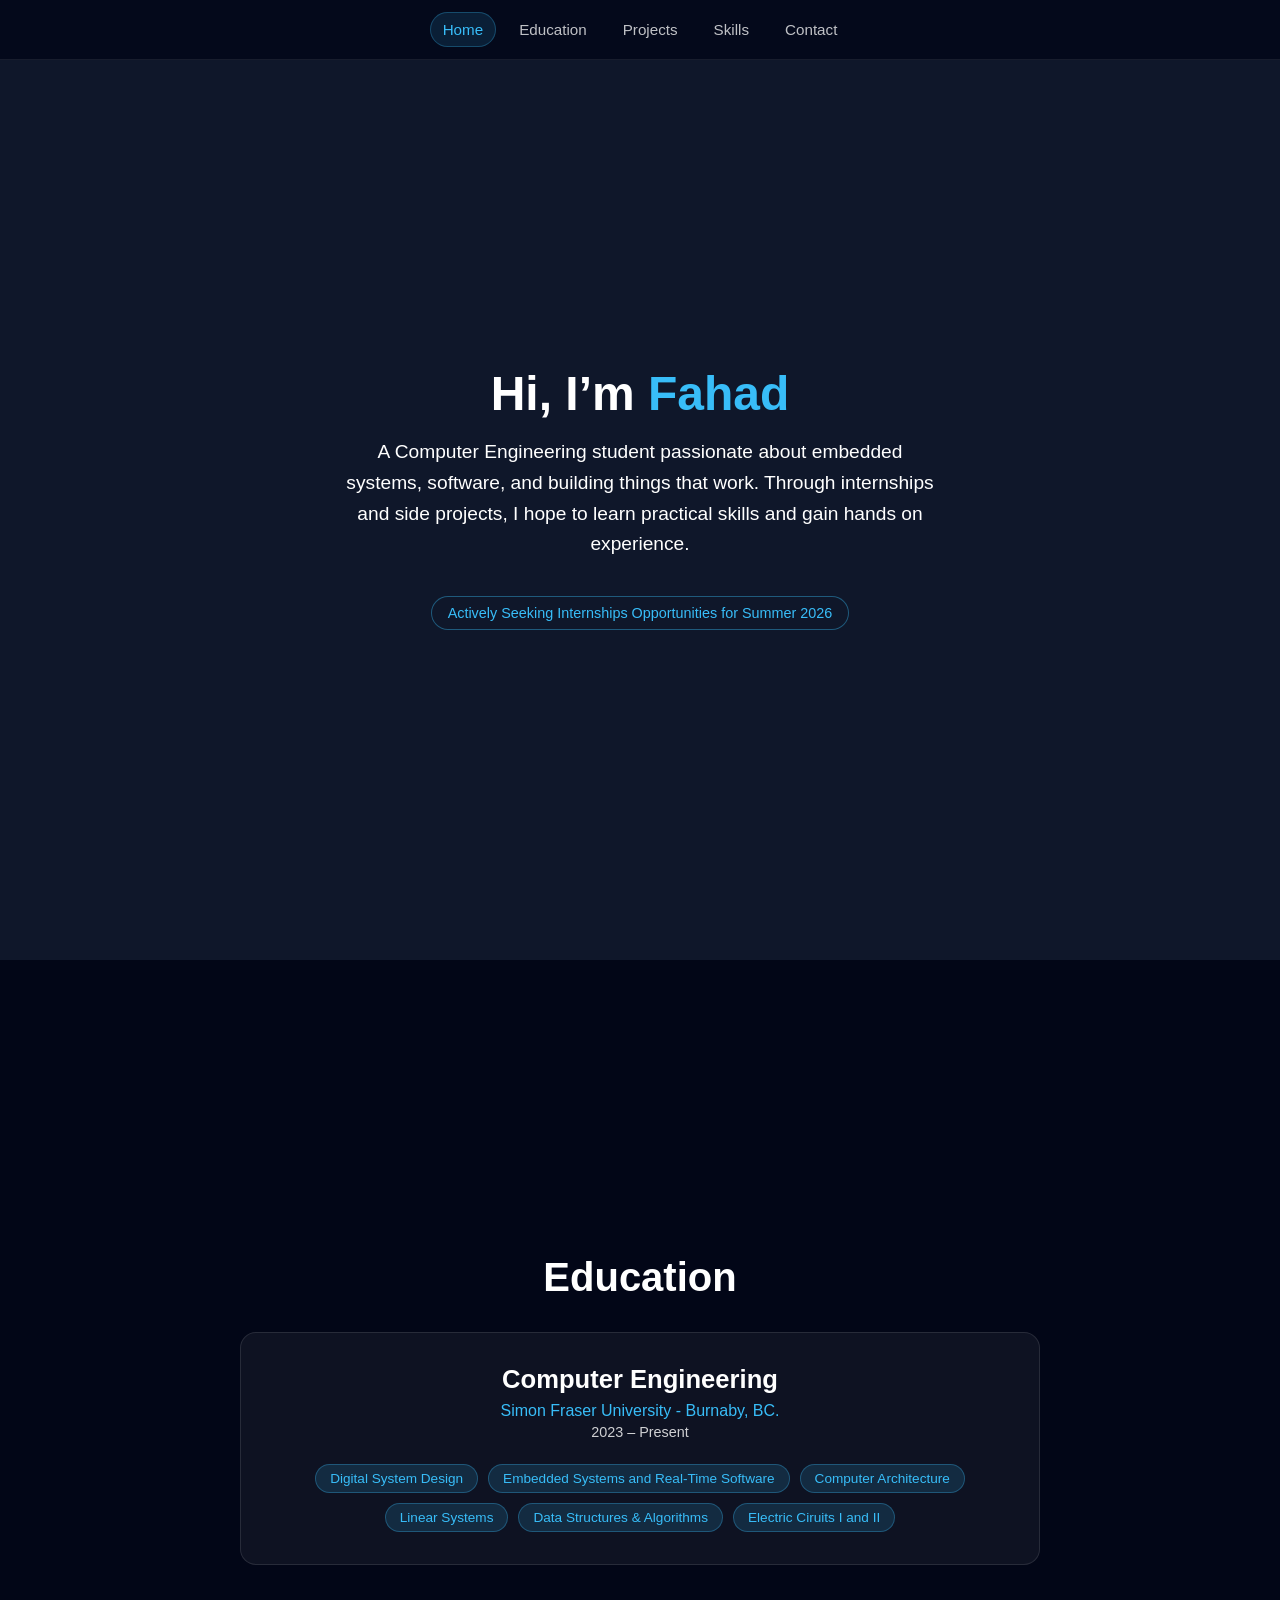
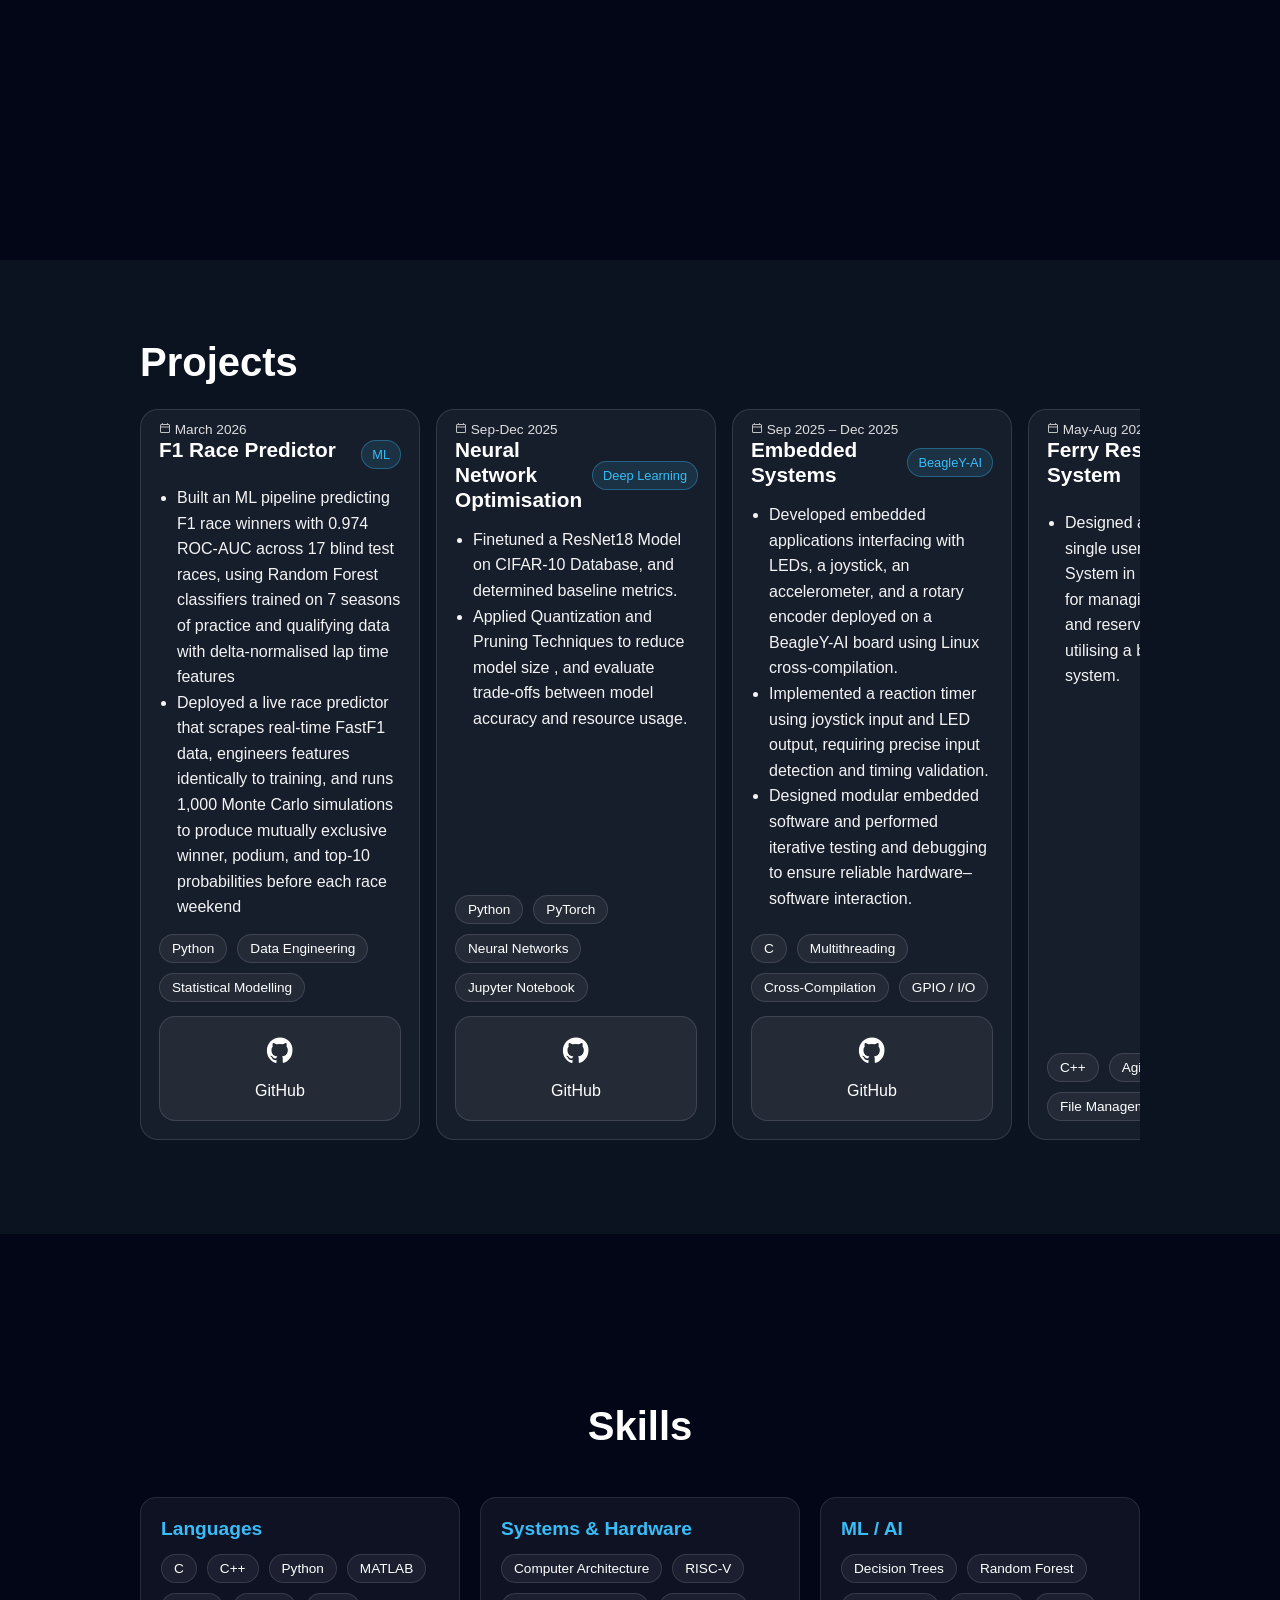
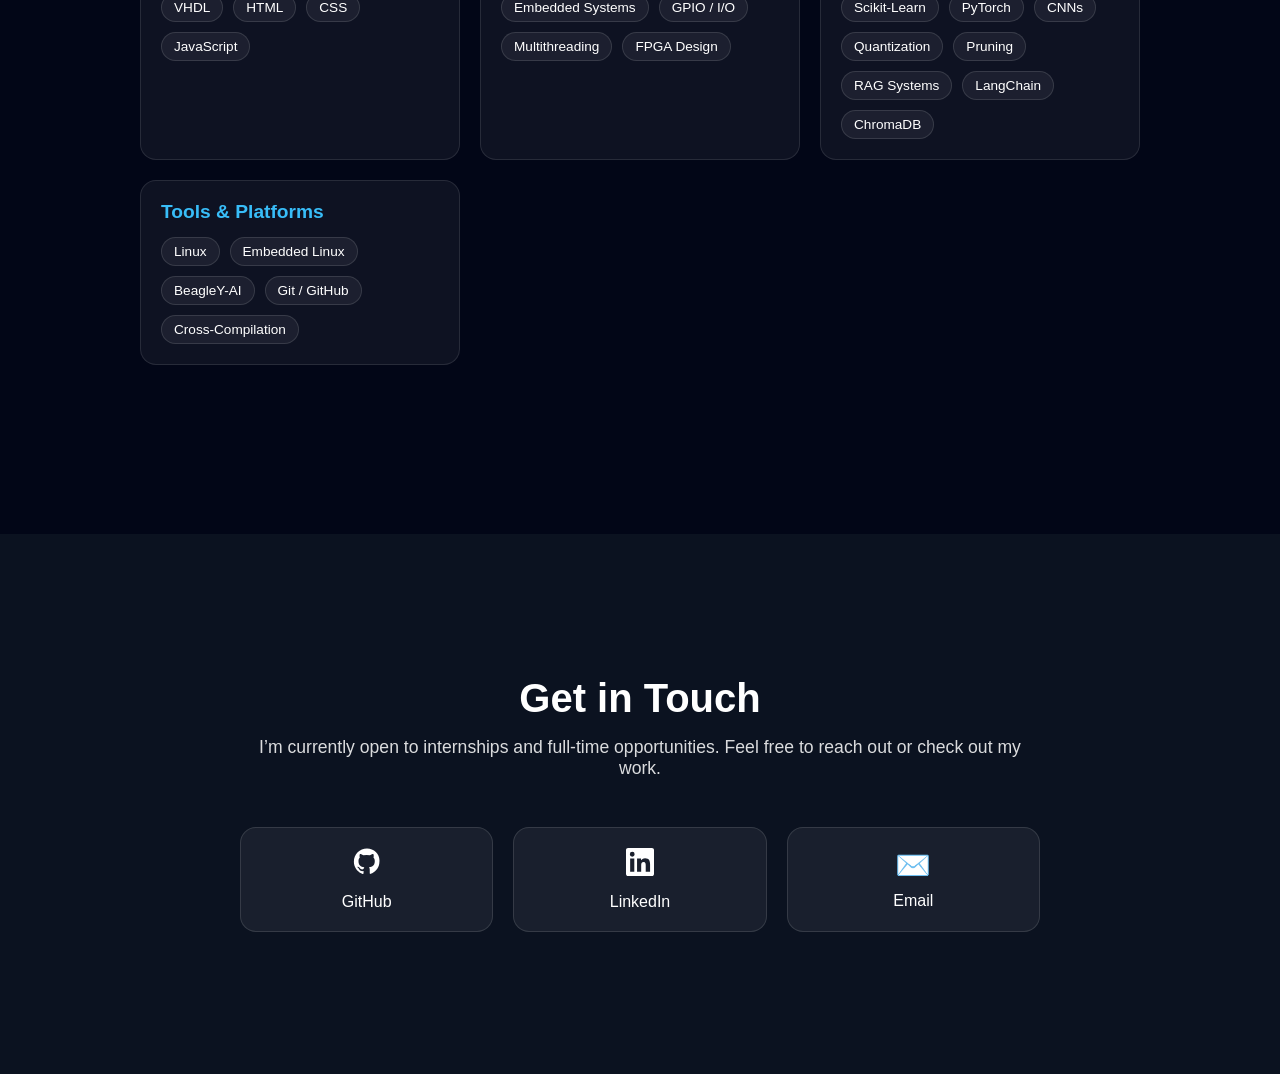
==== index.html @ 47defc6b "Update GitHub link in index.html" ====
<!DOCTYPE html>
<html lang="en">
<head>
  <meta charset="UTF-8" />
  <meta name="viewport" content="width=device-width, initial-scale=1.0" />
  <title>Fahad Mohamed | Portfolio</title>

  <link rel="stylesheet" href="style.css" />
</head>
<body>
   <nav class="navbar">
  <div class="nav-inner">
    <div class="nav-links" id="navLinks">
      <a class="nav-link" href="#intro">Home</a>
      <a class="nav-link" href="#education">Education</a>
      <a class="nav-link" href="#projects">Projects</a>
      <a class="nav-link" href="#skills">Skills</a>
      <a class="nav-link" href="#contact">Contact</a>
    </div>
  </div>
</nav>

  <!-- Intro Section -->
  <section id="intro">
    <div class="intro-content">
      <h1>Hi, I’m <span> Fahad</span></h1>
      <p>
        A Computer Engineering student passionate about
        embedded systems, software, and building things that work.
        Through internships and side projects, I hope to learn practical 
        skills and gain hands on experience.
      </p>
      <br> <br>
              <div class = "status-banner">
            Actively Seeking Internships Opportunities for Summer 2026 
        </div>
    </div>
  </section>

  <section id="education">
  <div class="education-content">

    <h2>Education</h2>
    <div class="edu-card">
      <h3>Computer Engineering</h3>
      <p class="school">
        Simon Fraser University - Burnaby, BC.
      </p>
      <p class="dates">
        2023 – Present
      </p>

      <div class="courses">
        <span>Digital System Design</span>
        <span>Embedded Systems and Real-Time Software</span>
        <span>Computer Architecture</span>
        <span>Linear Systems</span>
        <span>Data Structures & Algorithms</span>
        <span>Electric Ciruits I and II</span>
      </div>
    </div>

  </div>
</section>

<section id="projects">
  <div class="projects-content">
    <div class="projects-header">
      <h2>Projects</h2>
    </div>

    <div class="projects-strip" id="projectsStrip">

      <!-- Project Card 2 -->
      <article class="project-card timeline-card">
        <div class="timeline-header">
          <span class="timeline-date">
            <svg class="cal-icon" viewBox="0 0 24 24" aria-hidden="true">
              <path fill="currentColor" d="M7 2a1 1 0 0 1 1 1v1h8V3a1 1 0 1 1 2 0v1h1a3 3 0 0 1 3 3v12a3 3 0 0 1-3 3H5a3 3 0 0 1-3-3V7a3 3 0 0 1 3-3h1V3a1 1 0 0 1 1-1Zm13 9H4v8a1 1 0 0 0 1 1h14a1 1 0 0 0 1-1v-8ZM5 6a1 1 0 0 0-1 1v2h16V7a1 1 0 0 0-1-1H5Z"/>
            </svg>
            March 2026
          </span>
          <span class="timeline-dot" aria-hidden="true"></span>
        </div>
            <div class="project-top">
        <div>
            <h3 class="project-title">F1 Race Predictor</h3>
            <div class="project-meta">
            </div>
        </div>

        <span class="project-badge">ML</span>
        </div>

        <ul class="project-bullets">
          <li>
      Built an ML pipeline predicting F1 race winners with 0.974 ROC-AUC across 17 blind test races, 
     using Random Forest classifiers trained on 7 seasons of practice and qualifying data with delta-normalised lap time features
          </li>
          <li>
     Deployed a live race predictor that scrapes real-time FastF1 data, engineers features identically to training,
    and runs 1,000 Monte Carlo simulations to produce mutually exclusive winner, podium, and top-10 probabilities before each race weekend
          </li>
        </ul>

        <div class="project-tech">
          <span class="tech-pill">Python</span>
          <span class="tech-pill">Data Engineering</span>
          <span class="tech-pill">Statistical Modelling </span>
          </div>
        <a href="https://github.com/Fahad-76/F1-Race-Predictor" target="_blank" class="contact-card">
    <span class="contact-icon">
      <svg class="github-icon" viewBox="0 0 24 24" aria-hidden="true">
        <path fill="currentColor" d="M12 .5C5.73.5.75 5.48.75 11.75c0 4.87 3.16 9 7.55 10.46.55.1.75-.24.75-.53v-1.9c-3.07.67-3.72-1.48-3.72-1.48-.5-1.26-1.22-1.6-1.22-1.6-.99-.68.08-.67.08-.67 1.1.08 1.68 1.13 1.68 1.13.97 1.67 2.55 1.19 3.17.9.1-.7.38-1.2.69-1.48-2.45-.28-5.03-1.23-5.03-5.48 0-1.21.43-2.2 1.13-2.97-.11-.28-.49-1.42.11-2.96 0 0 .92-.29 3.01 1.13a10.45 10.45 0 0 1 5.48 0c2.09-1.42 3.01-1.13 3.01-1.13.6 1.54.22 2.68.11 2.96.7.77 1.13 1.76 1.13 2.97 0 4.26-2.59 5.2-5.05 5.48.39.34.73 1.01.73 2.04v3.02c0 .29.2.64.76.53 4.38-1.46 7.54-5.59 7.54-10.46C23.25 5.48 18.27.5 12 .5z"/>
      </svg>
    </span>
    <span>GitHub</span>
  </a>
      </article>

      <!-- Project Card 2 -->
      <article class="project-card timeline-card">
        <div class="timeline-header">
          <span class="timeline-date">
            <svg class="cal-icon" viewBox="0 0 24 24" aria-hidden="true">
              <path fill="currentColor" d="M7 2a1 1 0 0 1 1 1v1h8V3a1 1 0 1 1 2 0v1h1a3 3 0 0 1 3 3v12a3 3 0 0 1-3 3H5a3 3 0 0 1-3-3V7a3 3 0 0 1 3-3h1V3a1 1 0 0 1 1-1Zm13 9H4v8a1 1 0 0 0 1 1h14a1 1 0 0 0 1-1v-8ZM5 6a1 1 0 0 0-1 1v2h16V7a1 1 0 0 0-1-1H5Z"/>
            </svg>
           Sep-Dec 2025
          </span>
          <span class="timeline-dot" aria-hidden="true"></span>
        </div>

        <div class="project-top">
          <h3 class="project-title">Neural Network Optimisation</h3>
          <span class="project-badge">Deep Learning</span>
        </div>

        <ul class="project-bullets">
          <li>
            Finetuned a ResNet18 Model on CIFAR-10 Database, and determined baseline
            metrics.
          </li>
          <li>
            Applied Quantization and Pruning Techniques to reduce model size
            , and evaluate trade-offs between model accuracy and resource usage.
          </li>
        </ul>

        <div class="project-tech">
          <span class="tech-pill">Python</span>
          <span class="tech-pill">PyTorch</span>
          <span class="tech-pill">Neural Networks</span>
          <span class="tech-pill">Jupyter Notebook</span>
        </div>
          <a href="https://github.com/Fahad-76/Optimisation-of-Neural-Networks-Quantization-and-Pruning-" target="_blank" class="contact-card">
    <span class="contact-icon">
      <svg class="github-icon" viewBox="0 0 24 24" aria-hidden="true">
        <path fill="currentColor" d="M12 .5C5.73.5.75 5.48.75 11.75c0 4.87 3.16 9 7.55 10.46.55.1.75-.24.75-.53v-1.9c-3.07.67-3.72-1.48-3.72-1.48-.5-1.26-1.22-1.6-1.22-1.6-.99-.68.08-.67.08-.67 1.1.08 1.68 1.13 1.68 1.13.97 1.67 2.55 1.19 3.17.9.1-.7.38-1.2.69-1.48-2.45-.28-5.03-1.23-5.03-5.48 0-1.21.43-2.2 1.13-2.97-.11-.28-.49-1.42.11-2.96 0 0 .92-.29 3.01 1.13a10.45 10.45 0 0 1 5.48 0c2.09-1.42 3.01-1.13 3.01-1.13.6 1.54.22 2.68.11 2.96.7.77 1.13 1.76 1.13 2.97 0 4.26-2.59 5.2-5.05 5.48.39.34.73 1.01.73 2.04v3.02c0 .29.2.64.76.53 4.38-1.46 7.54-5.59 7.54-10.46C23.25 5.48 18.27.5 12 .5z"/>
      </svg>
    </span>
    <span>GitHub</span>
  </a>
      </article>

      <!-- Project Card: ENSC 351 Embedded Systems -->
<article class="project-card timeline-card">
  <div class="timeline-header">
    <span class="timeline-date">
      <svg class="cal-icon" viewBox="0 0 24 24" aria-hidden="true">
        <path fill="currentColor" d="M7 2a1 1 0 0 1 1 1v1h8V3a1 1 0 1 1 2 0v1h1a3 3 0 0 1 3 3v12a3 3 0 0 1-3 3H5a3 3 0 0 1-3-3V7a3 3 0 0 1 3-3h1V3a1 1 0 0 1 1-1Zm13 9H4v8a1 1 0 0 0 1 1h14a1 1 0 0 0 1-1v-8ZM5 6a1 1 0 0 0-1 1v2h16V7a1 1 0 0 0-1-1H5Z"/>
      </svg>
      Sep 2025 – Dec 2025
    </span>
    <span class="timeline-dot" aria-hidden="true"></span>
  </div>

  <div class="project-top">
    <h3 class="project-title">Embedded Systems</h3>
    <span class="project-badge">BeagleY-AI</span>
  </div>

  <ul class="project-bullets">
    <li>
      Developed embedded applications interfacing with LEDs, a joystick, an accelerometer,
      and a rotary encoder deployed on a BeagleY-AI board using Linux cross-compilation.
    </li>
    <li>
      Implemented a reaction timer using joystick input and LED output, requiring precise
      input detection and timing validation.
    </li>
    <li>
      Designed modular embedded software and performed iterative testing and debugging to
      ensure reliable hardware–software interaction.
    </li>
  </ul>

  <div class="project-tech">
    <span class="tech-pill">C</span>
    <span class="tech-pill">Multithreading</span>
    <span class="tech-pill">Cross-Compilation</span>
    <span class="tech-pill">GPIO / I/O</span>
  </div>
    <a href="https://github.com/Fahad-76/Ensc351-Reaction_game" target="_blank" class="contact-card">
    <span class="contact-icon">
      <svg class="github-icon" viewBox="0 0 24 24" aria-hidden="true">
        <path fill="currentColor" d="M12 .5C5.73.5.75 5.48.75 11.75c0 4.87 3.16 9 7.55 10.46.55.1.75-.24.75-.53v-1.9c-3.07.67-3.72-1.48-3.72-1.48-.5-1.26-1.22-1.6-1.22-1.6-.99-.68.08-.67.08-.67 1.1.08 1.68 1.13 1.68 1.13.97 1.67 2.55 1.19 3.17.9.1-.7.38-1.2.69-1.48-2.45-.28-5.03-1.23-5.03-5.48 0-1.21.43-2.2 1.13-2.97-.11-.28-.49-1.42.11-2.96 0 0 .92-.29 3.01 1.13a10.45 10.45 0 0 1 5.48 0c2.09-1.42 3.01-1.13 3.01-1.13.6 1.54.22 2.68.11 2.96.7.77 1.13 1.76 1.13 2.97 0 4.26-2.59 5.2-5.05 5.48.39.34.73 1.01.73 2.04v3.02c0 .29.2.64.76.53 4.38-1.46 7.54-5.59 7.54-10.46C23.25 5.48 18.27.5 12 .5z"/>
      </svg>
    </span>
    <span>GitHub</span>
  </a>
</article>

 <!-- Project Card 1 -->
      <article class="project-card timeline-card">
        <div class="timeline-header">
          <span class="timeline-date">
            <svg class="cal-icon" viewBox="0 0 24 24" aria-hidden="true">
              <path fill="currentColor" d="M7 2a1 1 0 0 1 1 1v1h8V3a1 1 0 1 1 2 0v1h1a3 3 0 0 1 3 3v12a3 3 0 0 1-3 3H5a3 3 0 0 1-3-3V7a3 3 0 0 1 3-3h1V3a1 1 0 0 1 1-1Zm13 9H4v8a1 1 0 0 0 1 1h14a1 1 0 0 0 1-1v-8ZM5 6a1 1 0 0 0-1 1v2h16V7a1 1 0 0 0-1-1H5Z"/>
            </svg>
           May-Aug 2025
          </span>
          <span class="timeline-dot" aria-hidden="true"></span>
        </div>
            <div class="project-top">
        <div>
            <h3 class="project-title">Ferry Reservation System</h3>
            <div class="project-meta">
            </div>
        </div>

        <span class="project-badge">ML</span>
        </div>

        <ul class="project-bullets">
          <li>
            Designed and implemented a single user Ferry Reservation System in C++
            which allowed for managing of ferry, sailings and reservation records by
            utilising a binary file storage system.
          </li>
        </ul>

        <div class="project-tech">
          <span class="tech-pill">C++</span>
          <span class="tech-pill">Agile Process</span>
          <span class="tech-pill">File Management</span>
        </div>
      </article>

      <!-- Project Card 3 -->
      <article class="project-card timeline-card">
        <div class="timeline-header">
          <span class="timeline-date">
            <svg class="cal-icon" viewBox="0 0 24 24" aria-hidden="true">
              <path fill="currentColor" d="M7 2a1 1 0 0 1 1 1v1h8V3a1 1 0 1 1 2 0v1h1a3 3 0 0 1 3 3v12a3 3 0 0 1-3 3H5a3 3 0 0 1-3-3V7a3 3 0 0 1 3-3h1V3a1 1 0 0 1 1-1Zm13 9H4v8a1 1 0 0 0 1 1h14a1 1 0 0 0 1-1v-8ZM5 6a1 1 0 0 0-1 1v2h16V7a1 1 0 0 0-1-1H5Z"/>
            </svg>
            May-Aug 2025
          </span>
          <span class="timeline-dot" aria-hidden="true"></span>
        </div>

        <div class="project-top">
          <h3 class="project-title">RISC-V Emulator</h3>
          <span class="project-badge">Computer Architecture</span>
        </div>

        <ul class="project-bullets">
          <li>
            Implemented 5 stage cycle-accurate RISC-V CPU simulator
            with a pipelined data path and cache organisation
          </li>
          <li>Designed for step-by-step debugging and correctness testing.</li>
        </ul>

        <div class="project-tech">
          <span class="tech-pill">C</span>
          <span class="tech-pill">RISC-V</span>
          <span class="tech-pill">Pipelined Datapaths</span>
        </div>
          <a href="https://github.com/Fahad-76/254-Project" target="_blank" class="contact-card">
    <span class="contact-icon">
      <svg class="github-icon" viewBox="0 0 24 24" aria-hidden="true">
        <path fill="currentColor" d="M12 .5C5.73.5.75 5.48.75 11.75c0 4.87 3.16 9 7.55 10.46.55.1.75-.24.75-.53v-1.9c-3.07.67-3.72-1.48-3.72-1.48-.5-1.26-1.22-1.6-1.22-1.6-.99-.68.08-.67.08-.67 1.1.08 1.68 1.13 1.68 1.13.97 1.67 2.55 1.19 3.17.9.1-.7.38-1.2.69-1.48-2.45-.28-5.03-1.23-5.03-5.48 0-1.21.43-2.2 1.13-2.97-.11-.28-.49-1.42.11-2.96 0 0 .92-.29 3.01 1.13a10.45 10.45 0 0 1 5.48 0c2.09-1.42 3.01-1.13 3.01-1.13.6 1.54.22 2.68.11 2.96.7.77 1.13 1.76 1.13 2.97 0 4.26-2.59 5.2-5.05 5.48.39.34.73 1.01.73 2.04v3.02c0 .29.2.64.76.53 4.38-1.46 7.54-5.59 7.54-10.46C23.25 5.48 18.27.5 12 .5z"/>
      </svg>
    </span>
    <span>GitHub</span>
  </a>
      </article>
      <!-- Project Card 4 -->
      <article class="project-card timeline-card">
        <div class="timeline-header">
          <span class="timeline-date">
            <svg class="cal-icon" viewBox="0 0 24 24" aria-hidden="true">
              <path fill="currentColor" d="M7 2a1 1 0 0 1 1 1v1h8V3a1 1 0 1 1 2 0v1h1a3 3 0 0 1 3 3v12a3 3 0 0 1-3 3H5a3 3 0 0 1-3-3V7a3 3 0 0 1 3-3h1V3a1 1 0 0 1 1-1Zm13 9H4v8a1 1 0 0 0 1 1h14a1 1 0 0 0 1-1v-8ZM5 6a1 1 0 0 0-1 1v2h16V7a1 1 0 0 0-1-1H5Z"/>
            </svg>
            May 2024 - Sep 2025
          </span>
          <span class="timeline-dot" aria-hidden="true"></span>
        </div>

        <div class="project-top">
          <h3 class="project-title">Electronics Circuit Design</h3>
          <span class="project-badge">Electronics</span>
        </div>

        <ul class="project-bullets">
          <li>
            Designed and analysed device circuits that explored their performance and applications such as OpAmps, MOSFETS and BJTs,
            evaluating performance of the circuits through simulation and
            in real time via an oscilloscope.
          </li>
          <li>Generated detailed reports analysing experimental results from the circuits described above.</li>
        </ul>

        <div class="project-tech">
          <span class="tech-pill">Circuit Design</span>
          <span class="tech-pill">Oscilloscope</span>
          <span class="tech-pill">Function Generator</span>
          <span class="tech-pill">Data Analysis</span>
        </div>
      </article>

      <!-- Project Card 5 -->
      <article class="project-card timeline-card">
        <div class="timeline-header">
          <span class="timeline-date">
            <svg class="cal-icon" viewBox="0 0 24 24" aria-hidden="true">
              <path fill="currentColor" d="M7 2a1 1 0 0 1 1 1v1h8V3a1 1 0 1 1 2 0v1h1a3 3 0 0 1 3 3v12a3 3 0 0 1-3 3H5a3 3 0 0 1-3-3V7a3 3 0 0 1 3-3h1V3a1 1 0 0 1 1-1Zm13 9H4v8a1 1 0 0 0 1 1h14a1 1 0 0 0 1-1v-8ZM5 6a1 1 0 0 0-1 1v2h16V7a1 1 0 0 0-1-1H5Z"/>
            </svg>
            Sep 2025
          </span>
          <span class="timeline-dot" aria-hidden="true"></span>
        </div>

        <div class="project-top">
          <h3 class="project-title">Selenium Web Scraper</h3>
          <span class="project-badge">Web Parsing</span>
        </div>

        <ul class="project-bullets">
          <li>
            Built an automated selenium web scraper using Python that extracts match statistics
            and official match recaps from the official Premier League Website by handling the dynamic JavaScript content
          </li>
          <li>
            Implemented a custom parser with predefined stats to handle inconsistent formatting across stats
            and utilised Pandas Dataframe to arrange the data for ease of analysis and export after parsing
          </li>
        </ul>

        <div class="project-tech">
          <span class="tech-pill">Python</span>
          <span class="tech-pill">Pandas Dataframe</span>
          <span class="tech-pill">JavaScript</span>
        </div>
          <a href="https://github.com/Fahad-76/Selenium-Scraper" target="_blank" class="contact-card">
    <span class="contact-icon">
      <svg class="github-icon" viewBox="0 0 24 24" aria-hidden="true">
        <path fill="currentColor" d="M12 .5C5.73.5.75 5.48.75 11.75c0 4.87 3.16 9 7.55 10.46.55.1.75-.24.75-.53v-1.9c-3.07.67-3.72-1.48-3.72-1.48-.5-1.26-1.22-1.6-1.22-1.6-.99-.68.08-.67.08-.67 1.1.08 1.68 1.13 1.68 1.13.97 1.67 2.55 1.19 3.17.9.1-.7.38-1.2.69-1.48-2.45-.28-5.03-1.23-5.03-5.48 0-1.21.43-2.2 1.13-2.97-.11-.28-.49-1.42.11-2.96 0 0 .92-.29 3.01 1.13a10.45 10.45 0 0 1 5.48 0c2.09-1.42 3.01-1.13 3.01-1.13.6 1.54.22 2.68.11 2.96.7.77 1.13 1.76 1.13 2.97 0 4.26-2.59 5.2-5.05 5.48.39.34.73 1.01.73 2.04v3.02c0 .29.2.64.76.53 4.38-1.46 7.54-5.59 7.54-10.46C23.25 5.48 18.27.5 12 .5z"/>
      </svg>
    </span>
    <span>GitHub</span>
  </a>
      </article>

            <!-- Project Card 6 -->
      <article class="project-card timeline-card">
        <div class="timeline-header">
          <span class="timeline-date">
            <svg class="cal-icon" viewBox="0 0 24 24" aria-hidden="true">
              <path fill="currentColor" d="M7 2a1 1 0 0 1 1 1v1h8V3a1 1 0 1 1 2 0v1h1a3 3 0 0 1 3 3v12a3 3 0 0 1-3 3H5a3 3 0 0 1-3-3V7a3 3 0 0 1 3-3h1V3a1 1 0 0 1 1-1Zm13 9H4v8a1 1 0 0 0 1 1h14a1 1 0 0 0 1-1v-8ZM5 6a1 1 0 0 0-1 1v2h16V7a1 1 0 0 0-1-1H5Z"/>
            </svg>
            Sep 2025
          </span>
          <span class="timeline-dot" aria-hidden="true"></span>
        </div>

        <div class="project-top">
          <h3 class="project-title">RAG Chatbot</h3>
          <span class="project-badge">AI Systems</span>
        </div>

        <ul class="project-bullets">
          <li>Implemented a Retrieval-Augmented Generation chatbot in python
                by utilising Langchain, OpenAI and Chroma libraries 
          </li>
          <li>
            Loaded a PDF into Langchain and split the document into chunks before generating embeddings via ChromaDB 
            and built a RAG pipeline to handle queries and implemented the chatbot on a web interface using Gradio

          </li>
        </ul>

        <div class="project-tech">
          <span class="tech-pill">Python</span>
          <span class="tech-pill">LangChain</span>
          <span class="tech-pill">ChromaDB</span>
          <span class="tech-pill">OpenAI API</span>
          <span class="tech-pill">Gradio </span>
        </div>
          <a href="https://github.com/Fahad-76/RAG-chatbot-with-Langchain" target="_blank" class="contact-card">
    <span class="contact-icon">
      <svg class="github-icon" viewBox="0 0 24 24" aria-hidden="true">
        <path fill="currentColor" d="M12 .5C5.73.5.75 5.48.75 11.75c0 4.87 3.16 9 7.55 10.46.55.1.75-.24.75-.53v-1.9c-3.07.67-3.72-1.48-3.72-1.48-.5-1.26-1.22-1.6-1.22-1.6-.99-.68.08-.67.08-.67 1.1.08 1.68 1.13 1.68 1.13.97 1.67 2.55 1.19 3.17.9.1-.7.38-1.2.69-1.48-2.45-.28-5.03-1.23-5.03-5.48 0-1.21.43-2.2 1.13-2.97-.11-.28-.49-1.42.11-2.96 0 0 .92-.29 3.01 1.13a10.45 10.45 0 0 1 5.48 0c2.09-1.42 3.01-1.13 3.01-1.13.6 1.54.22 2.68.11 2.96.7.77 1.13 1.76 1.13 2.97 0 4.26-2.59 5.2-5.05 5.48.39.34.73 1.01.73 2.04v3.02c0 .29.2.64.76.53 4.38-1.46 7.54-5.59 7.54-10.46C23.25 5.48 18.27.5 12 .5z"/>
      </svg>
    </span>
    <span>GitHub</span>
  </a>
      </article>

      <!-- Project Card 7 -->
      <article class="project-card timeline-card">
        <div class="timeline-header">
          <span class="timeline-date">
            <svg class="cal-icon" viewBox="0 0 24 24" aria-hidden="true">
              <path fill="currentColor" d="M7 2a1 1 0 0 1 1 1v1h8V3a1 1 0 1 1 2 0v1h1a3 3 0 0 1 3 3v12a3 3 0 0 1-3 3H5a3 3 0 0 1-3-3V7a3 3 0 0 1 3-3h1V3a1 1 0 0 1 1-1Zm13 9H4v8a1 1 0 0 0 1 1h14a1 1 0 0 0 1-1v-8ZM5 6a1 1 0 0 0-1 1v2h16V7a1 1 0 0 0-1-1H5Z"/>
            </svg>
            May-Aug 2024
          </span>
          <span class="timeline-dot" aria-hidden="true"></span>
        </div>

        <div class="project-top">
          <h3 class="project-title">FPGA Reaction Test Timer</h3>
          <span class="project-badge">Digital Logic</span>
        </div>

        <ul class="project-bullets">
          <li>
            Two-player reaction game with difficulty levels and multi-round scoring.
            Implemented on an Altera FPGA Device.
          </li>
          <li>
            Added button debouncing to ensure inputs were reliable, and displayed results via HEX display.
          </li>
        </ul>

        <div class="project-tech">
          <span class="tech-pill">VHDL</span>
          <span class="tech-pill">ModelSim</span>
          <span class="tech-pill">Quartus</span>
          <span class="tech-pill">FPGA</span>
        </div>
          <a href="https://github.com/Fahad-76/ReactionTimer" target="_blank" class="contact-card">
    <span class="contact-icon">
      <svg class="github-icon" viewBox="0 0 24 24" aria-hidden="true">
        <path fill="currentColor" d="M12 .5C5.73.5.75 5.48.75 11.75c0 4.87 3.16 9 7.55 10.46.55.1.75-.24.75-.53v-1.9c-3.07.67-3.72-1.48-3.72-1.48-.5-1.26-1.22-1.6-1.22-1.6-.99-.68.08-.67.08-.67 1.1.08 1.68 1.13 1.68 1.13.97 1.67 2.55 1.19 3.17.9.1-.7.38-1.2.69-1.48-2.45-.28-5.03-1.23-5.03-5.48 0-1.21.43-2.2 1.13-2.97-.11-.28-.49-1.42.11-2.96 0 0 .92-.29 3.01 1.13a10.45 10.45 0 0 1 5.48 0c2.09-1.42 3.01-1.13 3.01-1.13.6 1.54.22 2.68.11 2.96.7.77 1.13 1.76 1.13 2.97 0 4.26-2.59 5.2-5.05 5.48.39.34.73 1.01.73 2.04v3.02c0 .29.2.64.76.53 4.38-1.46 7.54-5.59 7.54-10.46C23.25 5.48 18.27.5 12 .5z"/>
      </svg>
    </span>
    <span>GitHub</span>
  </a>
      </article>

    </div>
  </div>
</section>

<section id="skills">
  <div class="skills-content">

    <h2>Skills</h2>

    <div class="skills-grid">

      <!-- Languages -->
      <div class="skill-card">
        <h3>Languages</h3>
        <div class="skill-pills">
          <span class="skill-pill">C</span>
          <span class="skill-pill">C++</span>
          <span class="skill-pill">Python</span>
          <span class="skill-pill">MATLAB</span>
          <span class="skill-pill">VHDL</span>
          <span class="skill-pill">HTML</span>
          <span class="skill-pill">CSS</span>
          <span class="skill-pill">JavaScript</span>
        </div>
      </div>

      <!-- Systems / Hardware -->
      <div class="skill-card">
        <h3>Systems & Hardware</h3>
        <div class="skill-pills">
          <span class="skill-pill">Computer Architecture</span>
          <span class="skill-pill">RISC-V</span>
          <span class="skill-pill">Embedded Systems</span>
          <span class="skill-pill">GPIO / I/O</span>
          <span class="skill-pill">Multithreading</span>
          <span class="skill-pill">FPGA Design</span>
        </div>
      </div>

      <!-- ML / AI -->
      <div class="skill-card">
        <h3>ML / AI</h3>
        <div class="skill-pills">
          <span class="skill-pill">Decision Trees</span>
          <span class="skill-pill">Random Forest</span>
          <span class="skill-pill">Scikit-Learn</span>
          <span class="skill-pill">PyTorch</span>
          <span class="skill-pill">CNNs</span>
          <span class="skill-pill">Quantization</span>
          <span class="skill-pill">Pruning</span>
          <span class="skill-pill">RAG Systems</span>
          <span class="skill-pill">LangChain</span>
          <span class="skill-pill">ChromaDB</span>
        </div>
      </div>

      <!-- Tools -->
      <div class="skill-card">
        <h3>Tools & Platforms</h3>
        <div class="skill-pills">
          <span class="skill-pill">Linux</span>
          <span class="skill-pill">Embedded Linux</span>
          <span class="skill-pill">BeagleY-AI</span>
          <span class="skill-pill">Git / GitHub</span>
          <span class="skill-pill">Cross-Compilation</span>
        </div>
      </div>

    </div>
  </div>
</section>

<section id="contact">
  <div class="contact-content">
    <h2>Get in Touch</h2>

    <p class="contact-text">
      I’m currently open to internships and full-time opportunities.
      Feel free to reach out or check out my work.
    </p>

    <div class="contact-links">

      <a href="https://github.com/Fahad-76" target="_blank" class="contact-card">
        <span class="contact-icon">
        <svg class="github-icon" viewBox="0 0 24 24" aria-hidden="true">
            <path fill="currentColor" d="M12 .5C5.73.5.75 5.48.75 11.75c0 4.87 3.16 9 7.55 10.46.55.1.75-.24.75-.53v-1.9c-3.07.67-3.72-1.48-3.72-1.48-.5-1.26-1.22-1.6-1.22-1.6-.99-.68.08-.67.08-.67 1.1.08 1.68 1.13 1.68 1.13.97 1.67 2.55 1.19 3.17.9.1-.7.38-1.2.69-1.48-2.45-.28-5.03-1.23-5.03-5.48 0-1.21.43-2.2 1.13-2.97-.11-.28-.49-1.42.11-2.96 0 0 .92-.29 3.01 1.13a10.45 10.45 0 0 1 5.48 0c2.09-1.42 3.01-1.13 3.01-1.13.6 1.54.22 2.68.11 2.96.7.77 1.13 1.76 1.13 2.97 0 4.26-2.59 5.2-5.05 5.48.39.34.73 1.01.73 2.04v3.02c0 .29.2.64.76.53 4.38-1.46 7.54-5.59 7.54-10.46C23.25 5.48 18.27.5 12 .5z"/>
        </svg>
        </span>

        <span>GitHub</span>
      </a>

      <a href="https://www.linkedin.com/in/fahad-mohamed-ali-/" target="_blank" class="contact-card">
        <span class="contact-icon">
        <svg class="linkedin-icon" viewBox="0 0 24 24" aria-hidden="true">
            <path fill="currentColor" d="M20.45 20.45h-3.55v-5.4c0-1.29-.03-2.95-1.8-2.95-1.8 0-2.08 1.4-2.08 2.85v5.5H9.47V9h3.41v1.56h.05c.48-.9 1.65-1.85 3.4-1.85 3.64 0 4.31 2.4 4.31 5.52v6.22ZM5.34 7.43a2.06 2.06 0 1 1 0-4.12 2.06 2.06 0 0 1 0 4.12ZM7.12 20.45H3.56V9h3.56v11.45ZM22.23 0H1.77C.79 0 0 .78 0 1.75v20.5C0 23.22.79 24 1.77 24h20.46c.98 0 1.77-.78 1.77-1.75V1.75C24 .78 23.21 0 22.23 0Z"/>
        </svg>
        </span>
        <span>LinkedIn</span>
      </a>

      <a href="mailto:mursalfahad7@gmail.com" class="contact-card">
        <span class="contact-icon">✉️</span>
        <span>Email</span>
      </a>

    </div>
  </div>
</section>
<script src="script.js"></script>


</body>
</html>
---- style.css ----
* {
  margin: 0;
  padding: 0;
  box-sizing: border-box;
}

/*page basics*/
body {
  font-family: Arial, Helvetica, sans-serif;
  color: #ffffff;
  background-color: #0f172a; 
}

/* intro settings*/
#intro {
  height: 100vh; 
  display: flex;
  justify-content: center; 
  align-items: center;     
  text-align: center;
  padding: 0 20px;
}


.intro-content h1 {
  font-size: 3rem;
  margin-bottom: 1rem;
}

.intro-content h1 span {
  color: #38bdf8; 
}

.intro-content p {
  font-size: 1.2rem;
  max-width: 600px;
  line-height: 1.6;
  margin: 0 auto;
}

/* Status banner */
.status-banner {
  display: inline-block;
  background-color: #0f172a;
  color: #38bdf8;
  padding: 8px 16px;
  border-radius: 999px;
  font-size: 0.9rem;
  font-weight: 500;
  margin-bottom: 1.5rem;
  border: 1px solid rgba(56, 189, 248, 0.4);
}

/* Education section */
#education {
  min-height: 100vh;
  background-color: #020617; 
  display: flex;
  justify-content: center;
  align-items: center;
  padding: 80px 20px;
}

.education-content {
  max-width: 800px;
  width: 100%;
  text-align: center;
}

.education-content h2 {
  font-size: 2.5rem;
  margin-bottom: 2rem;
}

/* Education card */
.edu-card {
  background-color: rgba(255, 255, 255, 0.05);
  padding: 2rem;
  border-radius: 16px;
  border: 1px solid rgba(255, 255, 255, 0.1);
}

.edu-card h3 {
  font-size: 1.6rem;
  margin-bottom: 0.5rem;
}

.school {
  color: #38bdf8;
  font-weight: 500;
  margin-bottom: 0.25rem;
}

.dates {
  font-size: 0.9rem;
  opacity: 0.8;
  margin-bottom: 1.5rem;
}

/* Course pills */
.courses {
  display: flex;
  flex-wrap: wrap;
  justify-content: center;
  gap: 10px;
}

.courses span {
  background-color: rgba(56, 189, 248, 0.15);
  color: #38bdf8;
  padding: 6px 14px;
  border-radius: 999px;
  font-size: 0.85rem;
  border: 1px solid rgba(56, 189, 248, 0.3);
}

/* Projects section */
#projects {
  min-height: 100vh;
  background-color: #0b1220;
  display: flex;
  justify-content: center;
  align-items: center;
  padding: 80px 20px;
  position: relative;
}

.projects-content {
  max-width: 1000px;
  width: 100%;
}

.projects-header {
  display: flex;
  align-items: center;
  justify-content: space-between;
  gap: 16px;
  margin-bottom: 18px;
}

.projects-header h2 {
  font-size: 2.5rem;
}

/* Horizontal swipe strip */
.projects-strip {
  display: grid;
  grid-auto-flow: column;
  grid-auto-columns: minmax(280px, 420px);
  gap: 16px;

  overflow-x: auto;
  padding: 6px 4px 14px;

  scroll-snap-type: x mandatory;
  scroll-behavior: smooth;

  -webkit-overflow-scrolling: touch;
}

.projects-strip::-webkit-scrollbar {
  height: 10px;
}
.projects-strip::-webkit-scrollbar-thumb {
  background: rgba(255, 255, 255, 0.12);
  border-radius: 999px;
}

/*Github style cards */
.project-card {
  scroll-snap-align: start;

  border-radius: 18px;
  border: 1px solid rgba(255, 255, 255, 0.12);
  background: rgba(255, 255, 255, 0.05);
  padding: 18px;

  display: flex;
  flex-direction: column;
  gap: 14px;
  min-height: 260px;
}

.project-top {
  display: flex;
  align-items: center;
  justify-content: space-between;
  gap: 10px;
}

.project-title {
  font-size: 1.3rem;
  line-height: 1.2;
}

.project-badge {
  font-size: 0.8rem;
  padding: 6px 10px;
  border-radius: 999px;
  border: 1px solid rgba(56, 189, 248, 0.35);
  background: rgba(56, 189, 248, 0.12);
  color: #38bdf8;
  white-space: nowrap;
}

.project-bullets {
  margin-left: 18px;
  line-height: 1.6;
  opacity: 0.95;
}

.project-tech {
  display: flex;
  flex-wrap: wrap;
  gap: 10px;
  margin-top: auto;
}

.tech-pill {
  font-size: 0.85rem;
  padding: 6px 12px;
  border-radius: 999px;
  border: 1px solid rgba(255, 255, 255, 0.12);
  background: rgba(255, 255, 255, 0.06);
}

.projects-hint {
  margin-top: 10px;
  opacity: 0.75;
  font-size: 0.95rem;
}

/* Timeline card styling */
.timeline-card {
  position: relative;
  padding-top: 28px;
}

/* Date */
.timeline-header {
  position: absolute;
  top: 12px;
  left: 18px;
  display: flex;
  align-items: center;
  gap: 10px;
}

.timeline-date {
  font-size: 0.85rem;
  opacity: 0.85;
}

.project-meta{
  margin-top: 8px;
}

.date-pill{
  display: inline-flex;
  align-items: center;
  gap: 6px;
  font-size: 0.82rem;
  padding: 5px 10px;
  border-radius: 999px;
  border: 1px solid rgba(255, 255, 255, 0.14);
  background: rgba(255, 255, 255, 0.06);
  opacity: 0.95;
}

.cal-icon{
  width: 12px;
  height: 12px;
  opacity: 0.85;
}


/* Skills section */
#skills {
  min-height: 100vh;
  background-color: #020617;
  display: flex;
  justify-content: center;
  align-items: center;
  padding: 80px 20px;
}

.skills-content {
  max-width: 1000px;
  width: 100%;
}

.skills-content h2 {
  font-size: 2.5rem;
  text-align: center;
  margin-bottom: 3rem;
}

/* Grid layout */
.skills-grid {
  display: grid;
  grid-template-columns: repeat(auto-fit, minmax(240px, 1fr));
  gap: 20px;
}

/* Skill card */
.skill-card {
  background: rgba(255, 255, 255, 0.05);
  border: 1px solid rgba(255, 255, 255, 0.1);
  border-radius: 16px;
  padding: 20px;
}

.skill-card h3 {
  margin-bottom: 14px;
  font-size: 1.2rem;
  color: #38bdf8;
}

/* Pills */
.skill-pills {
  display: flex;
  flex-wrap: wrap;
  gap: 10px;
}

.skill-pill {
  font-size: 0.85rem;
  padding: 6px 12px;
  border-radius: 999px;
  border: 1px solid rgba(255, 255, 255, 0.12);
  background: rgba(255, 255, 255, 0.06);
}



/* Contact section */
#contact {
  min-height: 60vh;
  background-color: #0b1220;
  display: flex;
  justify-content: center;
  align-items: center;
  padding: 80px 20px;
}

.contact-content {
  max-width: 800px;
  text-align: center;
}

.contact-content h2 {
  font-size: 2.5rem;
  margin-bottom: 1rem;
}

.contact-text {
  font-size: 1.1rem;
  opacity: 0.85;
  margin-bottom: 3rem;
}

/* Links grid */
.contact-links {
  display: grid;
  grid-template-columns: repeat(auto-fit, minmax(160px, 1fr));
  gap: 20px;
}

/* Contact cards */
.contact-card {
  display: flex;
  flex-direction: column;
  align-items: center;
  gap: 10px;

  padding: 20px;
  border-radius: 16px;

  background: rgba(255, 255, 255, 0.06);
  border: 1px solid rgba(255, 255, 255, 0.12);

  color: #ffffff;
  text-decoration: none;
  font-size: 1rem;

  transition: transform 0.2s ease, background 0.2s ease;
}

.contact-card:hover {
  transform: translateY(-4px);
  background: rgba(255, 255, 255, 0.10);
}

.contact-icon {
  font-size: 1.8rem;
}
.github-icon {
  width: 28px;
  height: 28px;
}

.linkedin-icon {
  width: 28px;
  height: 28px;
}

/* Sticky navbar */
.navbar {
  position: sticky;
  top: 0;
  z-index: 50;
  background: rgba(2, 6, 23, 0.75);
  backdrop-filter: blur(10px);
  border-bottom: 1px solid rgba(255, 255, 255, 0.08);
}

.nav-inner {
  max-width: 1100px;
  margin: 0 auto;
  padding: 12px 20px;

  display: flex;
  justify-content: center; 
}

.nav-brand {
  color: #fff;
  text-decoration: none;
  font-weight: 700;
  letter-spacing: 0.2px;
}

.nav-links {
  display: flex;
  gap: 10px;
  justify-content: center;
}

.nav-link {
  color: rgba(255, 255, 255, 0.75);
  text-decoration: none;
  font-size: 0.95rem;
  padding: 8px 12px;
  border-radius: 999px;
  border: 1px solid transparent;
  transition: background 0.2s ease, color 0.2s ease, border-color 0.2s ease;
}

.nav-link:hover {
  color: #fff;
  background: rgba(255, 255, 255, 0.06);
}

.nav-link.active {
  color: #38bdf8;
  background: rgba(56, 189, 248, 0.12);
  border-color: rgba(56, 189, 248, 0.28);
}

html {
  scroll-behavior: smooth;
  scroll-padding-top: 80px; 
}

/* mobile screens */
@media (max-width: 600px) {
  .intro-content h1 {
    font-size: 2.2rem;
  }

  .intro-content p {
    font-size: 1.05rem;
  }

  .nav-inner {
    padding: 10px 12px;
  }

  .nav-links {
    justify-content: center;
    gap: 8px;
  }

  .nav-link {
    padding: 7px 10px;
    font-size: 0.9rem;
  }


  .education-content h2,
  .projects-header h2,
  .skills-content h2,
  .contact-content h2 {
    font-size: 2rem;
  }

  .edu-card {
    padding: 1.3rem;
  }

  .projects-strip {
    grid-auto-columns: 88%;
    gap: 12px;
    padding-left: 4px;
    padding-right: 4px;
  }

  .project-card {
    padding: 16px;
    min-height: 0; 
  }

  .timeline-date {
    font-size: 0.78rem;
    padding: 5px 10px;
  }

  .cal-icon,
  .github-icon,
  .linkedin-icon {
    width: 22px;
    height: 22px;
  }

  .skills-grid {
    grid-template-columns: 1fr;
  }

  .contact-links {
    grid-template-columns: 1fr;
  }

  .contact-card {
    padding: 18px;
  }
}

/*date header overlay fix*/
@media (max-width: 600px) {
  .timeline-card {
    padding-top: 16px; 
  }

  .timeline-header {
    position: static;         
    display: flex;
    align-items: center;
    gap: 10px;
    margin-bottom: 10px;       
  }

  .timeline-date {
    font-size: 0.78rem;
    padding: 5px 10px;
    max-width: 100%;
    white-space: nowrap;     
    overflow: hidden;
    text-overflow: ellipsis;   
  }

  .project-title {
    font-size: 1.15rem;
  }
}
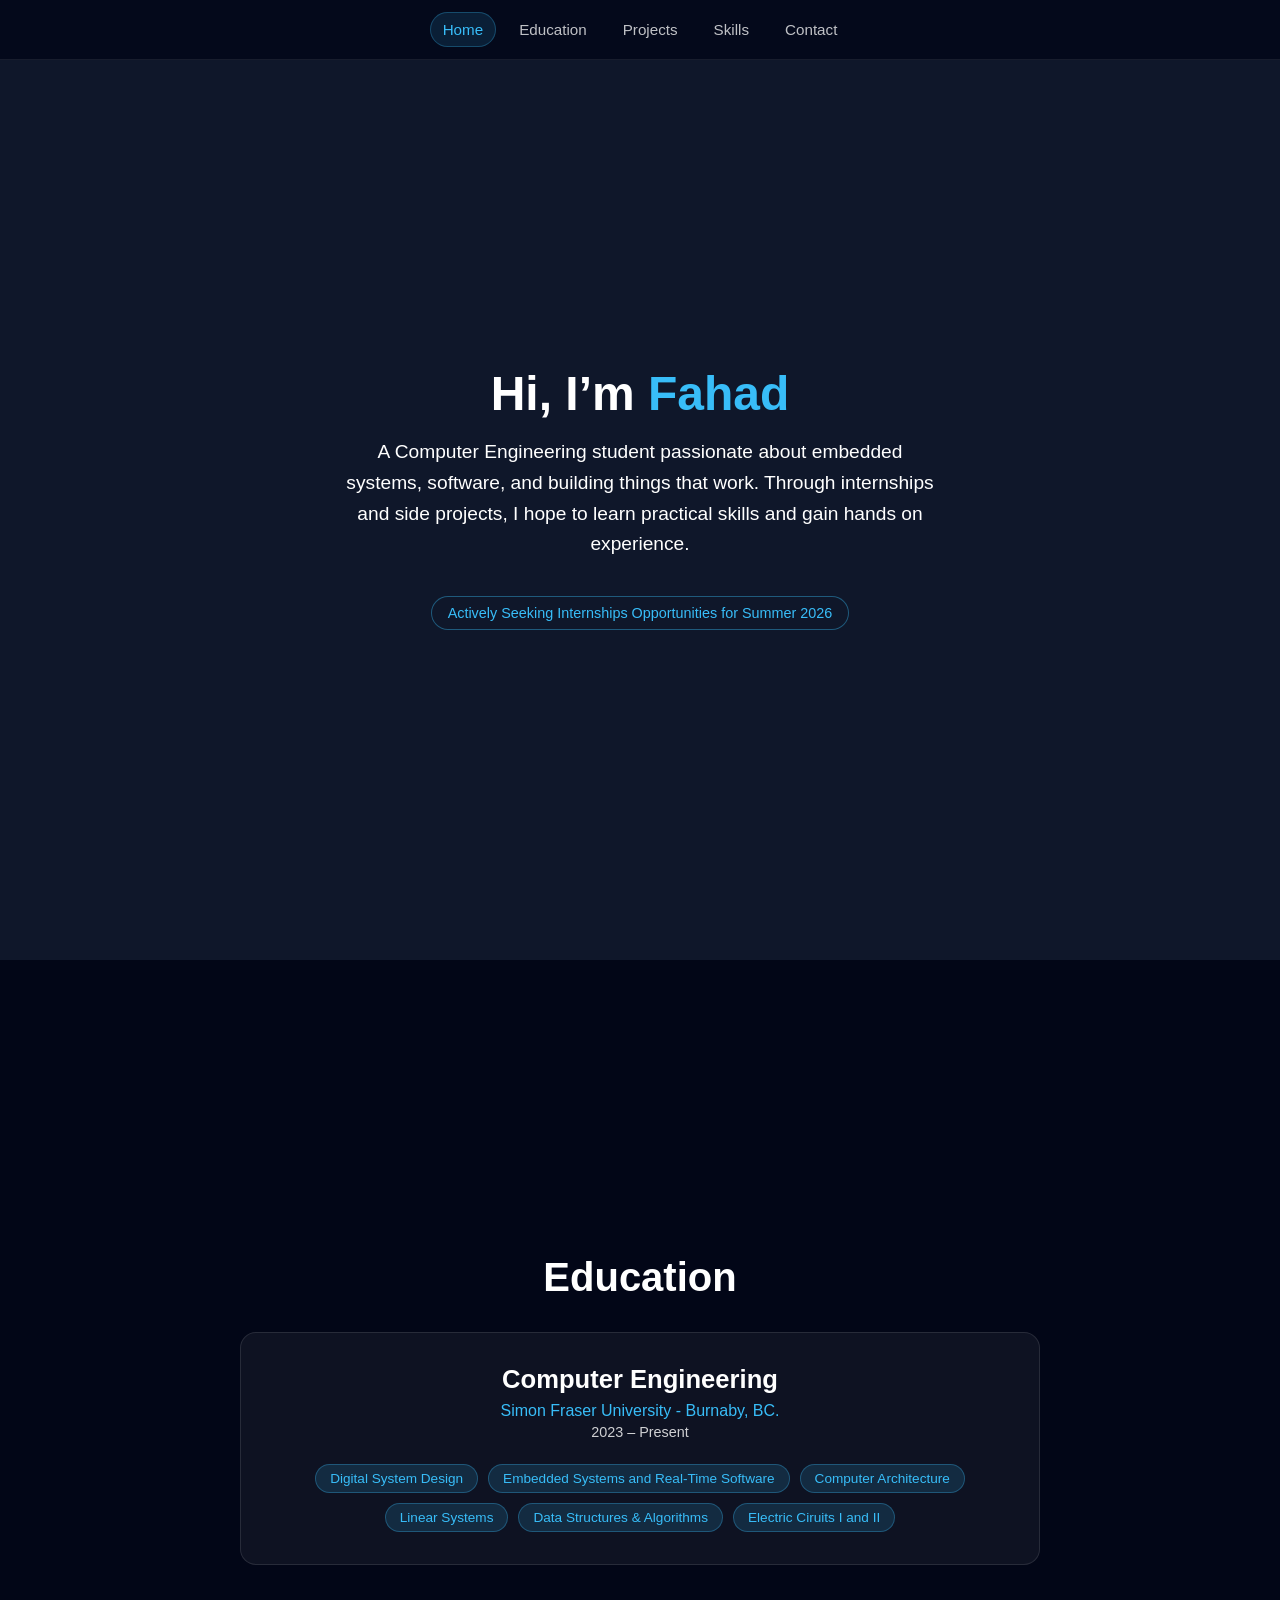
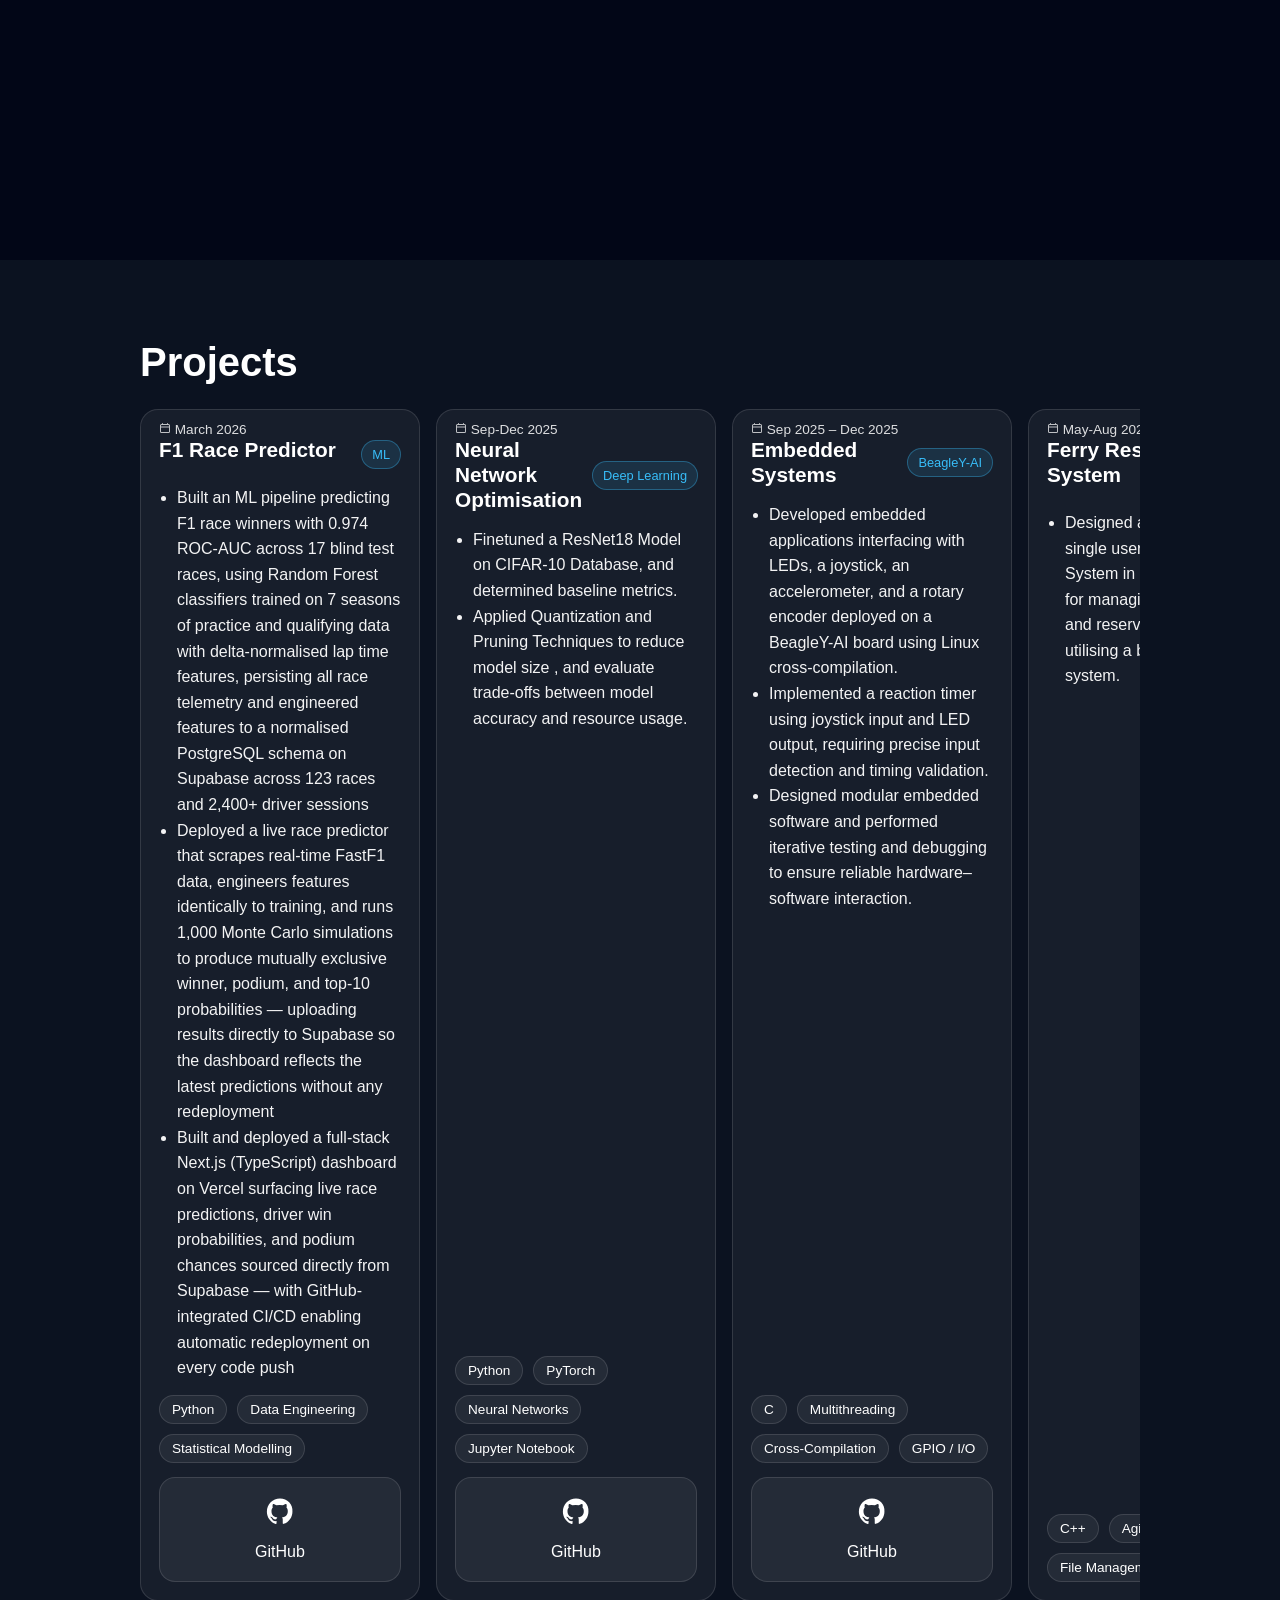
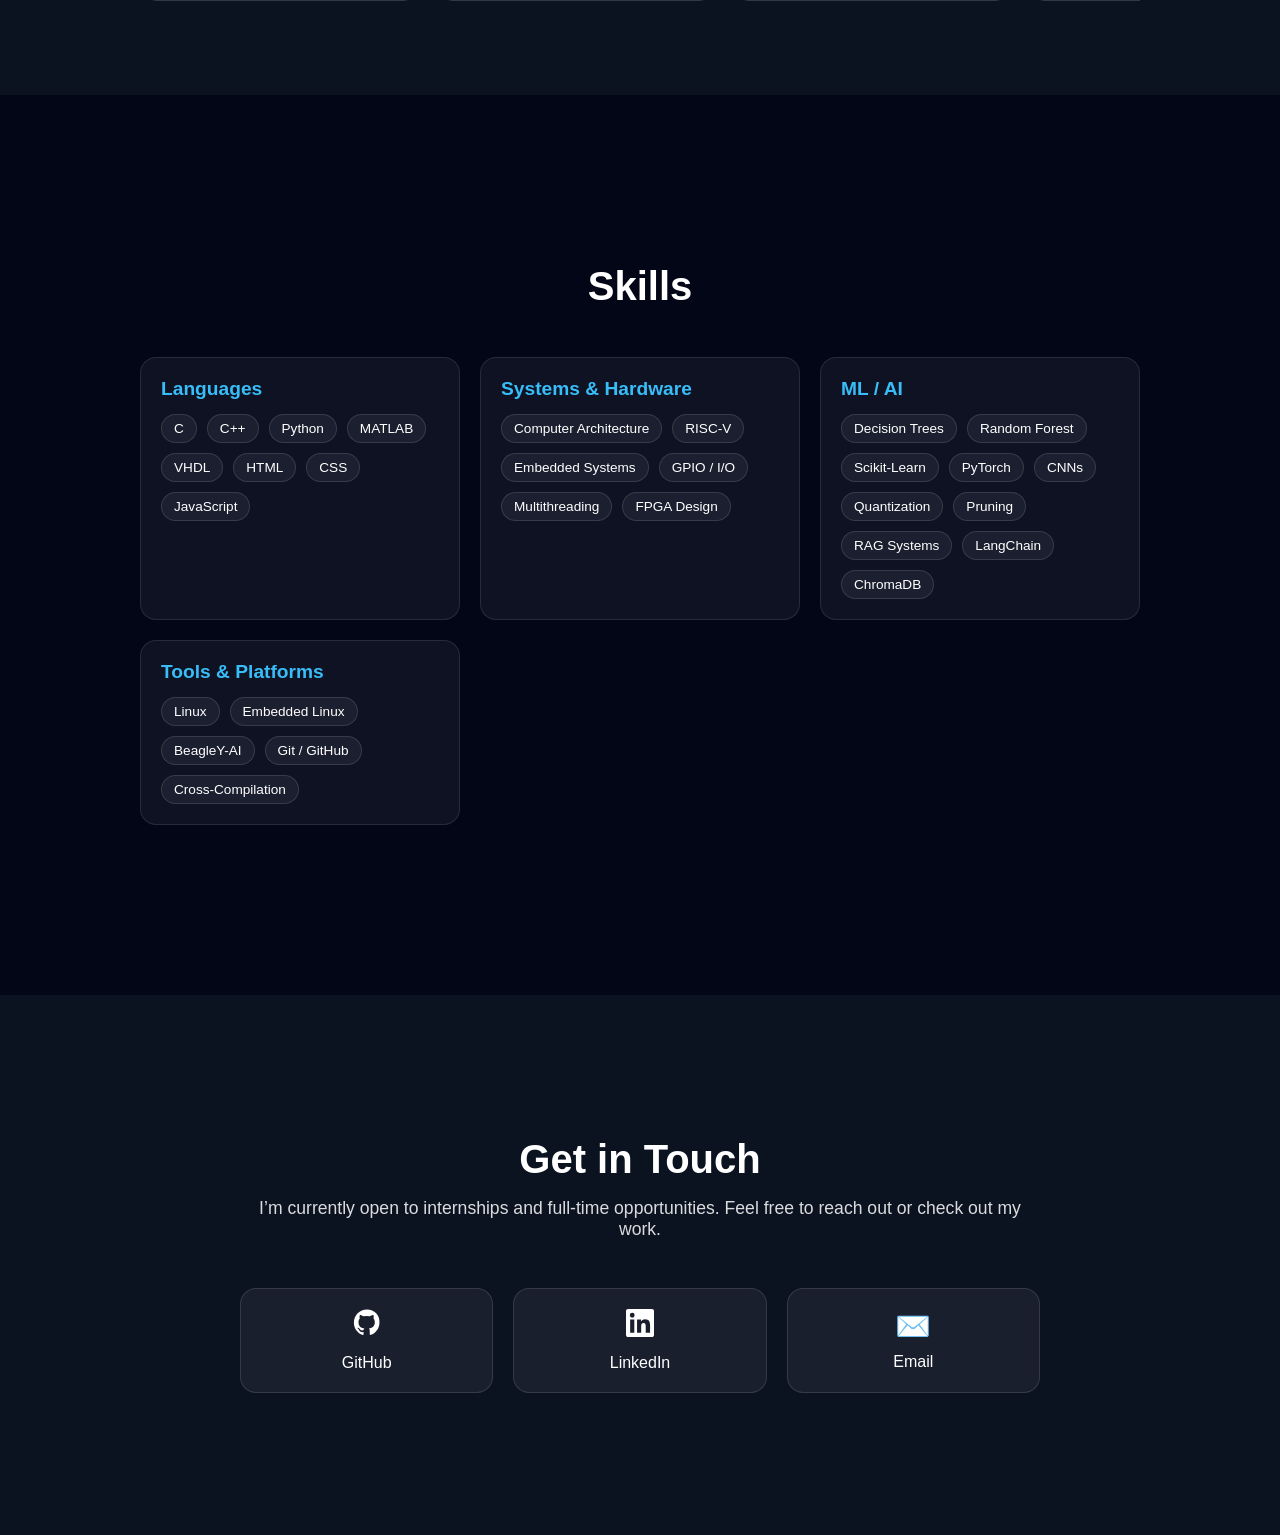
==== commit 7a5196ea: "Enhance project details in index.html for F1 Predictor Updated project descriptions to include addit" ====
--- a/index.html
+++ b/index.html
@@ -92,17 +92,25 @@
         <span class="project-badge">ML</span>
         </div>
 
-        <ul class="project-bullets">
-          <li>
-      Built an ML pipeline predicting F1 race winners with 0.974 ROC-AUC across 17 blind test races, 
-     using Random Forest classifiers trained on 7 seasons of practice and qualifying data with delta-normalised lap time features
-          </li>
-          <li>
-     Deployed a live race predictor that scrapes real-time FastF1 data, engineers features identically to training,
-    and runs 1,000 Monte Carlo simulations to produce mutually exclusive winner, podium, and top-10 probabilities before each race weekend
-          </li>
-        </ul>
-
+      <ul class="project-bullets">
+  <li>
+    Built an ML pipeline predicting F1 race winners with 0.974 ROC-AUC across 17 blind test races,
+    using Random Forest classifiers trained on 7 seasons of practice and qualifying data with
+    delta-normalised lap time features, persisting all race telemetry and engineered features
+    to a normalised PostgreSQL schema on Supabase across 123 races and 2,400+ driver sessions
+  </li>
+  <li>
+    Deployed a live race predictor that scrapes real-time FastF1 data, engineers features
+    identically to training, and runs 1,000 Monte Carlo simulations to produce mutually exclusive
+    winner, podium, and top-10 probabilities — uploading results directly to Supabase so the
+    dashboard reflects the latest predictions without any redeployment
+  </li>
+  <li>
+    Built and deployed a full-stack Next.js (TypeScript) dashboard on Vercel surfacing live
+    race predictions, driver win probabilities, and podium chances sourced directly from
+    Supabase — with GitHub-integrated CI/CD enabling automatic redeployment on every code push
+  </li>
+</ul>
         <div class="project-tech">
           <span class="tech-pill">Python</span>
           <span class="tech-pill">Data Engineering</span>
@@ -228,7 +236,7 @@
             </div>
         </div>
 
-        <span class="project-badge">ML</span>
+        <span class="project-badge">C++</span>
         </div>
 
         <ul class="project-bullets">
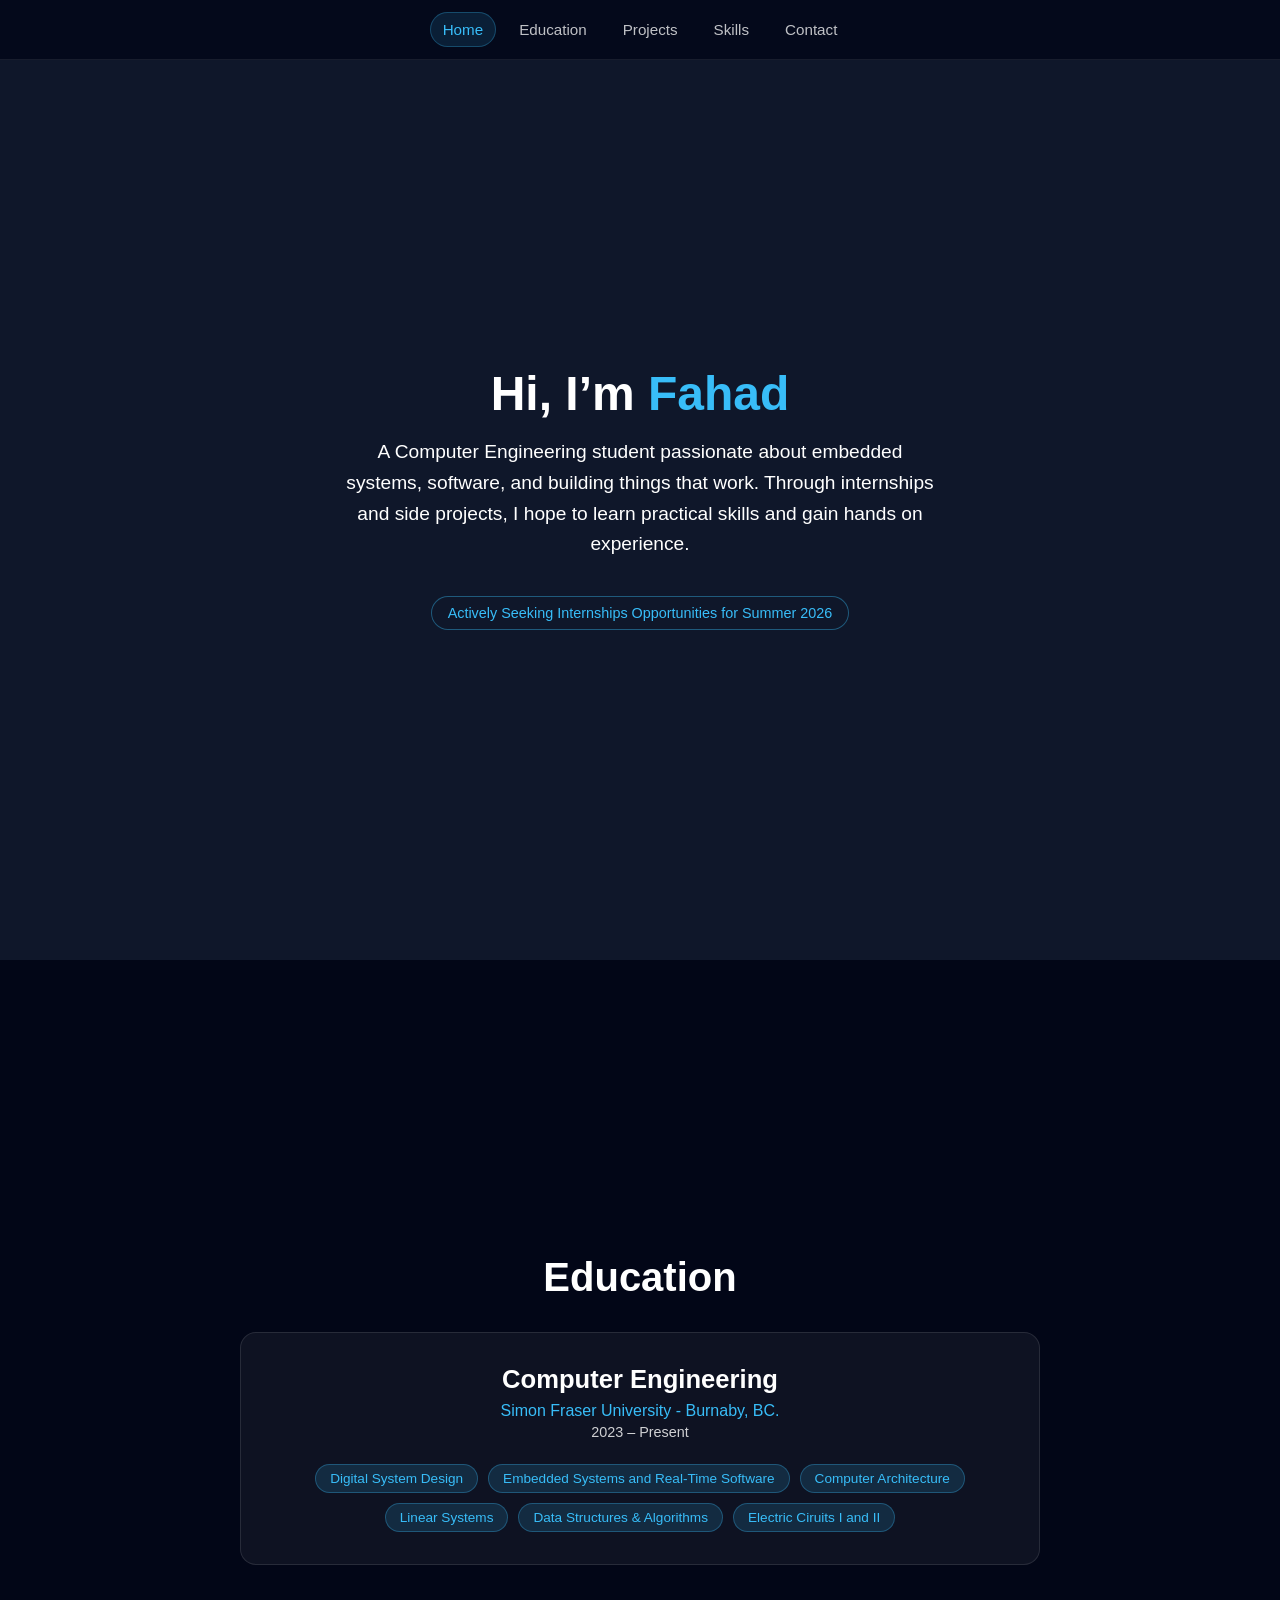
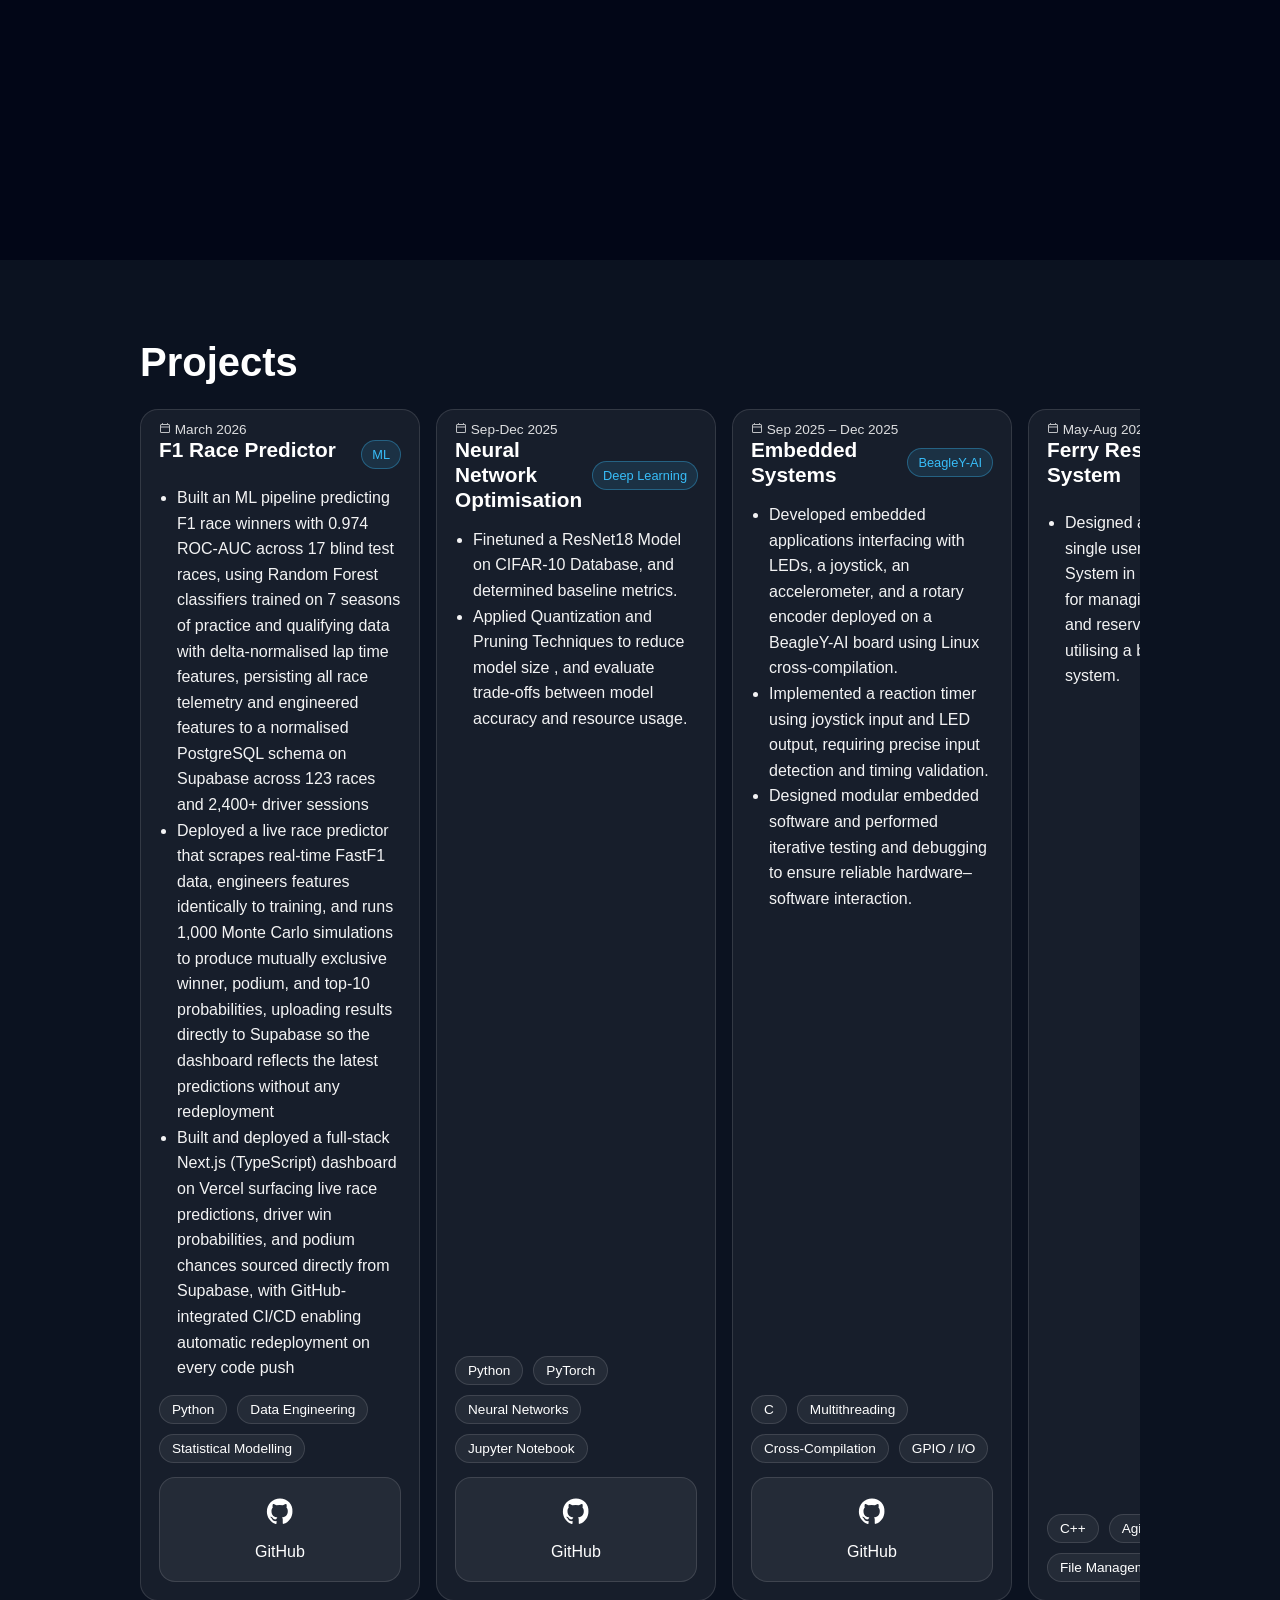
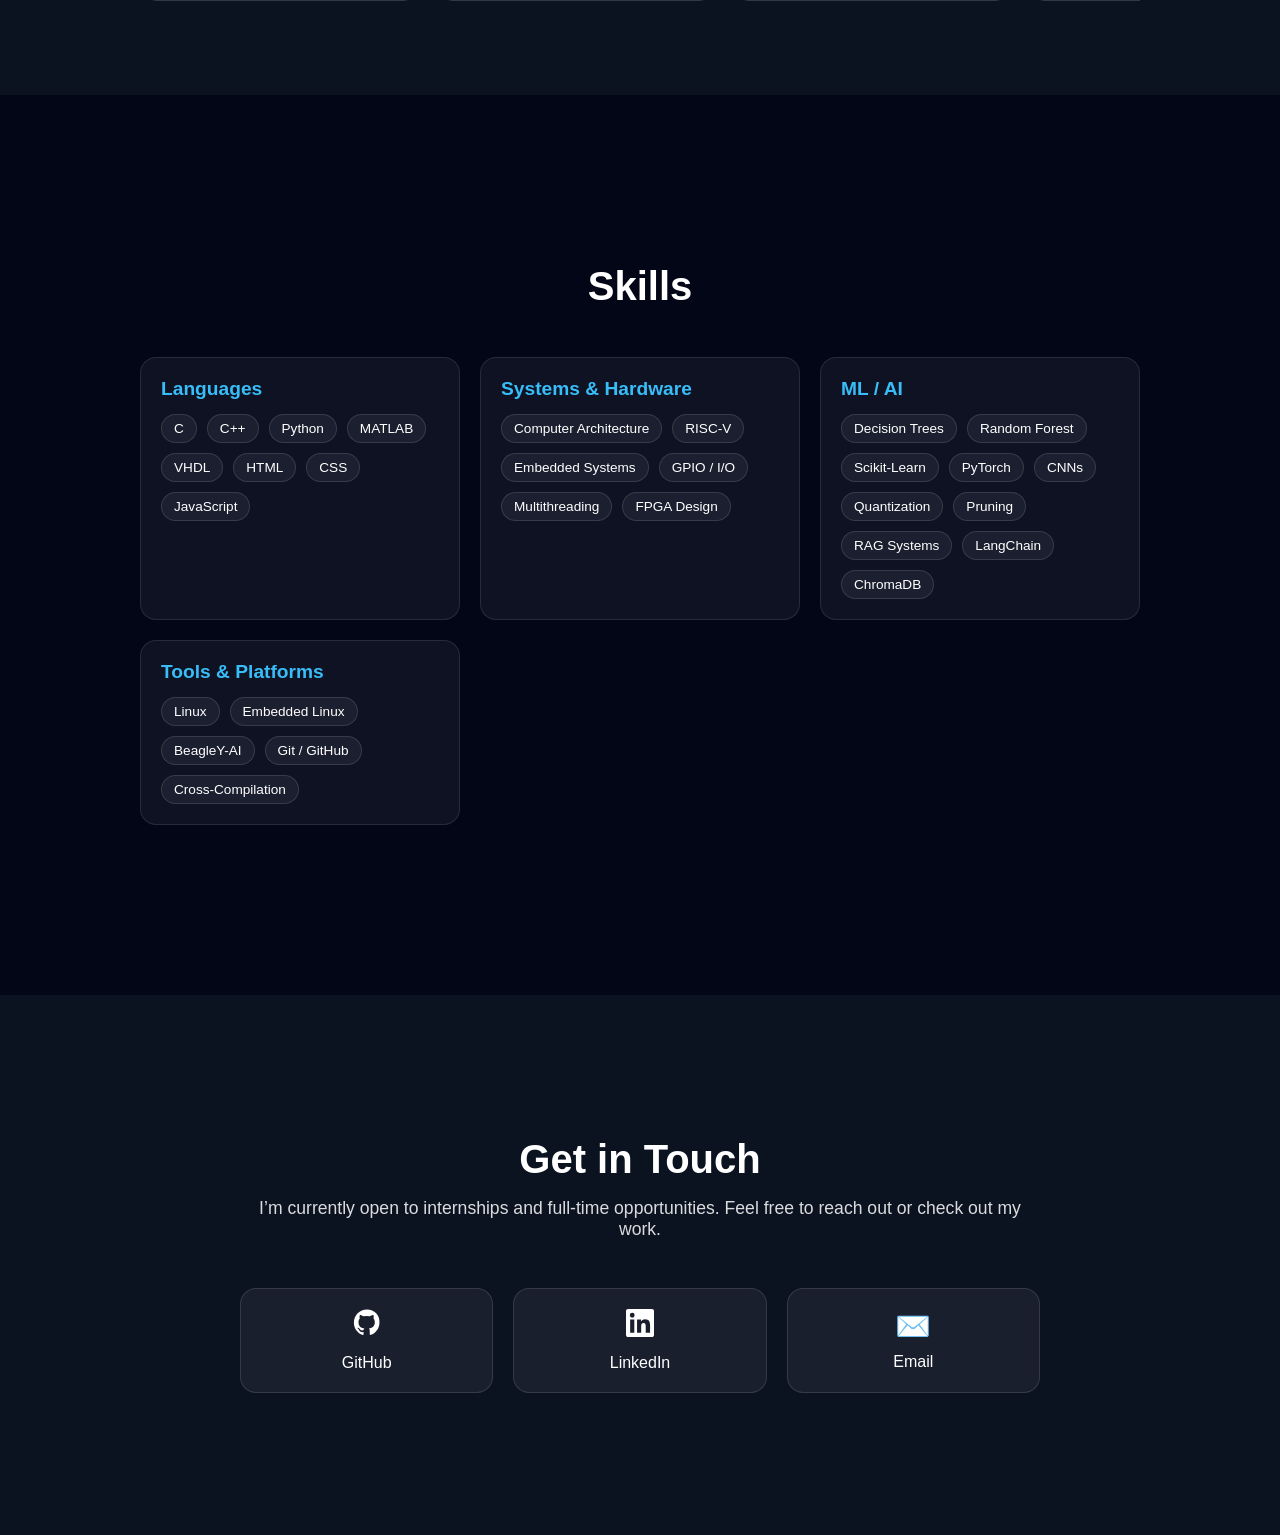
==== commit c2ef90e0: "Fix formatting and punctuation in project description" ====
--- a/index.html
+++ b/index.html
@@ -102,13 +102,13 @@
   <li>
     Deployed a live race predictor that scrapes real-time FastF1 data, engineers features
     identically to training, and runs 1,000 Monte Carlo simulations to produce mutually exclusive
-    winner, podium, and top-10 probabilities — uploading results directly to Supabase so the
+    winner, podium, and top-10 probabilities, uploading results directly to Supabase so the
     dashboard reflects the latest predictions without any redeployment
   </li>
   <li>
     Built and deployed a full-stack Next.js (TypeScript) dashboard on Vercel surfacing live
     race predictions, driver win probabilities, and podium chances sourced directly from
-    Supabase — with GitHub-integrated CI/CD enabling automatic redeployment on every code push
+    Supabase, with GitHub-integrated CI/CD enabling automatic redeployment on every code push
   </li>
 </ul>
         <div class="project-tech">
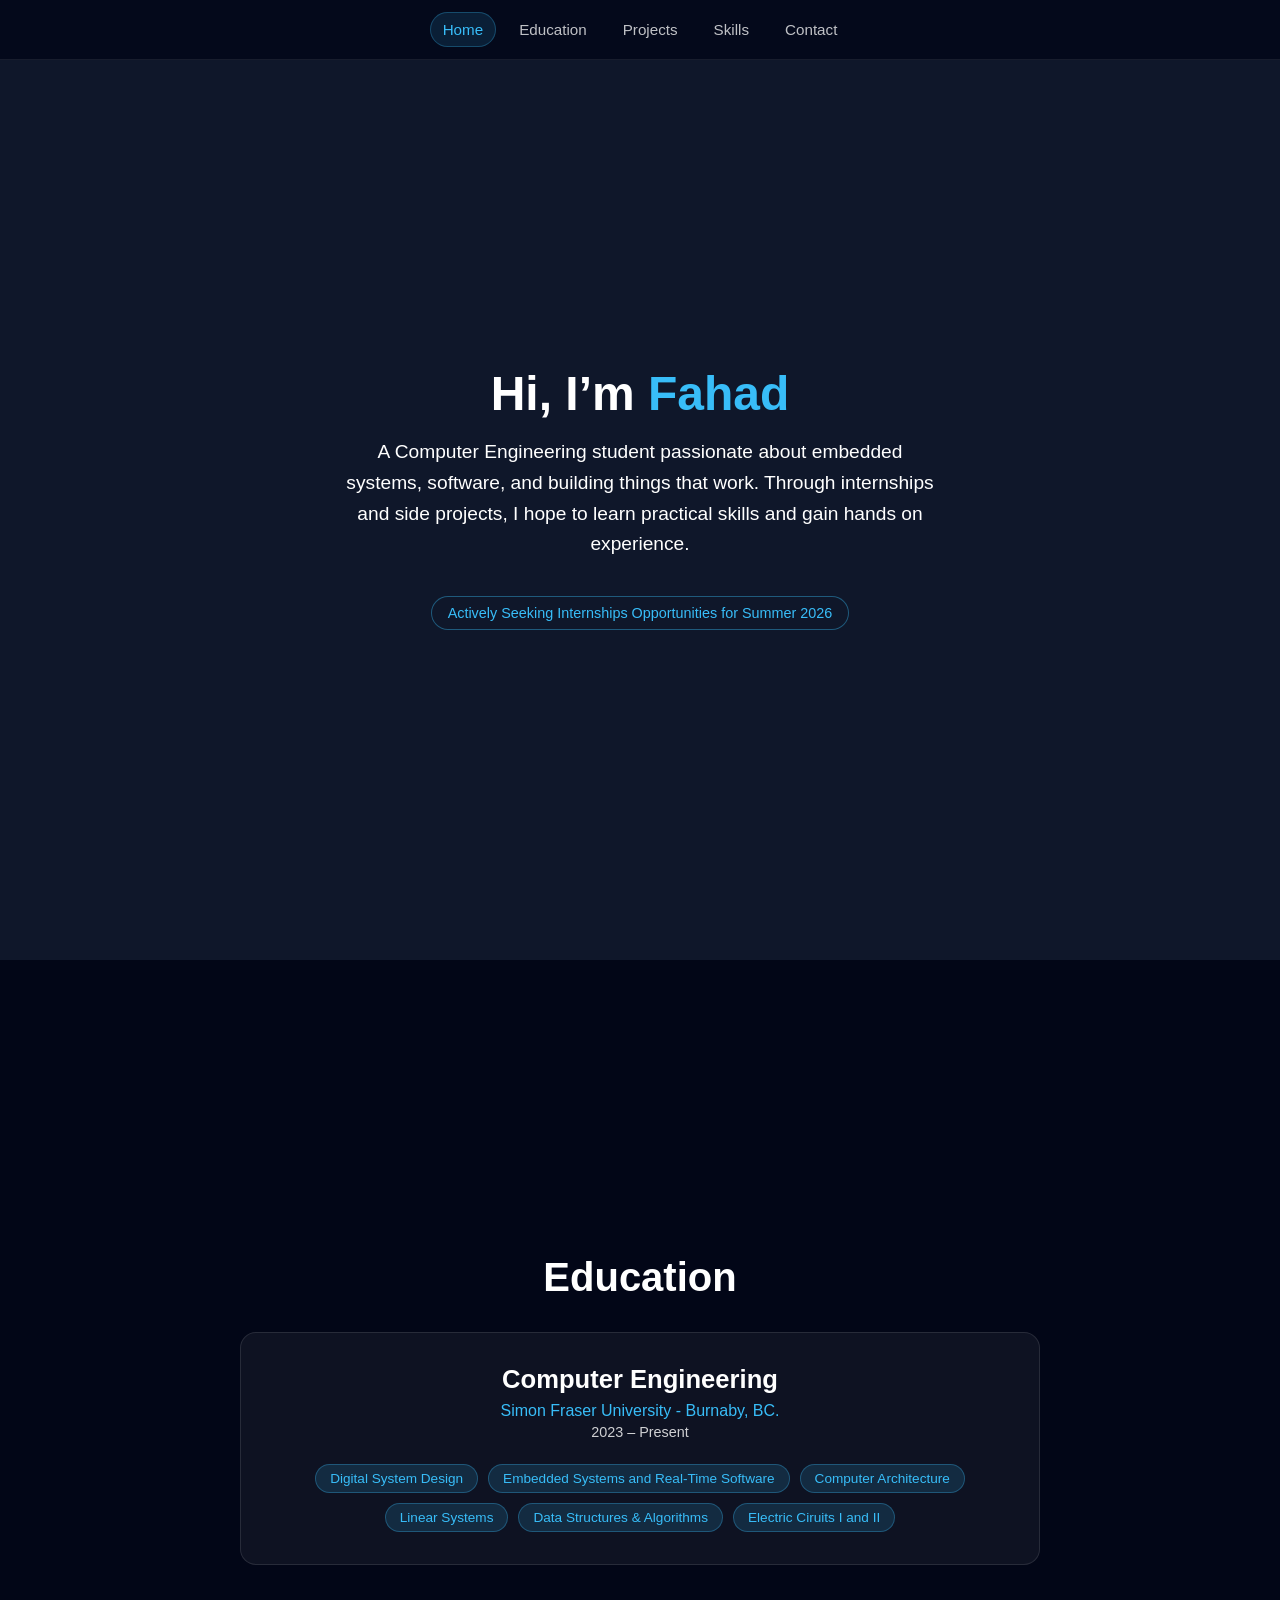
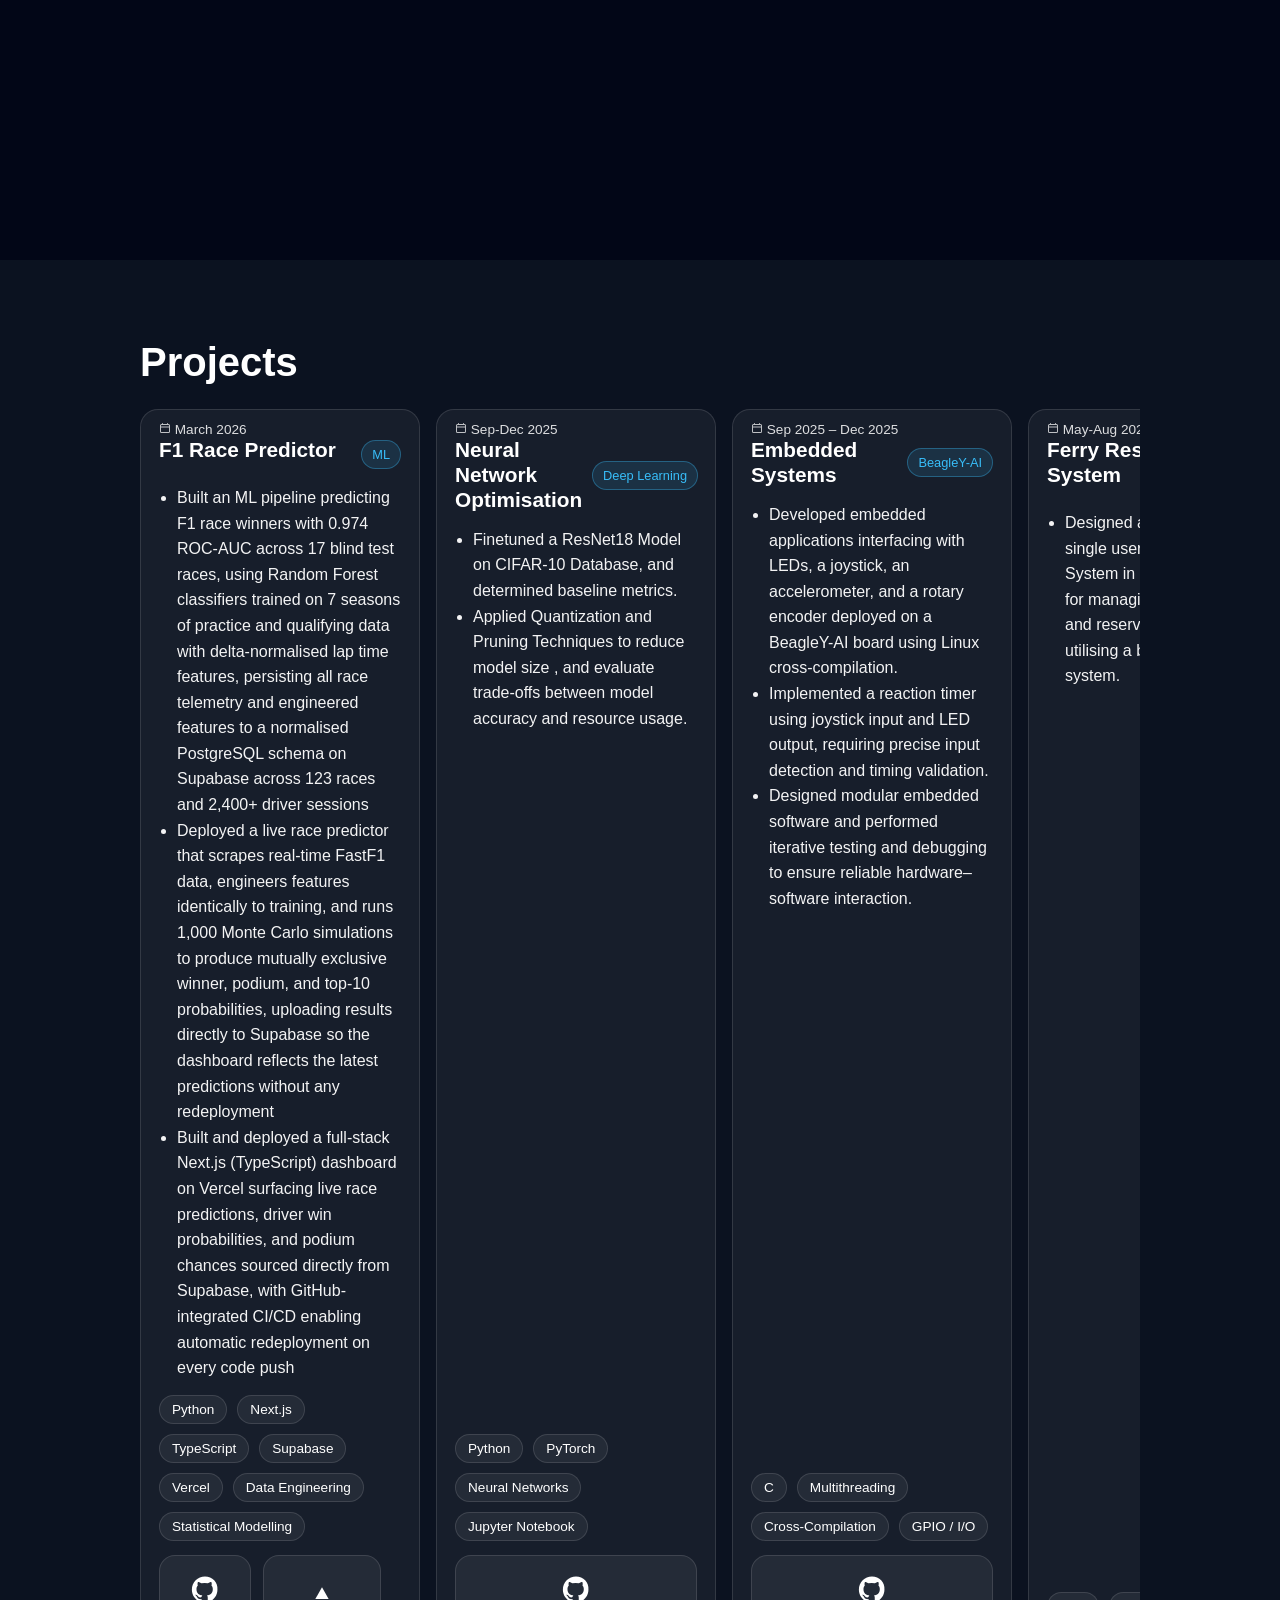
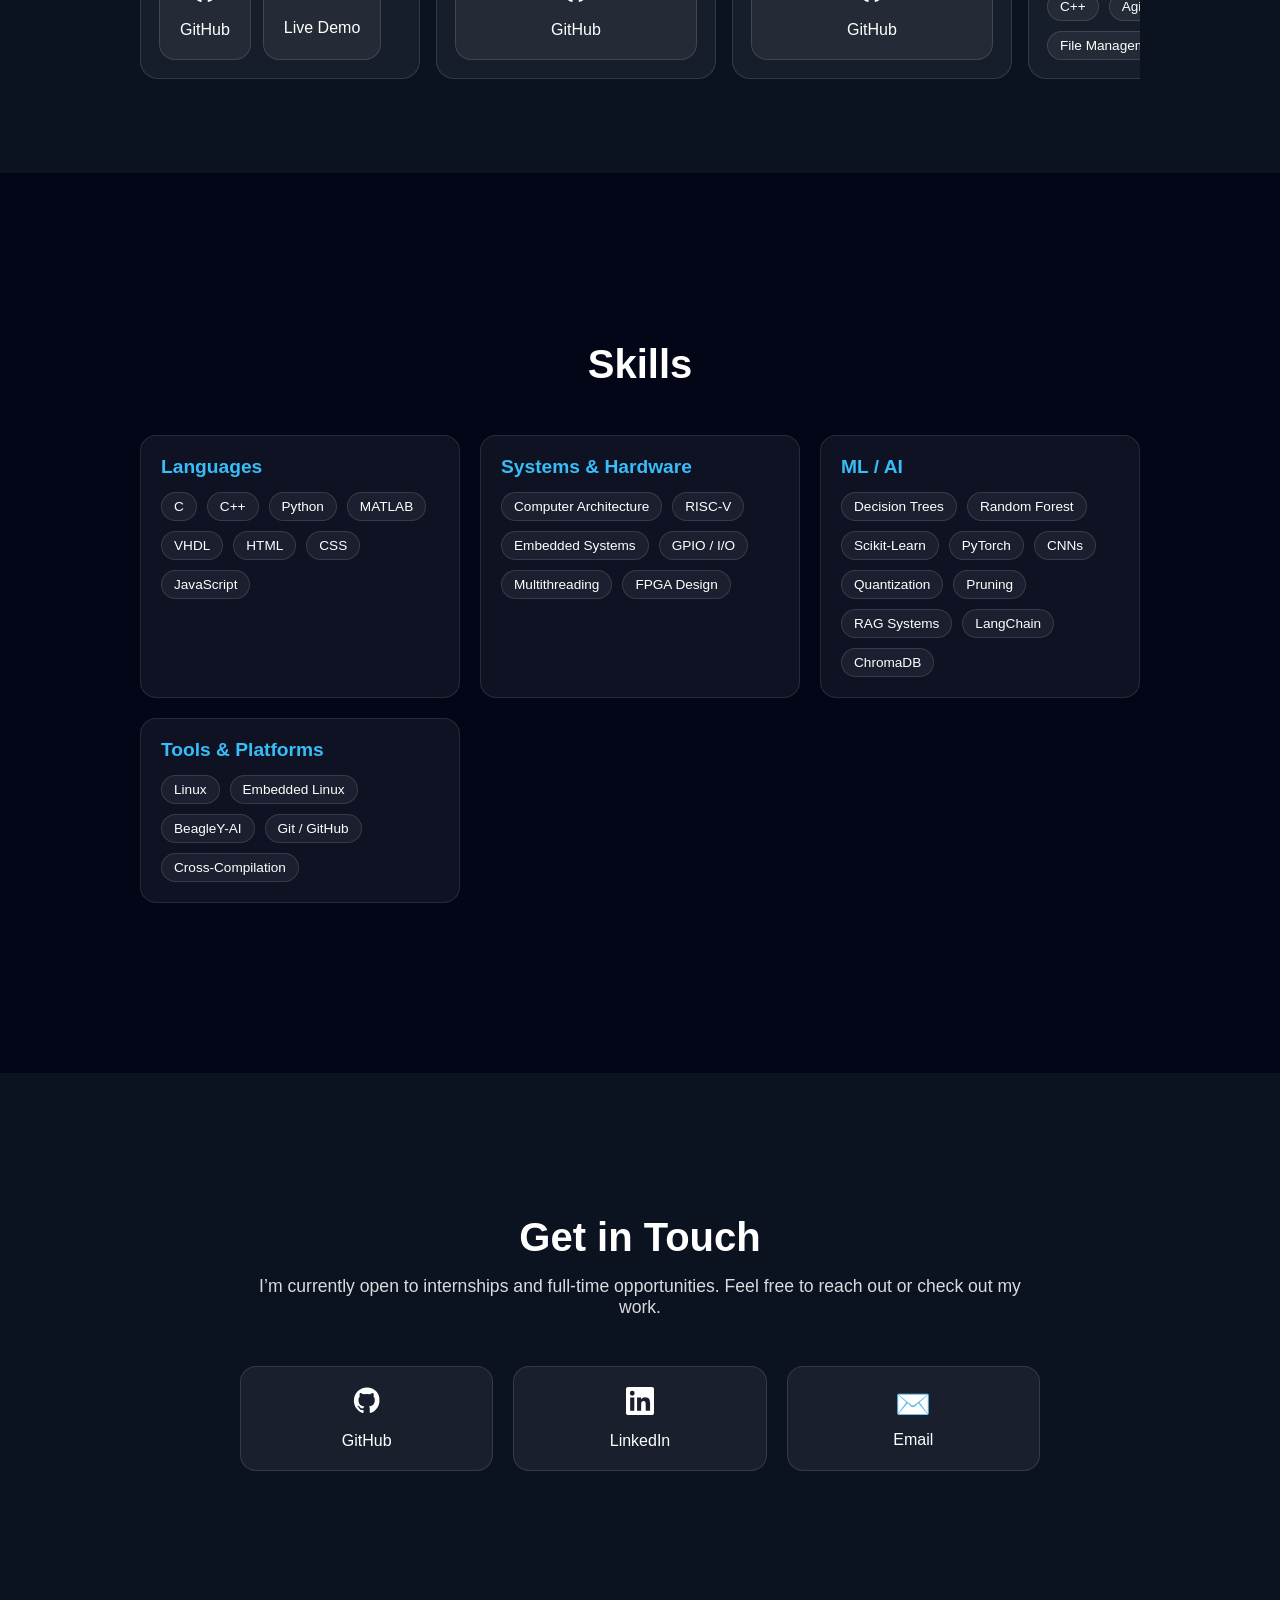
==== commit 9f3f4809: "Refactor project card for F1 Race Predictor Updated project card content and structure, including pr" ====
--- a/index.html
+++ b/index.html
@@ -72,7 +72,7 @@
     <div class="projects-strip" id="projectsStrip">
 
       <!-- Project Card 2 -->
-      <article class="project-card timeline-card">
+     <article class="project-card timeline-card">
         <div class="timeline-header">
           <span class="timeline-date">
             <svg class="cal-icon" viewBox="0 0 24 24" aria-hidden="true">
@@ -82,48 +82,59 @@
           </span>
           <span class="timeline-dot" aria-hidden="true"></span>
         </div>
-            <div class="project-top">
-        <div>
+        <div class="project-top">
+          <div>
             <h3 class="project-title">F1 Race Predictor</h3>
-            <div class="project-meta">
-            </div>
-        </div>
-
-        <span class="project-badge">ML</span>
-        </div>
-
-      <ul class="project-bullets">
-  <li>
-    Built an ML pipeline predicting F1 race winners with 0.974 ROC-AUC across 17 blind test races,
-    using Random Forest classifiers trained on 7 seasons of practice and qualifying data with
-    delta-normalised lap time features, persisting all race telemetry and engineered features
-    to a normalised PostgreSQL schema on Supabase across 123 races and 2,400+ driver sessions
-  </li>
-  <li>
-    Deployed a live race predictor that scrapes real-time FastF1 data, engineers features
-    identically to training, and runs 1,000 Monte Carlo simulations to produce mutually exclusive
-    winner, podium, and top-10 probabilities, uploading results directly to Supabase so the
-    dashboard reflects the latest predictions without any redeployment
-  </li>
-  <li>
-    Built and deployed a full-stack Next.js (TypeScript) dashboard on Vercel surfacing live
-    race predictions, driver win probabilities, and podium chances sourced directly from
-    Supabase, with GitHub-integrated CI/CD enabling automatic redeployment on every code push
-  </li>
-</ul>
+            <div class="project-meta"></div>
+          </div>
+          <span class="project-badge">ML</span>
+        </div>
+        <ul class="project-bullets">
+          <li>
+            Built an ML pipeline predicting F1 race winners with 0.974 ROC-AUC across 17 blind test races,
+            using Random Forest classifiers trained on 7 seasons of practice and qualifying data with
+            delta-normalised lap time features, persisting all race telemetry and engineered features
+            to a normalised PostgreSQL schema on Supabase across 123 races and 2,400+ driver sessions
+          </li>
+          <li>
+            Deployed a live race predictor that scrapes real-time FastF1 data, engineers features
+            identically to training, and runs 1,000 Monte Carlo simulations to produce mutually exclusive
+            winner, podium, and top-10 probabilities, uploading results directly to Supabase so the
+            dashboard reflects the latest predictions without any redeployment
+          </li>
+          <li>
+            Built and deployed a full-stack Next.js (TypeScript) dashboard on Vercel surfacing live
+            race predictions, driver win probabilities, and podium chances sourced directly from
+            Supabase, with GitHub-integrated CI/CD enabling automatic redeployment on every code push
+          </li>
+        </ul>
         <div class="project-tech">
           <span class="tech-pill">Python</span>
+          <span class="tech-pill">Next.js</span>
+          <span class="tech-pill">TypeScript</span>
+          <span class="tech-pill">Supabase</span>
+          <span class="tech-pill">Vercel</span>
           <span class="tech-pill">Data Engineering</span>
-          <span class="tech-pill">Statistical Modelling </span>
-          </div>
-        <a href="https://github.com/Fahad-76/F1-Race-Predictor" target="_blank" class="contact-card">
-    <span class="contact-icon">
-      <svg class="github-icon" viewBox="0 0 24 24" aria-hidden="true">
-        <path fill="currentColor" d="M12 .5C5.73.5.75 5.48.75 11.75c0 4.87 3.16 9 7.55 10.46.55.1.75-.24.75-.53v-1.9c-3.07.67-3.72-1.48-3.72-1.48-.5-1.26-1.22-1.6-1.22-1.6-.99-.68.08-.67.08-.67 1.1.08 1.68 1.13 1.68 1.13.97 1.67 2.55 1.19 3.17.9.1-.7.38-1.2.69-1.48-2.45-.28-5.03-1.23-5.03-5.48 0-1.21.43-2.2 1.13-2.97-.11-.28-.49-1.42.11-2.96 0 0 .92-.29 3.01 1.13a10.45 10.45 0 0 1 5.48 0c2.09-1.42 3.01-1.13 3.01-1.13.6 1.54.22 2.68.11 2.96.7.77 1.13 1.76 1.13 2.97 0 4.26-2.59 5.2-5.05 5.48.39.34.73 1.01.73 2.04v3.02c0 .29.2.64.76.53 4.38-1.46 7.54-5.59 7.54-10.46C23.25 5.48 18.27.5 12 .5z"/>
-      </svg>
-    </span>
-    <span>GitHub</span>
-  </a>
+          <span class="tech-pill">Statistical Modelling</span>
+        </div>
+        <div style="display: flex; gap: 0.75rem; flex-wrap: wrap;">
+          <a href="YOUR_GITHUB_URL" target="_blank" class="contact-card">
+            <span class="contact-icon">
+              <svg class="github-icon" viewBox="0 0 24 24" aria-hidden="true">
+                <path fill="currentColor" d="M12 .5C5.73.5.75 5.48.75 11.75c0 4.87 3.16 9 7.55 10.46.55.1.75-.24.75-.53v-1.9c-3.07.67-3.72-1.48-3.72-1.48-.5-1.26-1.22-1.6-1.22-1.6-.99-.68.08-.67.08-.67 1.1.08 1.68 1.13 1.68 1.13.97 1.67 2.55 1.19 3.17.9.1-.7.38-1.2.69-1.48-2.45-.28-5.03-1.23-5.03-5.48 0-1.21.43-2.2 1.13-2.97-.11-.28-.49-1.42.11-2.96 0 0 .92-.29 3.01 1.13a10.45 10.45 0 0 1 5.48 0c2.09-1.42 3.01-1.13 3.01-1.13.6 1.54.22 2.68.11 2.96.7.77 1.13 1.76 1.13 2.97 0 4.26-2.59 5.2-5.05 5.48.39.34.73 1.01.73 2.04v3.02c0 .29.2.64.76.53 4.38-1.46 7.54-5.59 7.54-10.46C23.25 5.48 18.27.5 12 .5z"/>
+              </svg>
+            </span>
+            <span>GitHub</span>
+          </a>
+          <a href="https://f1-prediction-dashboard-flax.vercel.app/" target="_blank" class="contact-card">
+            <span class="contact-icon">
+              <svg viewBox="0 0 24 24" width="16" height="16" aria-hidden="true">
+                <path fill="currentColor" d="M12 2L2 19.5h20L12 2z"/>
+              </svg>
+            </span>
+            <span>Live Demo</span>
+          </a>
+        </div>
       </article>
 
       <!-- Project Card 2 -->
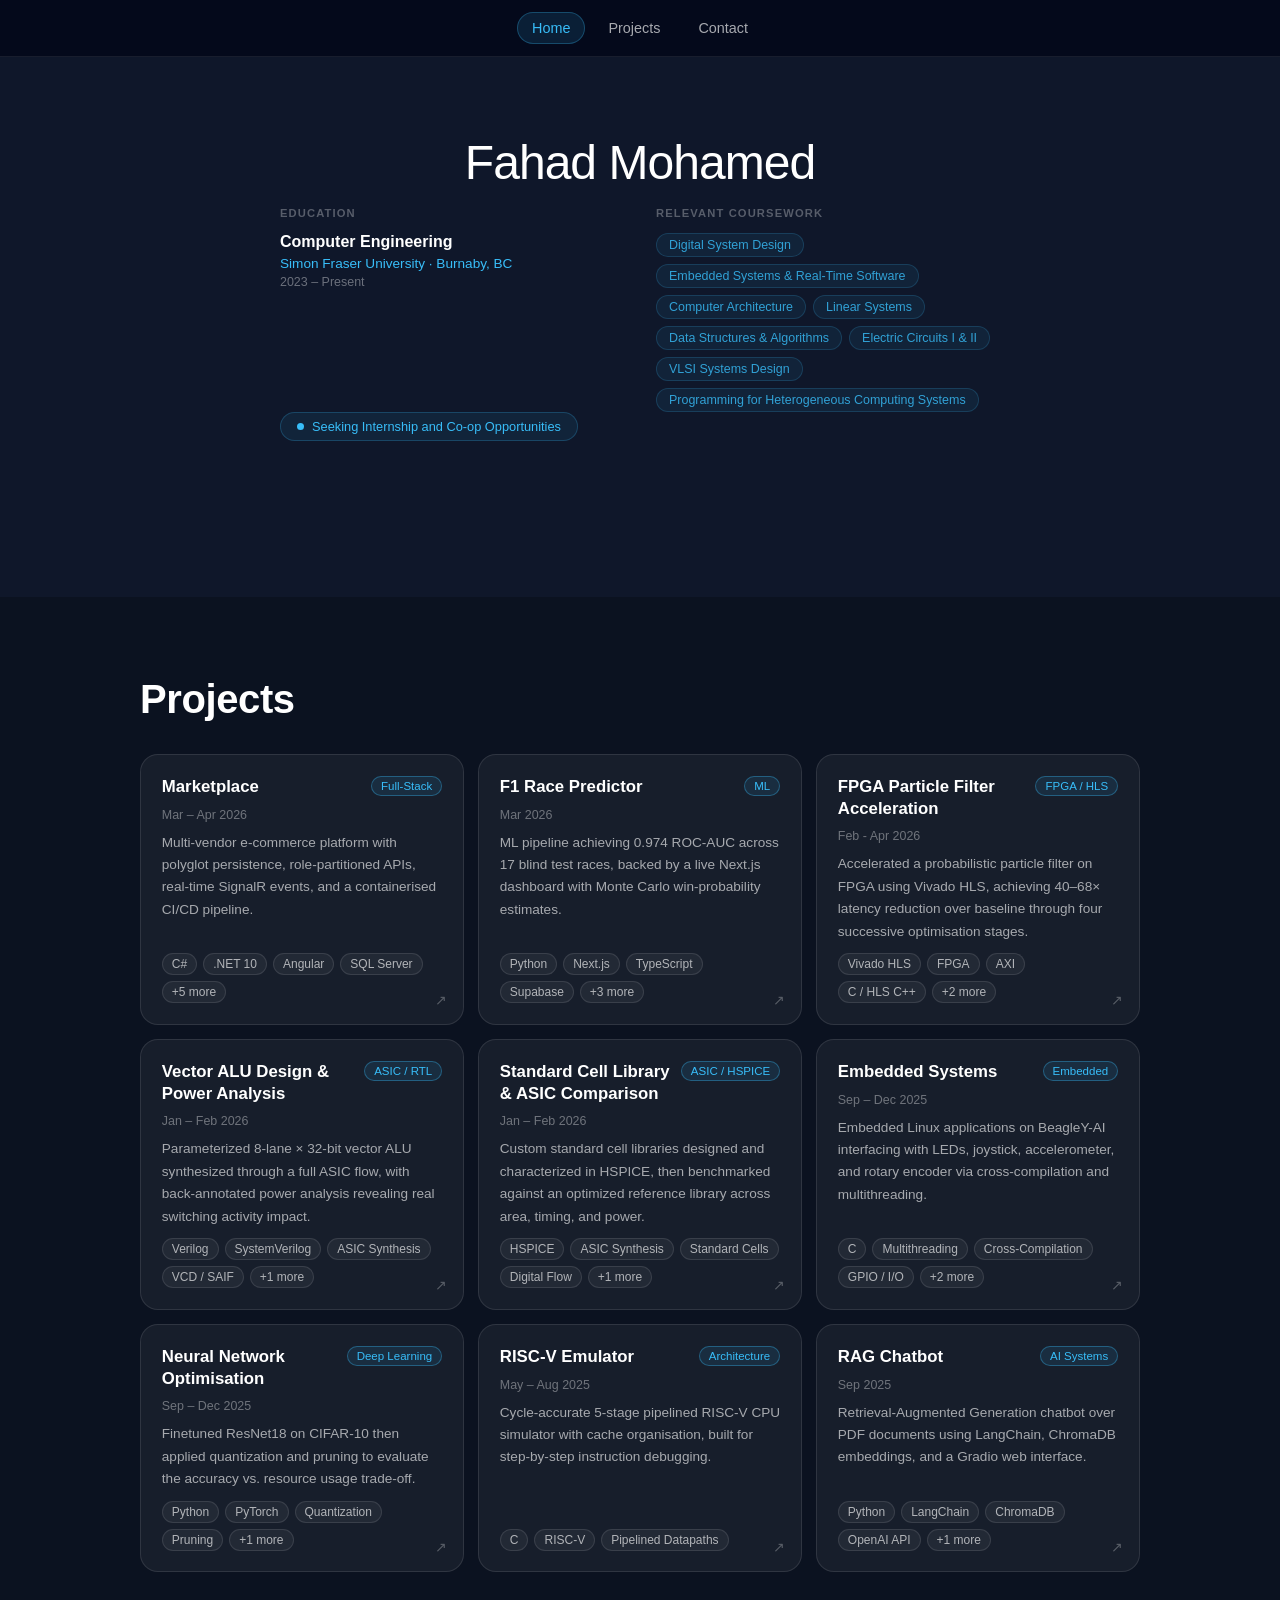
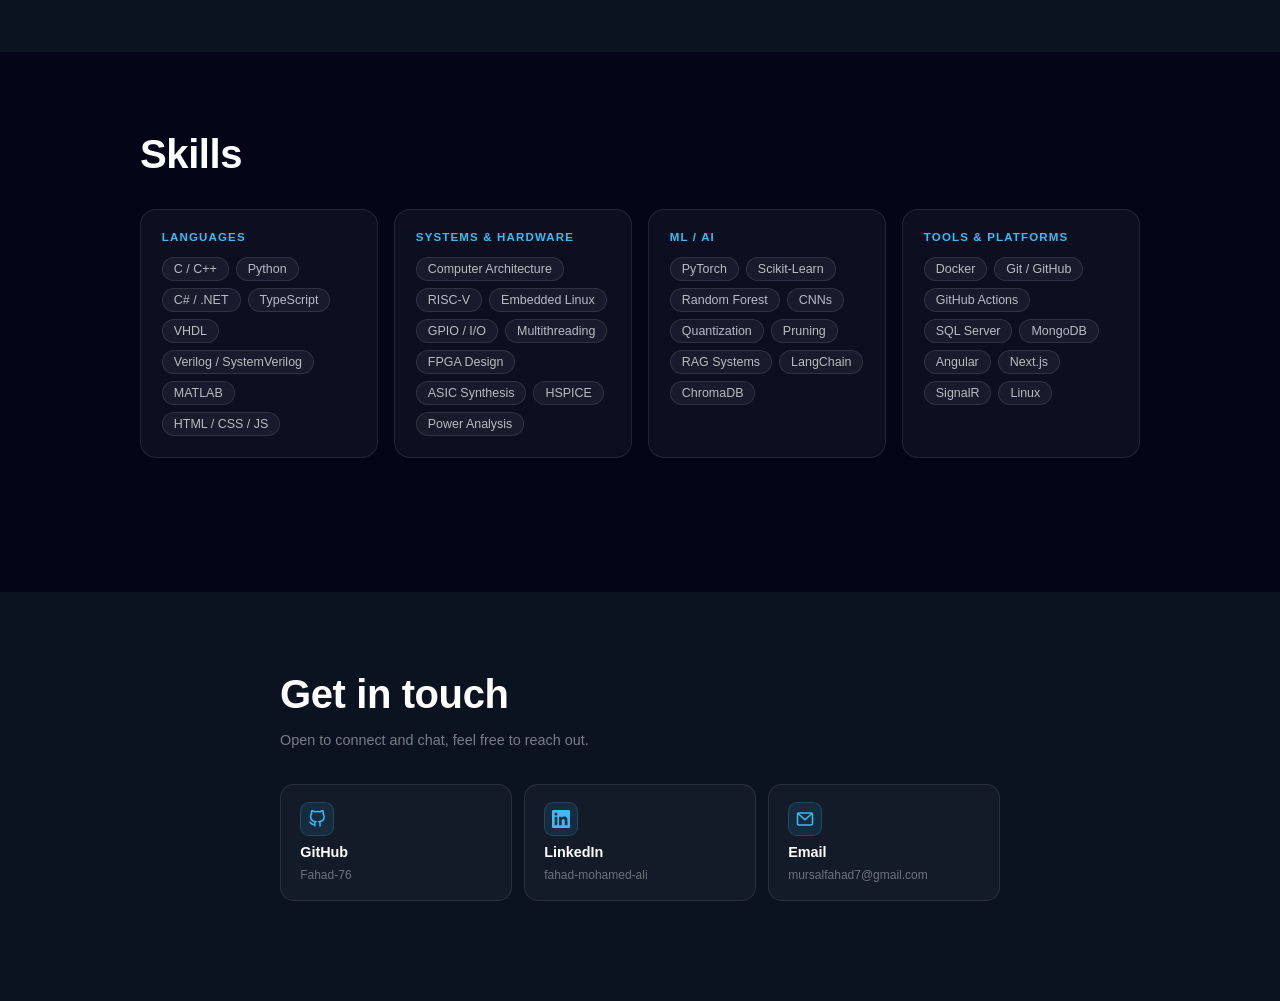
==== commit 3a385423: "Added projects from first few months of 2026 and changed the layout a bit" ====
--- a/index.html
+++ b/index.html
@@ -4,583 +4,183 @@
   <meta charset="UTF-8" />
   <meta name="viewport" content="width=device-width, initial-scale=1.0" />
   <title>Fahad Mohamed | Portfolio</title>
-
   <link rel="stylesheet" href="style.css" />
 </head>
 <body>
-   <nav class="navbar">
-  <div class="nav-inner">
-    <div class="nav-links" id="navLinks">
-      <a class="nav-link" href="#intro">Home</a>
-      <a class="nav-link" href="#education">Education</a>
-      <a class="nav-link" href="#projects">Projects</a>
-      <a class="nav-link" href="#skills">Skills</a>
-      <a class="nav-link" href="#contact">Contact</a>
+
+  <nav class="navbar">
+    <div class="nav-inner">
+      <div class="nav-links" id="navLinks">
+        <a class="nav-link" href="#intro">Home</a>
+        <a class="nav-link" href="#projects">Projects</a>
+      <!--  <a class="nav-link" href="#skills">Tech Stack</a>-->
+        <a class="nav-link" href="#contact">Contact</a>
+      </div>
     </div>
-  </div>
-</nav>
+  </nav>
 
-  <!-- Intro Section -->
+  <!-- Intro + Education -->
   <section id="intro">
     <div class="intro-content">
-      <h1>Hi, I’m <span> Fahad</span></h1>
-      <p>
-        A Computer Engineering student passionate about
-        embedded systems, software, and building things that work.
-        Through internships and side projects, I hope to learn practical 
-        skills and gain hands on experience.
-      </p>
-      <br> <br>
-              <div class = "status-banner">
-            Actively Seeking Internships Opportunities for Summer 2026 
+      <h1><span>Fahad Mohamed</span></h1>
+      <div class="edu-skills-row">
+        <div class="edu-block">
+          <p class="block-label">Education</p>
+          <p class="edu-degree">Computer Engineering</p>
+          <p class="edu-school">Simon Fraser University · Burnaby, BC</p>
+          <p class="edu-year">2023 – Present</p>
         </div>
+        <div class="courses-block">
+          <p class="block-label">Relevant coursework</p>
+          <div class="courses-cloud">
+            <span class="course-tag">Digital System Design</span>
+            <span class="course-tag">Embedded Systems &amp; Real-Time Software</span>
+            <span class="course-tag">Computer Architecture</span>
+            <span class="course-tag">Linear Systems</span>
+            <span class="course-tag">Data Structures &amp; Algorithms</span>
+            <span class="course-tag">Electric Circuits I &amp; II</span>
+            <span class="course-tag">VLSI Systems Design</span>
+            <span class="course-tag">Programming for Heterogeneous Computing Systems</span>
+          </div>
+        </div>
+      </div>
+       <div class="status-banner">
+        <span class="status-dot"></span>
+        Seeking Internship and Co-op Opportunities
+      </div>
     </div>
   </section>
 
-  <section id="education">
-  <div class="education-content">
+  <!-- Projects -->
+  <section id="projects">
+    <div class="projects-content">
+      <div class="projects-header">
+        <h2>Projects</h2>
+      </div>
+      <div class="projects-grid" id="projectsGrid"></div>
+    </div>
 
-    <h2>Education</h2>
-    <div class="edu-card">
-      <h3>Computer Engineering</h3>
-      <p class="school">
-        Simon Fraser University - Burnaby, BC.
-      </p>
-      <p class="dates">
-        2023 – Present
-      </p>
-
-      <div class="courses">
-        <span>Digital System Design</span>
-        <span>Embedded Systems and Real-Time Software</span>
-        <span>Computer Architecture</span>
-        <span>Linear Systems</span>
-        <span>Data Structures & Algorithms</span>
-        <span>Electric Ciruits I and II</span>
+    <div class="modal-overlay" id="modalOverlay">
+      <div class="modal-box" id="modalBox">
+        <button class="modal-close" id="modalClose">&#x2715;</button>
+        <div id="modalContent"></div>
       </div>
     </div>
+  </section>
 
-  </div>
-</section>
+  <!-- Skills -->
+  <section id="skills">
+    <div class="skills-content">
+      <h2>Skills</h2>
+      <div class="skills-grid">
 
-<section id="projects">
-  <div class="projects-content">
-    <div class="projects-header">
-      <h2>Projects</h2>
-    </div>
-
-    <div class="projects-strip" id="projectsStrip">
-
-      <!-- Project Card 2 -->
-     <article class="project-card timeline-card">
-        <div class="timeline-header">
-          <span class="timeline-date">
-            <svg class="cal-icon" viewBox="0 0 24 24" aria-hidden="true">
-              <path fill="currentColor" d="M7 2a1 1 0 0 1 1 1v1h8V3a1 1 0 1 1 2 0v1h1a3 3 0 0 1 3 3v12a3 3 0 0 1-3 3H5a3 3 0 0 1-3-3V7a3 3 0 0 1 3-3h1V3a1 1 0 0 1 1-1Zm13 9H4v8a1 1 0 0 0 1 1h14a1 1 0 0 0 1-1v-8ZM5 6a1 1 0 0 0-1 1v2h16V7a1 1 0 0 0-1-1H5Z"/>
-            </svg>
-            March 2026
-          </span>
-          <span class="timeline-dot" aria-hidden="true"></span>
-        </div>
-        <div class="project-top">
-          <div>
-            <h3 class="project-title">F1 Race Predictor</h3>
-            <div class="project-meta"></div>
+        <div class="skill-card">
+          <h3>Languages</h3>
+          <div class="skill-pills">
+            <span class="skill-pill">C / C++</span>
+            <span class="skill-pill">Python</span>
+            <span class="skill-pill">C# / .NET</span>
+            <span class="skill-pill">TypeScript</span>
+            <span class="skill-pill">VHDL</span>
+            <span class="skill-pill">Verilog / SystemVerilog</span>
+            <span class="skill-pill">MATLAB</span>
+            <span class="skill-pill">HTML / CSS / JS</span>
           </div>
-          <span class="project-badge">ML</span>
-        </div>
-        <ul class="project-bullets">
-          <li>
-            Built an ML pipeline predicting F1 race winners with 0.974 ROC-AUC across 17 blind test races,
-            using Random Forest classifiers trained on 7 seasons of practice and qualifying data with
-            delta-normalised lap time features, persisting all race telemetry and engineered features
-            to a normalised PostgreSQL schema on Supabase across 123 races and 2,400+ driver sessions
-          </li>
-          <li>
-            Deployed a live race predictor that scrapes real-time FastF1 data, engineers features
-            identically to training, and runs 1,000 Monte Carlo simulations to produce mutually exclusive
-            winner, podium, and top-10 probabilities, uploading results directly to Supabase so the
-            dashboard reflects the latest predictions without any redeployment
-          </li>
-          <li>
-            Built and deployed a full-stack Next.js (TypeScript) dashboard on Vercel surfacing live
-            race predictions, driver win probabilities, and podium chances sourced directly from
-            Supabase, with GitHub-integrated CI/CD enabling automatic redeployment on every code push
-          </li>
-        </ul>
-        <div class="project-tech">
-          <span class="tech-pill">Python</span>
-          <span class="tech-pill">Next.js</span>
-          <span class="tech-pill">TypeScript</span>
-          <span class="tech-pill">Supabase</span>
-          <span class="tech-pill">Vercel</span>
-          <span class="tech-pill">Data Engineering</span>
-          <span class="tech-pill">Statistical Modelling</span>
-        </div>
-        <div style="display: flex; gap: 0.75rem; flex-wrap: wrap;">
-          <a href="YOUR_GITHUB_URL" target="_blank" class="contact-card">
-            <span class="contact-icon">
-              <svg class="github-icon" viewBox="0 0 24 24" aria-hidden="true">
-                <path fill="currentColor" d="M12 .5C5.73.5.75 5.48.75 11.75c0 4.87 3.16 9 7.55 10.46.55.1.75-.24.75-.53v-1.9c-3.07.67-3.72-1.48-3.72-1.48-.5-1.26-1.22-1.6-1.22-1.6-.99-.68.08-.67.08-.67 1.1.08 1.68 1.13 1.68 1.13.97 1.67 2.55 1.19 3.17.9.1-.7.38-1.2.69-1.48-2.45-.28-5.03-1.23-5.03-5.48 0-1.21.43-2.2 1.13-2.97-.11-.28-.49-1.42.11-2.96 0 0 .92-.29 3.01 1.13a10.45 10.45 0 0 1 5.48 0c2.09-1.42 3.01-1.13 3.01-1.13.6 1.54.22 2.68.11 2.96.7.77 1.13 1.76 1.13 2.97 0 4.26-2.59 5.2-5.05 5.48.39.34.73 1.01.73 2.04v3.02c0 .29.2.64.76.53 4.38-1.46 7.54-5.59 7.54-10.46C23.25 5.48 18.27.5 12 .5z"/>
-              </svg>
-            </span>
-            <span>GitHub</span>
-          </a>
-          <a href="https://f1-prediction-dashboard-flax.vercel.app/" target="_blank" class="contact-card">
-            <span class="contact-icon">
-              <svg viewBox="0 0 24 24" width="16" height="16" aria-hidden="true">
-                <path fill="currentColor" d="M12 2L2 19.5h20L12 2z"/>
-              </svg>
-            </span>
-            <span>Live Demo</span>
-          </a>
-        </div>
-      </article>
-
-      <!-- Project Card 2 -->
-      <article class="project-card timeline-card">
-        <div class="timeline-header">
-          <span class="timeline-date">
-            <svg class="cal-icon" viewBox="0 0 24 24" aria-hidden="true">
-              <path fill="currentColor" d="M7 2a1 1 0 0 1 1 1v1h8V3a1 1 0 1 1 2 0v1h1a3 3 0 0 1 3 3v12a3 3 0 0 1-3 3H5a3 3 0 0 1-3-3V7a3 3 0 0 1 3-3h1V3a1 1 0 0 1 1-1Zm13 9H4v8a1 1 0 0 0 1 1h14a1 1 0 0 0 1-1v-8ZM5 6a1 1 0 0 0-1 1v2h16V7a1 1 0 0 0-1-1H5Z"/>
-            </svg>
-           Sep-Dec 2025
-          </span>
-          <span class="timeline-dot" aria-hidden="true"></span>
         </div>
 
-        <div class="project-top">
-          <h3 class="project-title">Neural Network Optimisation</h3>
-          <span class="project-badge">Deep Learning</span>
+        <div class="skill-card">
+          <h3>Systems &amp; Hardware</h3>
+          <div class="skill-pills">
+            <span class="skill-pill">Computer Architecture</span>
+            <span class="skill-pill">RISC-V</span>
+            <span class="skill-pill">Embedded Linux</span>
+            <span class="skill-pill">GPIO / I/O</span>
+            <span class="skill-pill">Multithreading</span>
+            <span class="skill-pill">FPGA Design</span>
+            <span class="skill-pill">ASIC Synthesis</span>
+            <span class="skill-pill">HSPICE</span>
+            <span class="skill-pill">Power Analysis</span>
+          </div>
         </div>
 
-        <ul class="project-bullets">
-          <li>
-            Finetuned a ResNet18 Model on CIFAR-10 Database, and determined baseline
-            metrics.
-          </li>
-          <li>
-            Applied Quantization and Pruning Techniques to reduce model size
-            , and evaluate trade-offs between model accuracy and resource usage.
-          </li>
-        </ul>
-
-        <div class="project-tech">
-          <span class="tech-pill">Python</span>
-          <span class="tech-pill">PyTorch</span>
-          <span class="tech-pill">Neural Networks</span>
-          <span class="tech-pill">Jupyter Notebook</span>
-        </div>
-          <a href="https://github.com/Fahad-76/Optimisation-of-Neural-Networks-Quantization-and-Pruning-" target="_blank" class="contact-card">
-    <span class="contact-icon">
-      <svg class="github-icon" viewBox="0 0 24 24" aria-hidden="true">
-        <path fill="currentColor" d="M12 .5C5.73.5.75 5.48.75 11.75c0 4.87 3.16 9 7.55 10.46.55.1.75-.24.75-.53v-1.9c-3.07.67-3.72-1.48-3.72-1.48-.5-1.26-1.22-1.6-1.22-1.6-.99-.68.08-.67.08-.67 1.1.08 1.68 1.13 1.68 1.13.97 1.67 2.55 1.19 3.17.9.1-.7.38-1.2.69-1.48-2.45-.28-5.03-1.23-5.03-5.48 0-1.21.43-2.2 1.13-2.97-.11-.28-.49-1.42.11-2.96 0 0 .92-.29 3.01 1.13a10.45 10.45 0 0 1 5.48 0c2.09-1.42 3.01-1.13 3.01-1.13.6 1.54.22 2.68.11 2.96.7.77 1.13 1.76 1.13 2.97 0 4.26-2.59 5.2-5.05 5.48.39.34.73 1.01.73 2.04v3.02c0 .29.2.64.76.53 4.38-1.46 7.54-5.59 7.54-10.46C23.25 5.48 18.27.5 12 .5z"/>
-      </svg>
-    </span>
-    <span>GitHub</span>
-  </a>
-      </article>
-
-      <!-- Project Card: ENSC 351 Embedded Systems -->
-<article class="project-card timeline-card">
-  <div class="timeline-header">
-    <span class="timeline-date">
-      <svg class="cal-icon" viewBox="0 0 24 24" aria-hidden="true">
-        <path fill="currentColor" d="M7 2a1 1 0 0 1 1 1v1h8V3a1 1 0 1 1 2 0v1h1a3 3 0 0 1 3 3v12a3 3 0 0 1-3 3H5a3 3 0 0 1-3-3V7a3 3 0 0 1 3-3h1V3a1 1 0 0 1 1-1Zm13 9H4v8a1 1 0 0 0 1 1h14a1 1 0 0 0 1-1v-8ZM5 6a1 1 0 0 0-1 1v2h16V7a1 1 0 0 0-1-1H5Z"/>
-      </svg>
-      Sep 2025 – Dec 2025
-    </span>
-    <span class="timeline-dot" aria-hidden="true"></span>
-  </div>
-
-  <div class="project-top">
-    <h3 class="project-title">Embedded Systems</h3>
-    <span class="project-badge">BeagleY-AI</span>
-  </div>
-
-  <ul class="project-bullets">
-    <li>
-      Developed embedded applications interfacing with LEDs, a joystick, an accelerometer,
-      and a rotary encoder deployed on a BeagleY-AI board using Linux cross-compilation.
-    </li>
-    <li>
-      Implemented a reaction timer using joystick input and LED output, requiring precise
-      input detection and timing validation.
-    </li>
-    <li>
-      Designed modular embedded software and performed iterative testing and debugging to
-      ensure reliable hardware–software interaction.
-    </li>
-  </ul>
-
-  <div class="project-tech">
-    <span class="tech-pill">C</span>
-    <span class="tech-pill">Multithreading</span>
-    <span class="tech-pill">Cross-Compilation</span>
-    <span class="tech-pill">GPIO / I/O</span>
-  </div>
-    <a href="https://github.com/Fahad-76/Ensc351-Reaction_game" target="_blank" class="contact-card">
-    <span class="contact-icon">
-      <svg class="github-icon" viewBox="0 0 24 24" aria-hidden="true">
-        <path fill="currentColor" d="M12 .5C5.73.5.75 5.48.75 11.75c0 4.87 3.16 9 7.55 10.46.55.1.75-.24.75-.53v-1.9c-3.07.67-3.72-1.48-3.72-1.48-.5-1.26-1.22-1.6-1.22-1.6-.99-.68.08-.67.08-.67 1.1.08 1.68 1.13 1.68 1.13.97 1.67 2.55 1.19 3.17.9.1-.7.38-1.2.69-1.48-2.45-.28-5.03-1.23-5.03-5.48 0-1.21.43-2.2 1.13-2.97-.11-.28-.49-1.42.11-2.96 0 0 .92-.29 3.01 1.13a10.45 10.45 0 0 1 5.48 0c2.09-1.42 3.01-1.13 3.01-1.13.6 1.54.22 2.68.11 2.96.7.77 1.13 1.76 1.13 2.97 0 4.26-2.59 5.2-5.05 5.48.39.34.73 1.01.73 2.04v3.02c0 .29.2.64.76.53 4.38-1.46 7.54-5.59 7.54-10.46C23.25 5.48 18.27.5 12 .5z"/>
-      </svg>
-    </span>
-    <span>GitHub</span>
-  </a>
-</article>
-
- <!-- Project Card 1 -->
-      <article class="project-card timeline-card">
-        <div class="timeline-header">
-          <span class="timeline-date">
-            <svg class="cal-icon" viewBox="0 0 24 24" aria-hidden="true">
-              <path fill="currentColor" d="M7 2a1 1 0 0 1 1 1v1h8V3a1 1 0 1 1 2 0v1h1a3 3 0 0 1 3 3v12a3 3 0 0 1-3 3H5a3 3 0 0 1-3-3V7a3 3 0 0 1 3-3h1V3a1 1 0 0 1 1-1Zm13 9H4v8a1 1 0 0 0 1 1h14a1 1 0 0 0 1-1v-8ZM5 6a1 1 0 0 0-1 1v2h16V7a1 1 0 0 0-1-1H5Z"/>
-            </svg>
-           May-Aug 2025
-          </span>
-          <span class="timeline-dot" aria-hidden="true"></span>
-        </div>
-            <div class="project-top">
-        <div>
-            <h3 class="project-title">Ferry Reservation System</h3>
-            <div class="project-meta">
-            </div>
+        <div class="skill-card">
+          <h3>ML / AI</h3>
+          <div class="skill-pills">
+            <span class="skill-pill">PyTorch</span>
+            <span class="skill-pill">Scikit-Learn</span>
+            <span class="skill-pill">Random Forest</span>
+            <span class="skill-pill">CNNs</span>
+            <span class="skill-pill">Quantization</span>
+            <span class="skill-pill">Pruning</span>
+            <span class="skill-pill">RAG Systems</span>
+            <span class="skill-pill">LangChain</span>
+            <span class="skill-pill">ChromaDB</span>
+          </div>
         </div>
 
-        <span class="project-badge">C++</span>
+        <div class="skill-card">
+          <h3>Tools &amp; Platforms</h3>
+          <div class="skill-pills">
+            <span class="skill-pill">Docker</span>
+            <span class="skill-pill">Git / GitHub</span>
+            <span class="skill-pill">GitHub Actions</span>
+            <span class="skill-pill">SQL Server</span>
+            <span class="skill-pill">MongoDB</span>
+            <span class="skill-pill">Angular</span>
+            <span class="skill-pill">Next.js</span>
+            <span class="skill-pill">SignalR</span>
+            <span class="skill-pill">Linux</span>
+          </div>
         </div>
 
-        <ul class="project-bullets">
-          <li>
-            Designed and implemented a single user Ferry Reservation System in C++
-            which allowed for managing of ferry, sailings and reservation records by
-            utilising a binary file storage system.
-          </li>
-        </ul>
+      </div>
+    </div>
+  </section>
 
-        <div class="project-tech">
-          <span class="tech-pill">C++</span>
-          <span class="tech-pill">Agile Process</span>
-          <span class="tech-pill">File Management</span>
-        </div>
-      </article>
+  <!-- Contact -->
+  <section id="contact">
+    <div class="contact-content">
+      <h2>Get in touch</h2>
+      <p class="contact-tagline">
+        Open to connect and chat, feel free to reach out.
+      </p>
+      <div class="contact-grid">
 
-      <!-- Project Card 3 -->
-      <article class="project-card timeline-card">
-        <div class="timeline-header">
-          <span class="timeline-date">
-            <svg class="cal-icon" viewBox="0 0 24 24" aria-hidden="true">
-              <path fill="currentColor" d="M7 2a1 1 0 0 1 1 1v1h8V3a1 1 0 1 1 2 0v1h1a3 3 0 0 1 3 3v12a3 3 0 0 1-3 3H5a3 3 0 0 1-3-3V7a3 3 0 0 1 3-3h1V3a1 1 0 0 1 1-1Zm13 9H4v8a1 1 0 0 0 1 1h14a1 1 0 0 0 1-1v-8ZM5 6a1 1 0 0 0-1 1v2h16V7a1 1 0 0 0-1-1H5Z"/>
+        <a href="https://github.com/Fahad-76" target="_blank" rel="noopener noreferrer" class="contact-card">
+          <div class="contact-icon-box">
+            <svg width="18" height="18" viewBox="0 0 24 24" fill="none" stroke="#38bdf8" stroke-width="2" aria-hidden="true">
+              <path d="M9 19c-5 1.5-5-2.5-7-3m14 6v-3.87a3.37 3.37 0 0 0-.94-2.61c3.14-.35 6.44-1.54 6.44-7A5.44 5.44 0 0 0 20 4.77 5.07 5.07 0 0 0 19.91 1S18.73.65 16 2.48a13.38 13.38 0 0 0-7 0C6.27.65 5.09 1 5.09 1A5.07 5.07 0 0 0 5 4.77a5.44 5.44 0 0 0-1.5 3.78c0 5.42 3.3 6.61 6.44 7A3.37 3.37 0 0 0 9 18.13V22"/>
             </svg>
-            May-Aug 2025
-          </span>
-          <span class="timeline-dot" aria-hidden="true"></span>
-        </div>
+          </div>
+          <span class="contact-card-name">GitHub</span>
+          <span class="contact-card-sub">Fahad-76</span>
+        </a>
 
-        <div class="project-top">
-          <h3 class="project-title">RISC-V Emulator</h3>
-          <span class="project-badge">Computer Architecture</span>
-        </div>
+        <a href="https://www.linkedin.com/in/fahad-mohamed-ali-/" target="_blank" rel="noopener noreferrer" class="contact-card">
+          <div class="contact-icon-box">
+            <svg width="18" height="18" viewBox="0 0 24 24" fill="#38bdf8" aria-hidden="true">
+              <path d="M20.45 20.45h-3.55v-5.4c0-1.29-.03-2.95-1.8-2.95-1.8 0-2.08 1.4-2.08 2.85v5.5H9.47V9h3.41v1.56h.05c.48-.9 1.65-1.85 3.4-1.85 3.64 0 4.31 2.4 4.31 5.52v6.22ZM5.34 7.43a2.06 2.06 0 1 1 0-4.12 2.06 2.06 0 0 1 0 4.12ZM7.12 20.45H3.56V9h3.56v11.45ZM22.23 0H1.77C.79 0 0 .78 0 1.75v20.5C0 23.22.79 24 1.77 24h20.46c.98 0 1.77-.78 1.77-1.75V1.75C24 .78 23.21 0 22.23 0Z"/>
+            </svg>
+          </div>
+          <span class="contact-card-name">LinkedIn</span>
+          <span class="contact-card-sub">fahad-mohamed-ali</span>
+        </a>
 
-        <ul class="project-bullets">
-          <li>
-            Implemented 5 stage cycle-accurate RISC-V CPU simulator
-            with a pipelined data path and cache organisation
-          </li>
-          <li>Designed for step-by-step debugging and correctness testing.</li>
-        </ul>
+        <a href="mailto:mursalfahad7@gmail.com" class="contact-card">
+          <div class="contact-icon-box">
+            <svg width="18" height="18" viewBox="0 0 24 24" fill="none" stroke="#38bdf8" stroke-width="2" aria-hidden="true">
+              <rect x="2" y="4" width="20" height="16" rx="2"/>
+              <polyline points="2,4 12,13 22,4"/>
+            </svg>
+          </div>
+          <span class="contact-card-name">Email</span>
+          <span class="contact-card-sub">mursalfahad7@gmail.com</span>
+        </a>
 
-        <div class="project-tech">
-          <span class="tech-pill">C</span>
-          <span class="tech-pill">RISC-V</span>
-          <span class="tech-pill">Pipelined Datapaths</span>
-        </div>
-          <a href="https://github.com/Fahad-76/254-Project" target="_blank" class="contact-card">
-    <span class="contact-icon">
-      <svg class="github-icon" viewBox="0 0 24 24" aria-hidden="true">
-        <path fill="currentColor" d="M12 .5C5.73.5.75 5.48.75 11.75c0 4.87 3.16 9 7.55 10.46.55.1.75-.24.75-.53v-1.9c-3.07.67-3.72-1.48-3.72-1.48-.5-1.26-1.22-1.6-1.22-1.6-.99-.68.08-.67.08-.67 1.1.08 1.68 1.13 1.68 1.13.97 1.67 2.55 1.19 3.17.9.1-.7.38-1.2.69-1.48-2.45-.28-5.03-1.23-5.03-5.48 0-1.21.43-2.2 1.13-2.97-.11-.28-.49-1.42.11-2.96 0 0 .92-.29 3.01 1.13a10.45 10.45 0 0 1 5.48 0c2.09-1.42 3.01-1.13 3.01-1.13.6 1.54.22 2.68.11 2.96.7.77 1.13 1.76 1.13 2.97 0 4.26-2.59 5.2-5.05 5.48.39.34.73 1.01.73 2.04v3.02c0 .29.2.64.76.53 4.38-1.46 7.54-5.59 7.54-10.46C23.25 5.48 18.27.5 12 .5z"/>
-      </svg>
-    </span>
-    <span>GitHub</span>
-  </a>
-      </article>
-      <!-- Project Card 4 -->
-      <article class="project-card timeline-card">
-        <div class="timeline-header">
-          <span class="timeline-date">
-            <svg class="cal-icon" viewBox="0 0 24 24" aria-hidden="true">
-              <path fill="currentColor" d="M7 2a1 1 0 0 1 1 1v1h8V3a1 1 0 1 1 2 0v1h1a3 3 0 0 1 3 3v12a3 3 0 0 1-3 3H5a3 3 0 0 1-3-3V7a3 3 0 0 1 3-3h1V3a1 1 0 0 1 1-1Zm13 9H4v8a1 1 0 0 0 1 1h14a1 1 0 0 0 1-1v-8ZM5 6a1 1 0 0 0-1 1v2h16V7a1 1 0 0 0-1-1H5Z"/>
-            </svg>
-            May 2024 - Sep 2025
-          </span>
-          <span class="timeline-dot" aria-hidden="true"></span>
-        </div>
+      </div>
+    </div>
+  </section>
 
-        <div class="project-top">
-          <h3 class="project-title">Electronics Circuit Design</h3>
-          <span class="project-badge">Electronics</span>
-        </div>
-
-        <ul class="project-bullets">
-          <li>
-            Designed and analysed device circuits that explored their performance and applications such as OpAmps, MOSFETS and BJTs,
-            evaluating performance of the circuits through simulation and
-            in real time via an oscilloscope.
-          </li>
-          <li>Generated detailed reports analysing experimental results from the circuits described above.</li>
-        </ul>
-
-        <div class="project-tech">
-          <span class="tech-pill">Circuit Design</span>
-          <span class="tech-pill">Oscilloscope</span>
-          <span class="tech-pill">Function Generator</span>
-          <span class="tech-pill">Data Analysis</span>
-        </div>
-      </article>
-
-      <!-- Project Card 5 -->
-      <article class="project-card timeline-card">
-        <div class="timeline-header">
-          <span class="timeline-date">
-            <svg class="cal-icon" viewBox="0 0 24 24" aria-hidden="true">
-              <path fill="currentColor" d="M7 2a1 1 0 0 1 1 1v1h8V3a1 1 0 1 1 2 0v1h1a3 3 0 0 1 3 3v12a3 3 0 0 1-3 3H5a3 3 0 0 1-3-3V7a3 3 0 0 1 3-3h1V3a1 1 0 0 1 1-1Zm13 9H4v8a1 1 0 0 0 1 1h14a1 1 0 0 0 1-1v-8ZM5 6a1 1 0 0 0-1 1v2h16V7a1 1 0 0 0-1-1H5Z"/>
-            </svg>
-            Sep 2025
-          </span>
-          <span class="timeline-dot" aria-hidden="true"></span>
-        </div>
-
-        <div class="project-top">
-          <h3 class="project-title">Selenium Web Scraper</h3>
-          <span class="project-badge">Web Parsing</span>
-        </div>
-
-        <ul class="project-bullets">
-          <li>
-            Built an automated selenium web scraper using Python that extracts match statistics
-            and official match recaps from the official Premier League Website by handling the dynamic JavaScript content
-          </li>
-          <li>
-            Implemented a custom parser with predefined stats to handle inconsistent formatting across stats
-            and utilised Pandas Dataframe to arrange the data for ease of analysis and export after parsing
-          </li>
-        </ul>
-
-        <div class="project-tech">
-          <span class="tech-pill">Python</span>
-          <span class="tech-pill">Pandas Dataframe</span>
-          <span class="tech-pill">JavaScript</span>
-        </div>
-          <a href="https://github.com/Fahad-76/Selenium-Scraper" target="_blank" class="contact-card">
-    <span class="contact-icon">
-      <svg class="github-icon" viewBox="0 0 24 24" aria-hidden="true">
-        <path fill="currentColor" d="M12 .5C5.73.5.75 5.48.75 11.75c0 4.87 3.16 9 7.55 10.46.55.1.75-.24.75-.53v-1.9c-3.07.67-3.72-1.48-3.72-1.48-.5-1.26-1.22-1.6-1.22-1.6-.99-.68.08-.67.08-.67 1.1.08 1.68 1.13 1.68 1.13.97 1.67 2.55 1.19 3.17.9.1-.7.38-1.2.69-1.48-2.45-.28-5.03-1.23-5.03-5.48 0-1.21.43-2.2 1.13-2.97-.11-.28-.49-1.42.11-2.96 0 0 .92-.29 3.01 1.13a10.45 10.45 0 0 1 5.48 0c2.09-1.42 3.01-1.13 3.01-1.13.6 1.54.22 2.68.11 2.96.7.77 1.13 1.76 1.13 2.97 0 4.26-2.59 5.2-5.05 5.48.39.34.73 1.01.73 2.04v3.02c0 .29.2.64.76.53 4.38-1.46 7.54-5.59 7.54-10.46C23.25 5.48 18.27.5 12 .5z"/>
-      </svg>
-    </span>
-    <span>GitHub</span>
-  </a>
-      </article>
-
-            <!-- Project Card 6 -->
-      <article class="project-card timeline-card">
-        <div class="timeline-header">
-          <span class="timeline-date">
-            <svg class="cal-icon" viewBox="0 0 24 24" aria-hidden="true">
-              <path fill="currentColor" d="M7 2a1 1 0 0 1 1 1v1h8V3a1 1 0 1 1 2 0v1h1a3 3 0 0 1 3 3v12a3 3 0 0 1-3 3H5a3 3 0 0 1-3-3V7a3 3 0 0 1 3-3h1V3a1 1 0 0 1 1-1Zm13 9H4v8a1 1 0 0 0 1 1h14a1 1 0 0 0 1-1v-8ZM5 6a1 1 0 0 0-1 1v2h16V7a1 1 0 0 0-1-1H5Z"/>
-            </svg>
-            Sep 2025
-          </span>
-          <span class="timeline-dot" aria-hidden="true"></span>
-        </div>
-
-        <div class="project-top">
-          <h3 class="project-title">RAG Chatbot</h3>
-          <span class="project-badge">AI Systems</span>
-        </div>
-
-        <ul class="project-bullets">
-          <li>Implemented a Retrieval-Augmented Generation chatbot in python
-                by utilising Langchain, OpenAI and Chroma libraries 
-          </li>
-          <li>
-            Loaded a PDF into Langchain and split the document into chunks before generating embeddings via ChromaDB 
-            and built a RAG pipeline to handle queries and implemented the chatbot on a web interface using Gradio
-
-          </li>
-        </ul>
-
-        <div class="project-tech">
-          <span class="tech-pill">Python</span>
-          <span class="tech-pill">LangChain</span>
-          <span class="tech-pill">ChromaDB</span>
-          <span class="tech-pill">OpenAI API</span>
-          <span class="tech-pill">Gradio </span>
-        </div>
-          <a href="https://github.com/Fahad-76/RAG-chatbot-with-Langchain" target="_blank" class="contact-card">
-    <span class="contact-icon">
-      <svg class="github-icon" viewBox="0 0 24 24" aria-hidden="true">
-        <path fill="currentColor" d="M12 .5C5.73.5.75 5.48.75 11.75c0 4.87 3.16 9 7.55 10.46.55.1.75-.24.75-.53v-1.9c-3.07.67-3.72-1.48-3.72-1.48-.5-1.26-1.22-1.6-1.22-1.6-.99-.68.08-.67.08-.67 1.1.08 1.68 1.13 1.68 1.13.97 1.67 2.55 1.19 3.17.9.1-.7.38-1.2.69-1.48-2.45-.28-5.03-1.23-5.03-5.48 0-1.21.43-2.2 1.13-2.97-.11-.28-.49-1.42.11-2.96 0 0 .92-.29 3.01 1.13a10.45 10.45 0 0 1 5.48 0c2.09-1.42 3.01-1.13 3.01-1.13.6 1.54.22 2.68.11 2.96.7.77 1.13 1.76 1.13 2.97 0 4.26-2.59 5.2-5.05 5.48.39.34.73 1.01.73 2.04v3.02c0 .29.2.64.76.53 4.38-1.46 7.54-5.59 7.54-10.46C23.25 5.48 18.27.5 12 .5z"/>
-      </svg>
-    </span>
-    <span>GitHub</span>
-  </a>
-      </article>
-
-      <!-- Project Card 7 -->
-      <article class="project-card timeline-card">
-        <div class="timeline-header">
-          <span class="timeline-date">
-            <svg class="cal-icon" viewBox="0 0 24 24" aria-hidden="true">
-              <path fill="currentColor" d="M7 2a1 1 0 0 1 1 1v1h8V3a1 1 0 1 1 2 0v1h1a3 3 0 0 1 3 3v12a3 3 0 0 1-3 3H5a3 3 0 0 1-3-3V7a3 3 0 0 1 3-3h1V3a1 1 0 0 1 1-1Zm13 9H4v8a1 1 0 0 0 1 1h14a1 1 0 0 0 1-1v-8ZM5 6a1 1 0 0 0-1 1v2h16V7a1 1 0 0 0-1-1H5Z"/>
-            </svg>
-            May-Aug 2024
-          </span>
-          <span class="timeline-dot" aria-hidden="true"></span>
-        </div>
-
-        <div class="project-top">
-          <h3 class="project-title">FPGA Reaction Test Timer</h3>
-          <span class="project-badge">Digital Logic</span>
-        </div>
-
-        <ul class="project-bullets">
-          <li>
-            Two-player reaction game with difficulty levels and multi-round scoring.
-            Implemented on an Altera FPGA Device.
-          </li>
-          <li>
-            Added button debouncing to ensure inputs were reliable, and displayed results via HEX display.
-          </li>
-        </ul>
-
-        <div class="project-tech">
-          <span class="tech-pill">VHDL</span>
-          <span class="tech-pill">ModelSim</span>
-          <span class="tech-pill">Quartus</span>
-          <span class="tech-pill">FPGA</span>
-        </div>
-          <a href="https://github.com/Fahad-76/ReactionTimer" target="_blank" class="contact-card">
-    <span class="contact-icon">
-      <svg class="github-icon" viewBox="0 0 24 24" aria-hidden="true">
-        <path fill="currentColor" d="M12 .5C5.73.5.75 5.48.75 11.75c0 4.87 3.16 9 7.55 10.46.55.1.75-.24.75-.53v-1.9c-3.07.67-3.72-1.48-3.72-1.48-.5-1.26-1.22-1.6-1.22-1.6-.99-.68.08-.67.08-.67 1.1.08 1.68 1.13 1.68 1.13.97 1.67 2.55 1.19 3.17.9.1-.7.38-1.2.69-1.48-2.45-.28-5.03-1.23-5.03-5.48 0-1.21.43-2.2 1.13-2.97-.11-.28-.49-1.42.11-2.96 0 0 .92-.29 3.01 1.13a10.45 10.45 0 0 1 5.48 0c2.09-1.42 3.01-1.13 3.01-1.13.6 1.54.22 2.68.11 2.96.7.77 1.13 1.76 1.13 2.97 0 4.26-2.59 5.2-5.05 5.48.39.34.73 1.01.73 2.04v3.02c0 .29.2.64.76.53 4.38-1.46 7.54-5.59 7.54-10.46C23.25 5.48 18.27.5 12 .5z"/>
-      </svg>
-    </span>
-    <span>GitHub</span>
-  </a>
-      </article>
-
-    </div>
-  </div>
-</section>
-
-<section id="skills">
-  <div class="skills-content">
-
-    <h2>Skills</h2>
-
-    <div class="skills-grid">
-
-      <!-- Languages -->
-      <div class="skill-card">
-        <h3>Languages</h3>
-        <div class="skill-pills">
-          <span class="skill-pill">C</span>
-          <span class="skill-pill">C++</span>
-          <span class="skill-pill">Python</span>
-          <span class="skill-pill">MATLAB</span>
-          <span class="skill-pill">VHDL</span>
-          <span class="skill-pill">HTML</span>
-          <span class="skill-pill">CSS</span>
-          <span class="skill-pill">JavaScript</span>
-        </div>
-      </div>
-
-      <!-- Systems / Hardware -->
-      <div class="skill-card">
-        <h3>Systems & Hardware</h3>
-        <div class="skill-pills">
-          <span class="skill-pill">Computer Architecture</span>
-          <span class="skill-pill">RISC-V</span>
-          <span class="skill-pill">Embedded Systems</span>
-          <span class="skill-pill">GPIO / I/O</span>
-          <span class="skill-pill">Multithreading</span>
-          <span class="skill-pill">FPGA Design</span>
-        </div>
-      </div>
-
-      <!-- ML / AI -->
-      <div class="skill-card">
-        <h3>ML / AI</h3>
-        <div class="skill-pills">
-          <span class="skill-pill">Decision Trees</span>
-          <span class="skill-pill">Random Forest</span>
-          <span class="skill-pill">Scikit-Learn</span>
-          <span class="skill-pill">PyTorch</span>
-          <span class="skill-pill">CNNs</span>
-          <span class="skill-pill">Quantization</span>
-          <span class="skill-pill">Pruning</span>
-          <span class="skill-pill">RAG Systems</span>
-          <span class="skill-pill">LangChain</span>
-          <span class="skill-pill">ChromaDB</span>
-        </div>
-      </div>
-
-      <!-- Tools -->
-      <div class="skill-card">
-        <h3>Tools & Platforms</h3>
-        <div class="skill-pills">
-          <span class="skill-pill">Linux</span>
-          <span class="skill-pill">Embedded Linux</span>
-          <span class="skill-pill">BeagleY-AI</span>
-          <span class="skill-pill">Git / GitHub</span>
-          <span class="skill-pill">Cross-Compilation</span>
-        </div>
-      </div>
-
-    </div>
-  </div>
-</section>
-
-<section id="contact">
-  <div class="contact-content">
-    <h2>Get in Touch</h2>
-
-    <p class="contact-text">
-      I’m currently open to internships and full-time opportunities.
-      Feel free to reach out or check out my work.
-    </p>
-
-    <div class="contact-links">
-
-      <a href="https://github.com/Fahad-76" target="_blank" class="contact-card">
-        <span class="contact-icon">
-        <svg class="github-icon" viewBox="0 0 24 24" aria-hidden="true">
-            <path fill="currentColor" d="M12 .5C5.73.5.75 5.48.75 11.75c0 4.87 3.16 9 7.55 10.46.55.1.75-.24.75-.53v-1.9c-3.07.67-3.72-1.48-3.72-1.48-.5-1.26-1.22-1.6-1.22-1.6-.99-.68.08-.67.08-.67 1.1.08 1.68 1.13 1.68 1.13.97 1.67 2.55 1.19 3.17.9.1-.7.38-1.2.69-1.48-2.45-.28-5.03-1.23-5.03-5.48 0-1.21.43-2.2 1.13-2.97-.11-.28-.49-1.42.11-2.96 0 0 .92-.29 3.01 1.13a10.45 10.45 0 0 1 5.48 0c2.09-1.42 3.01-1.13 3.01-1.13.6 1.54.22 2.68.11 2.96.7.77 1.13 1.76 1.13 2.97 0 4.26-2.59 5.2-5.05 5.48.39.34.73 1.01.73 2.04v3.02c0 .29.2.64.76.53 4.38-1.46 7.54-5.59 7.54-10.46C23.25 5.48 18.27.5 12 .5z"/>
-        </svg>
-        </span>
-
-        <span>GitHub</span>
-      </a>
-
-      <a href="https://www.linkedin.com/in/fahad-mohamed-ali-/" target="_blank" class="contact-card">
-        <span class="contact-icon">
-        <svg class="linkedin-icon" viewBox="0 0 24 24" aria-hidden="true">
-            <path fill="currentColor" d="M20.45 20.45h-3.55v-5.4c0-1.29-.03-2.95-1.8-2.95-1.8 0-2.08 1.4-2.08 2.85v5.5H9.47V9h3.41v1.56h.05c.48-.9 1.65-1.85 3.4-1.85 3.64 0 4.31 2.4 4.31 5.52v6.22ZM5.34 7.43a2.06 2.06 0 1 1 0-4.12 2.06 2.06 0 0 1 0 4.12ZM7.12 20.45H3.56V9h3.56v11.45ZM22.23 0H1.77C.79 0 0 .78 0 1.75v20.5C0 23.22.79 24 1.77 24h20.46c.98 0 1.77-.78 1.77-1.75V1.75C24 .78 23.21 0 22.23 0Z"/>
-        </svg>
-        </span>
-        <span>LinkedIn</span>
-      </a>
-
-      <a href="mailto:mursalfahad7@gmail.com" class="contact-card">
-        <span class="contact-icon">✉️</span>
-        <span>Email</span>
-      </a>
-
-    </div>
-  </div>
-</section>
-<script src="script.js"></script>
-
-
+  <script src="script.js"></script>
 </body>
-</html>
+</html>
--- a/style.css
+++ b/style.css
@@ -4,407 +4,18 @@
   box-sizing: border-box;
 }
 
-/*page basics*/
+html {
+  scroll-behavior: smooth;
+  scroll-padding-top: 70px;
+}
+
 body {
   font-family: Arial, Helvetica, sans-serif;
   color: #ffffff;
-  background-color: #0f172a; 
-}
-
-/* intro settings*/
-#intro {
-  height: 100vh; 
-  display: flex;
-  justify-content: center; 
-  align-items: center;     
-  text-align: center;
-  padding: 0 20px;
-}
-
-
-.intro-content h1 {
-  font-size: 3rem;
-  margin-bottom: 1rem;
-}
-
-.intro-content h1 span {
-  color: #38bdf8; 
-}
-
-.intro-content p {
-  font-size: 1.2rem;
-  max-width: 600px;
-  line-height: 1.6;
-  margin: 0 auto;
-}
-
-/* Status banner */
-.status-banner {
-  display: inline-block;
   background-color: #0f172a;
-  color: #38bdf8;
-  padding: 8px 16px;
-  border-radius: 999px;
-  font-size: 0.9rem;
-  font-weight: 500;
-  margin-bottom: 1.5rem;
-  border: 1px solid rgba(56, 189, 248, 0.4);
-}
-
-/* Education section */
-#education {
-  min-height: 100vh;
-  background-color: #020617; 
-  display: flex;
-  justify-content: center;
-  align-items: center;
-  padding: 80px 20px;
-}
-
-.education-content {
-  max-width: 800px;
-  width: 100%;
-  text-align: center;
-}
-
-.education-content h2 {
-  font-size: 2.5rem;
-  margin-bottom: 2rem;
-}
-
-/* Education card */
-.edu-card {
-  background-color: rgba(255, 255, 255, 0.05);
-  padding: 2rem;
-  border-radius: 16px;
-  border: 1px solid rgba(255, 255, 255, 0.1);
-}
-
-.edu-card h3 {
-  font-size: 1.6rem;
-  margin-bottom: 0.5rem;
-}
-
-.school {
-  color: #38bdf8;
-  font-weight: 500;
-  margin-bottom: 0.25rem;
-}
-
-.dates {
-  font-size: 0.9rem;
-  opacity: 0.8;
-  margin-bottom: 1.5rem;
-}
-
-/* Course pills */
-.courses {
-  display: flex;
-  flex-wrap: wrap;
-  justify-content: center;
-  gap: 10px;
-}
-
-.courses span {
-  background-color: rgba(56, 189, 248, 0.15);
-  color: #38bdf8;
-  padding: 6px 14px;
-  border-radius: 999px;
-  font-size: 0.85rem;
-  border: 1px solid rgba(56, 189, 248, 0.3);
-}
-
-/* Projects section */
-#projects {
-  min-height: 100vh;
-  background-color: #0b1220;
-  display: flex;
-  justify-content: center;
-  align-items: center;
-  padding: 80px 20px;
-  position: relative;
-}
-
-.projects-content {
-  max-width: 1000px;
-  width: 100%;
-}
-
-.projects-header {
-  display: flex;
-  align-items: center;
-  justify-content: space-between;
-  gap: 16px;
-  margin-bottom: 18px;
-}
-
-.projects-header h2 {
-  font-size: 2.5rem;
-}
-
-/* Horizontal swipe strip */
-.projects-strip {
-  display: grid;
-  grid-auto-flow: column;
-  grid-auto-columns: minmax(280px, 420px);
-  gap: 16px;
-
-  overflow-x: auto;
-  padding: 6px 4px 14px;
-
-  scroll-snap-type: x mandatory;
-  scroll-behavior: smooth;
-
-  -webkit-overflow-scrolling: touch;
-}
-
-.projects-strip::-webkit-scrollbar {
-  height: 10px;
-}
-.projects-strip::-webkit-scrollbar-thumb {
-  background: rgba(255, 255, 255, 0.12);
-  border-radius: 999px;
-}
-
-/*Github style cards */
-.project-card {
-  scroll-snap-align: start;
-
-  border-radius: 18px;
-  border: 1px solid rgba(255, 255, 255, 0.12);
-  background: rgba(255, 255, 255, 0.05);
-  padding: 18px;
-
-  display: flex;
-  flex-direction: column;
-  gap: 14px;
-  min-height: 260px;
-}
-
-.project-top {
-  display: flex;
-  align-items: center;
-  justify-content: space-between;
-  gap: 10px;
-}
-
-.project-title {
-  font-size: 1.3rem;
-  line-height: 1.2;
-}
-
-.project-badge {
-  font-size: 0.8rem;
-  padding: 6px 10px;
-  border-radius: 999px;
-  border: 1px solid rgba(56, 189, 248, 0.35);
-  background: rgba(56, 189, 248, 0.12);
-  color: #38bdf8;
-  white-space: nowrap;
-}
-
-.project-bullets {
-  margin-left: 18px;
-  line-height: 1.6;
-  opacity: 0.95;
-}
-
-.project-tech {
-  display: flex;
-  flex-wrap: wrap;
-  gap: 10px;
-  margin-top: auto;
-}
-
-.tech-pill {
-  font-size: 0.85rem;
-  padding: 6px 12px;
-  border-radius: 999px;
-  border: 1px solid rgba(255, 255, 255, 0.12);
-  background: rgba(255, 255, 255, 0.06);
-}
-
-.projects-hint {
-  margin-top: 10px;
-  opacity: 0.75;
-  font-size: 0.95rem;
-}
-
-/* Timeline card styling */
-.timeline-card {
-  position: relative;
-  padding-top: 28px;
-}
-
-/* Date */
-.timeline-header {
-  position: absolute;
-  top: 12px;
-  left: 18px;
-  display: flex;
-  align-items: center;
-  gap: 10px;
-}
-
-.timeline-date {
-  font-size: 0.85rem;
-  opacity: 0.85;
-}
-
-.project-meta{
-  margin-top: 8px;
-}
-
-.date-pill{
-  display: inline-flex;
-  align-items: center;
-  gap: 6px;
-  font-size: 0.82rem;
-  padding: 5px 10px;
-  border-radius: 999px;
-  border: 1px solid rgba(255, 255, 255, 0.14);
-  background: rgba(255, 255, 255, 0.06);
-  opacity: 0.95;
-}
-
-.cal-icon{
-  width: 12px;
-  height: 12px;
-  opacity: 0.85;
-}
-
-
-/* Skills section */
-#skills {
-  min-height: 100vh;
-  background-color: #020617;
-  display: flex;
-  justify-content: center;
-  align-items: center;
-  padding: 80px 20px;
-}
-
-.skills-content {
-  max-width: 1000px;
-  width: 100%;
-}
-
-.skills-content h2 {
-  font-size: 2.5rem;
-  text-align: center;
-  margin-bottom: 3rem;
-}
-
-/* Grid layout */
-.skills-grid {
-  display: grid;
-  grid-template-columns: repeat(auto-fit, minmax(240px, 1fr));
-  gap: 20px;
-}
-
-/* Skill card */
-.skill-card {
-  background: rgba(255, 255, 255, 0.05);
-  border: 1px solid rgba(255, 255, 255, 0.1);
-  border-radius: 16px;
-  padding: 20px;
-}
-
-.skill-card h3 {
-  margin-bottom: 14px;
-  font-size: 1.2rem;
-  color: #38bdf8;
-}
-
-/* Pills */
-.skill-pills {
-  display: flex;
-  flex-wrap: wrap;
-  gap: 10px;
-}
-
-.skill-pill {
-  font-size: 0.85rem;
-  padding: 6px 12px;
-  border-radius: 999px;
-  border: 1px solid rgba(255, 255, 255, 0.12);
-  background: rgba(255, 255, 255, 0.06);
-}
-
-
-
-/* Contact section */
-#contact {
-  min-height: 60vh;
-  background-color: #0b1220;
-  display: flex;
-  justify-content: center;
-  align-items: center;
-  padding: 80px 20px;
-}
-
-.contact-content {
-  max-width: 800px;
-  text-align: center;
-}
-
-.contact-content h2 {
-  font-size: 2.5rem;
-  margin-bottom: 1rem;
-}
-
-.contact-text {
-  font-size: 1.1rem;
-  opacity: 0.85;
-  margin-bottom: 3rem;
-}
-
-/* Links grid */
-.contact-links {
-  display: grid;
-  grid-template-columns: repeat(auto-fit, minmax(160px, 1fr));
-  gap: 20px;
-}
-
-/* Contact cards */
-.contact-card {
-  display: flex;
-  flex-direction: column;
-  align-items: center;
-  gap: 10px;
-
-  padding: 20px;
-  border-radius: 16px;
-
-  background: rgba(255, 255, 255, 0.06);
-  border: 1px solid rgba(255, 255, 255, 0.12);
-
-  color: #ffffff;
-  text-decoration: none;
-  font-size: 1rem;
-
-  transition: transform 0.2s ease, background 0.2s ease;
-}
-
-.contact-card:hover {
-  transform: translateY(-4px);
-  background: rgba(255, 255, 255, 0.10);
-}
-
-.contact-icon {
-  font-size: 1.8rem;
-}
-.github-icon {
-  width: 28px;
-  height: 28px;
-}
-
-.linkedin-icon {
-  width: 28px;
-  height: 28px;
-}
-
-/* Sticky navbar */
+}
+
+/* ── Navbar ── */
 .navbar {
   position: sticky;
   top: 0;
@@ -418,32 +29,23 @@
   max-width: 1100px;
   margin: 0 auto;
   padding: 12px 20px;
-
-  display: flex;
-  justify-content: center; 
-}
-
-.nav-brand {
-  color: #fff;
+  display: flex;
+  justify-content: center;
+}
+
+.nav-links {
+  display: flex;
+  gap: 8px;
+}
+
+.nav-link {
+  color: rgba(255, 255, 255, 0.65);
   text-decoration: none;
-  font-weight: 700;
-  letter-spacing: 0.2px;
-}
-
-.nav-links {
-  display: flex;
-  gap: 10px;
-  justify-content: center;
-}
-
-.nav-link {
-  color: rgba(255, 255, 255, 0.75);
-  text-decoration: none;
-  font-size: 0.95rem;
-  padding: 8px 12px;
+  font-size: 0.9rem;
+  padding: 7px 14px;
   border-radius: 999px;
   border: 1px solid transparent;
-  transition: background 0.2s ease, color 0.2s ease, border-color 0.2s ease;
+  transition: background 0.2s, color 0.2s, border-color 0.2s;
 }
 
 .nav-link:hover {
@@ -457,111 +59,583 @@
   border-color: rgba(56, 189, 248, 0.28);
 }
 
-html {
-  scroll-behavior: smooth;
-  scroll-padding-top: 80px; 
-}
-
-/* mobile screens */
-@media (max-width: 600px) {
-  .intro-content h1 {
-    font-size: 2.2rem;
-  }
-
-  .intro-content p {
-    font-size: 1.05rem;
-  }
-
-  .nav-inner {
-    padding: 10px 12px;
-  }
-
-  .nav-links {
-    justify-content: center;
-    gap: 8px;
-  }
-
-  .nav-link {
-    padding: 7px 10px;
-    font-size: 0.9rem;
-  }
-
-
-  .education-content h2,
+/* ── Intro ── */
+#intro {
+  min-height: 60vh;
+  display: flex;
+  justify-content: center;
+  align-items: flex-start;
+  padding: 80px 20px 100px;
+  background-color: #0f172a;
+}
+
+.intro-content {
+  max-width: 720px;
+  width: 100%;
+}
+
+.status-banner {
+  display: inline-flex;
+  align-items: center;
+  gap: 8px;
+  background: rgba(56, 189, 248, 0.08);
+  color: #38bdf8;
+  padding: 6px 16px;
+  border-radius: 999px;
+  font-size: 0.8rem;
+  font-weight: 500;
+  margin-bottom: 1.8rem;
+  border: 1px solid rgba(56, 189, 248, 0.22);
+}
+
+.status-dot {
+  width: 7px;
+  height: 7px;
+  border-radius: 50%;
+  background: #38bdf8;
+  flex-shrink: 0;
+  animation: pulse 2s ease-in-out infinite;
+}
+
+@keyframes pulse {
+  0%, 100% { opacity: 1; transform: scale(1); }
+  50%       { opacity: 0.4; transform: scale(0.7); }
+}
+
+.intro-content h1 {
+  font-size: 3rem;
+  font-weight: 400;
+  letter-spacing: -0.02em;
+  line-height: 1.1;
+  margin-bottom: 1.1rem;
+  text-align: center;
+}
+
+.intro-content h1 span {
+  color: white;
+}
+
+.hero-desc {
+  font-size: 1rem;
+  line-height: 1.75;
+  color: rgba(255, 255, 255, 0.58);
+  max-width: 540px;
+  margin-bottom: 1.8rem;
+}
+
+.hero-cta-row {
+  display: flex;
+  gap: 10px;
+  flex-wrap: wrap;
+}
+
+.btn-primary {
+  display: inline-block;
+  font-size: 0.88rem;
+  font-weight: 600;
+  color: #0f172a;
+  background: #38bdf8;
+  border: none;
+  border-radius: 10px;
+  padding: 10px 22px;
+  text-decoration: none;
+  transition: opacity 0.15s;
+}
+
+.btn-primary:hover { opacity: 0.85; }
+
+.btn-ghost {
+  display: inline-block;
+  font-size: 0.88rem;
+  font-weight: 500;
+  color: rgba(255, 255, 255, 0.75);
+  background: rgba(255, 255, 255, 0.05);
+  border: 1px solid rgba(255, 255, 255, 0.13);
+  border-radius: 10px;
+  padding: 10px 22px;
+  text-decoration: none;
+  transition: background 0.15s, border-color 0.15s;
+}
+
+.btn-ghost:hover {
+  background: rgba(255, 255, 255, 0.09);
+  border-color: rgba(255, 255, 255, 0.24);
+}
+
+.section-divider {
+  border: none;
+  border-top: 1px solid rgba(255, 255, 255, 0.07);
+  margin: 48px 0;
+}
+
+.block-label {
+  font-size: 0.7rem;
+  font-weight: 600;
+  letter-spacing: 0.1em;
+  text-transform: uppercase;
+  color: rgba(255, 255, 255, 0.3);
+  margin-bottom: 14px;
+}
+
+/* ── Edu + Courses two-col ── */
+.edu-skills-row {
+  display: grid;
+  grid-template-columns: 1fr 1fr;
+  gap: 32px;
+  align-items: flex-start;
+}
+
+.edu-degree {
+  font-size: 1rem;
+  font-weight: 600;
+  margin-bottom: 5px;
+}
+
+.edu-school {
+  font-size: 0.85rem;
+  color: #38bdf8;
+  margin-bottom: 4px;
+}
+
+.edu-year {
+  font-size: 0.78rem;
+  color: rgba(255, 255, 255, 0.38);
+}
+
+.courses-cloud {
+  display: flex;
+  flex-wrap: wrap;
+  gap: 7px;
+}
+
+.course-tag {
+  font-size: 0.78rem;
+  color: rgba(56, 189, 248, 0.82);
+  background: rgba(56, 189, 248, 0.07);
+  border: 1px solid rgba(56, 189, 248, 0.18);
+  border-radius: 999px;
+  padding: 4px 12px;
+}
+
+/* ── Projects ── */
+#projects {
+  min-height: 100vh;
+  background-color: #0b1220;
+  display: flex;
+  justify-content: center;
+  align-items: flex-start;
+  padding: 80px 20px;
+  position: relative;
+}
+
+.projects-content {
+  max-width: 1000px;
+  width: 100%;
+}
+
+.projects-header {
+  margin-bottom: 2rem;
+}
+
+.projects-header h2 {
+  font-size: 2.5rem;
+  font-weight: 700;
+  letter-spacing: -0.01em;
+}
+
+.projects-grid {
+  display: grid;
+  grid-template-columns: repeat(auto-fill, minmax(290px, 1fr));
+  gap: 14px;
+}
+
+.proj-card {
+  background: rgba(255, 255, 255, 0.05);
+  border: 1px solid rgba(255, 255, 255, 0.1);
+  border-radius: 18px;
+  padding: 1.3rem;
+  cursor: pointer;
+  transition: background 0.2s, border-color 0.2s, transform 0.2s;
+  position: relative;
+  display: flex;
+  flex-direction: column;
+  gap: 10px;
+  min-height: 180px;
+}
+
+.proj-card:hover {
+  background: rgba(255, 255, 255, 0.08);
+  border-color: rgba(56, 189, 248, 0.35);
+  transform: translateY(-2px);
+}
+
+.proj-card-top {
+  display: flex;
+  align-items: flex-start;
+  justify-content: space-between;
+  gap: 8px;
+}
+
+.proj-card-title {
+  font-size: 1.05rem;
+  font-weight: 600;
+  line-height: 1.3;
+  color: #ffffff;
+}
+
+.proj-badge {
+  font-size: 0.72rem;
+  padding: 3px 9px;
+  border-radius: 999px;
+  border: 1px solid rgba(56, 189, 248, 0.35);
+  background: rgba(56, 189, 248, 0.1);
+  color: #38bdf8;
+  white-space: nowrap;
+  flex-shrink: 0;
+}
+
+.proj-date {
+  font-size: 0.78rem;
+  color: rgba(255, 255, 255, 0.38);
+}
+
+.proj-summary {
+  font-size: 0.85rem;
+  line-height: 1.65;
+  color: rgba(255, 255, 255, 0.62);
+  flex: 1;
+}
+
+.proj-tech-row {
+  display: flex;
+  flex-wrap: wrap;
+  gap: 6px;
+  margin-top: auto;
+}
+
+.proj-tech-pill {
+  font-size: 0.75rem;
+  padding: 3px 9px;
+  border-radius: 999px;
+  border: 1px solid rgba(255, 255, 255, 0.1);
+  background: rgba(255, 255, 255, 0.05);
+  color: rgba(255, 255, 255, 0.65);
+}
+
+.proj-arrow {
+  position: absolute;
+  bottom: 1rem;
+  right: 1rem;
+  font-size: 0.85rem;
+  color: rgba(255, 255, 255, 0.28);
+}
+
+/* ── Modal ── */
+.modal-overlay {
+  display: none;
+  position: fixed;
+  inset: 0;
+  background: rgba(0, 0, 0, 0.6);
+  backdrop-filter: blur(4px);
+  z-index: 200;
+  align-items: center;
+  justify-content: center;
+  padding: 1rem;
+}
+
+.modal-overlay.open {
+  display: flex;
+}
+
+.modal-box {
+  background: #0f172a;
+  border: 1px solid rgba(255, 255, 255, 0.12);
+  border-radius: 20px;
+  width: 100%;
+  max-width: 660px;
+  max-height: 88vh;
+  overflow-y: auto;
+  padding: 2rem;
+  position: relative;
+  scrollbar-width: thin;
+  scrollbar-color: rgba(255, 255, 255, 0.1) transparent;
+}
+
+.modal-box::-webkit-scrollbar { width: 5px; }
+.modal-box::-webkit-scrollbar-thumb {
+  background: rgba(255, 255, 255, 0.1);
+  border-radius: 999px;
+}
+
+.modal-close {
+  position: absolute;
+  top: 1.1rem;
+  right: 1.1rem;
+  background: rgba(255, 255, 255, 0.07);
+  border: 1px solid rgba(255, 255, 255, 0.12);
+  border-radius: 50%;
+  width: 30px;
+  height: 30px;
+  cursor: pointer;
+  color: rgba(255, 255, 255, 0.65);
+  font-size: 0.85rem;
+  display: flex;
+  align-items: center;
+  justify-content: center;
+  transition: background 0.2s;
+}
+
+.modal-close:hover { background: rgba(255, 255, 255, 0.13); }
+
+.modal-title {
+  font-size: 1.45rem;
+  font-weight: 700;
+  color: #ffffff;
+  margin-bottom: 0.5rem;
+  padding-right: 2.5rem;
+  line-height: 1.2;
+}
+
+.modal-meta {
+  display: flex;
+  align-items: center;
+  gap: 10px;
+  flex-wrap: wrap;
+  margin-bottom: 1.6rem;
+}
+
+.modal-date-text {
+  font-size: 0.8rem;
+  color: rgba(255, 255, 255, 0.4);
+}
+
+.modal-section {
+  margin-bottom: 1.4rem;
+}
+
+.modal-section-label {
+  font-size: 0.68rem;
+  font-weight: 600;
+  letter-spacing: 0.09em;
+  text-transform: uppercase;
+  color: #38bdf8;
+  margin-bottom: 0.6rem;
+}
+
+.modal-overview {
+  font-size: 0.88rem;
+  line-height: 1.75;
+  color: rgba(255, 255, 255, 0.72);
+}
+
+.modal-bullets {
+  list-style: none;
+  display: flex;
+  flex-direction: column;
+  gap: 0.6rem;
+}
+
+.modal-bullets li {
+  font-size: 0.86rem;
+  line-height: 1.7;
+  color: rgba(255, 255, 255, 0.72);
+  padding-left: 1.1rem;
+  position: relative;
+}
+
+.modal-bullets li::before {
+  content: '';
+  position: absolute;
+  left: 0;
+  top: 0.58em;
+  width: 4px;
+  height: 4px;
+  border-radius: 50%;
+  background: #38bdf8;
+  opacity: 0.65;
+}
+
+.modal-tech-row {
+  display: flex;
+  flex-wrap: wrap;
+  gap: 7px;
+}
+
+.modal-links-row {
+  display: flex;
+  gap: 10px;
+  flex-wrap: wrap;
+  padding-top: 1.25rem;
+  border-top: 1px solid rgba(255, 255, 255, 0.07);
+}
+
+.modal-link-btn {
+  display: inline-flex;
+  align-items: center;
+  gap: 6px;
+  font-size: 0.85rem;
+  font-weight: 500;
+  color: #ffffff;
+  background: rgba(255, 255, 255, 0.06);
+  border: 1px solid rgba(255, 255, 255, 0.12);
+  border-radius: 10px;
+  padding: 8px 16px;
+  text-decoration: none;
+  transition: background 0.18s, border-color 0.18s, color 0.18s;
+}
+
+.modal-link-btn:hover {
+  background: rgba(56, 189, 248, 0.12);
+  border-color: rgba(56, 189, 248, 0.4);
+  color: #38bdf8;
+}
+
+/* ── Skills ── */
+#skills {
+  min-height: 60vh;
+  background-color: #020617;
+  display: flex;
+  justify-content: center;
+  align-items: flex-start;
+  padding: 80px 20px;
+}
+
+.skills-content {
+  max-width: 1000px;
+  width: 100%;
+}
+
+.skills-content h2 {
+  font-size: 2.5rem;
+  font-weight: 700;
+  letter-spacing: -0.01em;
+  margin-bottom: 2rem;
+}
+
+.skills-grid {
+  display: grid;
+  grid-template-columns: repeat(auto-fit, minmax(220px, 1fr));
+  gap: 16px;
+}
+
+.skill-card {
+  background: rgba(255, 255, 255, 0.04);
+  border: 1px solid rgba(255, 255, 255, 0.09);
+  border-radius: 16px;
+  padding: 1.3rem;
+}
+
+.skill-card h3 {
+  font-size: 0.72rem;
+  font-weight: 600;
+  letter-spacing: 0.1em;
+  text-transform: uppercase;
+  color: #38bdf8;
+  margin-bottom: 14px;
+}
+
+.skill-pills {
+  display: flex;
+  flex-wrap: wrap;
+  gap: 7px;
+}
+
+.skill-pill {
+  font-size: 0.78rem;
+  padding: 4px 11px;
+  border-radius: 999px;
+  border: 1px solid rgba(255, 255, 255, 0.1);
+  background: rgba(255, 255, 255, 0.05);
+  color: rgba(255, 255, 255, 0.7);
+}
+
+/* ── Contact ── */
+#contact {
+  background-color: #0b1220;
+  display: flex;
+  justify-content: center;
+  align-items: center;
+  padding: 80px 20px 100px;
+}
+
+.contact-content {
+  max-width: 720px;
+  width: 100%;
+}
+
+.contact-content h2 {
+  font-size: 2.5rem;
+  font-weight: 700;
+  letter-spacing: -0.01em;
+  margin-bottom: 0.7rem;
+}
+
+.contact-tagline {
+  font-size: 0.9rem;
+  color: rgba(255, 255, 255, 0.45);
+  margin-bottom: 2rem;
+  line-height: 1.6;
+}
+
+.contact-grid {
+  display: grid;
+  grid-template-columns: repeat(3, 1fr);
+  gap: 12px;
+}
+
+.contact-card {
+  display: flex;
+  flex-direction: column;
+  gap: 8px;
+  padding: 1.1rem 1.2rem;
+  border-radius: 14px;
+  background: rgba(255, 255, 255, 0.04);
+  border: 1px solid rgba(255, 255, 255, 0.09);
+  color: #ffffff;
+  text-decoration: none;
+  transition: background 0.18s, border-color 0.18s;
+}
+
+.contact-card:hover {
+  background: rgba(255, 255, 255, 0.08);
+  border-color: rgba(56, 189, 248, 0.32);
+}
+
+.contact-icon-box {
+  width: 34px;
+  height: 34px;
+  border-radius: 9px;
+  background: rgba(56, 189, 248, 0.1);
+  border: 1px solid rgba(56, 189, 248, 0.2);
+  display: flex;
+  align-items: center;
+  justify-content: center;
+  flex-shrink: 0;
+}
+
+.contact-card-name {
+  font-size: 0.9rem;
+  font-weight: 600;
+}
+
+.contact-card-sub {
+  font-size: 0.75rem;
+  color: rgba(255, 255, 255, 0.38);
+}
+
+/* ── Mobile ── */
+@media (max-width: 640px) {
+  #intro { padding: 60px 18px 80px; }
+  .intro-content h1 { font-size: 2.2rem; }
+  .hero-desc { font-size: 0.95rem; }
+  .edu-skills-row { grid-template-columns: 1fr; gap: 28px; }
+  .projects-grid { grid-template-columns: 1fr; }
+  .skills-grid { grid-template-columns: 1fr; }
+  .contact-grid { grid-template-columns: 1fr; }
+  .modal-box { padding: 1.4rem; max-height: 92vh; }
+  .modal-title { font-size: 1.2rem; }
+  .nav-link { padding: 7px 10px; font-size: 0.85rem; }
   .projects-header h2,
   .skills-content h2,
-  .contact-content h2 {
-    font-size: 2rem;
-  }
-
-  .edu-card {
-    padding: 1.3rem;
-  }
-
-  .projects-strip {
-    grid-auto-columns: 88%;
-    gap: 12px;
-    padding-left: 4px;
-    padding-right: 4px;
-  }
-
-  .project-card {
-    padding: 16px;
-    min-height: 0; 
-  }
-
-  .timeline-date {
-    font-size: 0.78rem;
-    padding: 5px 10px;
-  }
-
-  .cal-icon,
-  .github-icon,
-  .linkedin-icon {
-    width: 22px;
-    height: 22px;
-  }
-
-  .skills-grid {
-    grid-template-columns: 1fr;
-  }
-
-  .contact-links {
-    grid-template-columns: 1fr;
-  }
-
-  .contact-card {
-    padding: 18px;
-  }
-}
-
-/*date header overlay fix*/
-@media (max-width: 600px) {
-  .timeline-card {
-    padding-top: 16px; 
-  }
-
-  .timeline-header {
-    position: static;         
-    display: flex;
-    align-items: center;
-    gap: 10px;
-    margin-bottom: 10px;       
-  }
-
-  .timeline-date {
-    font-size: 0.78rem;
-    padding: 5px 10px;
-    max-width: 100%;
-    white-space: nowrap;     
-    overflow: hidden;
-    text-overflow: ellipsis;   
-  }
-
-  .project-title {
-    font-size: 1.15rem;
-  }
-}
-
-
-
+  .contact-content h2 { font-size: 2rem; }
+}
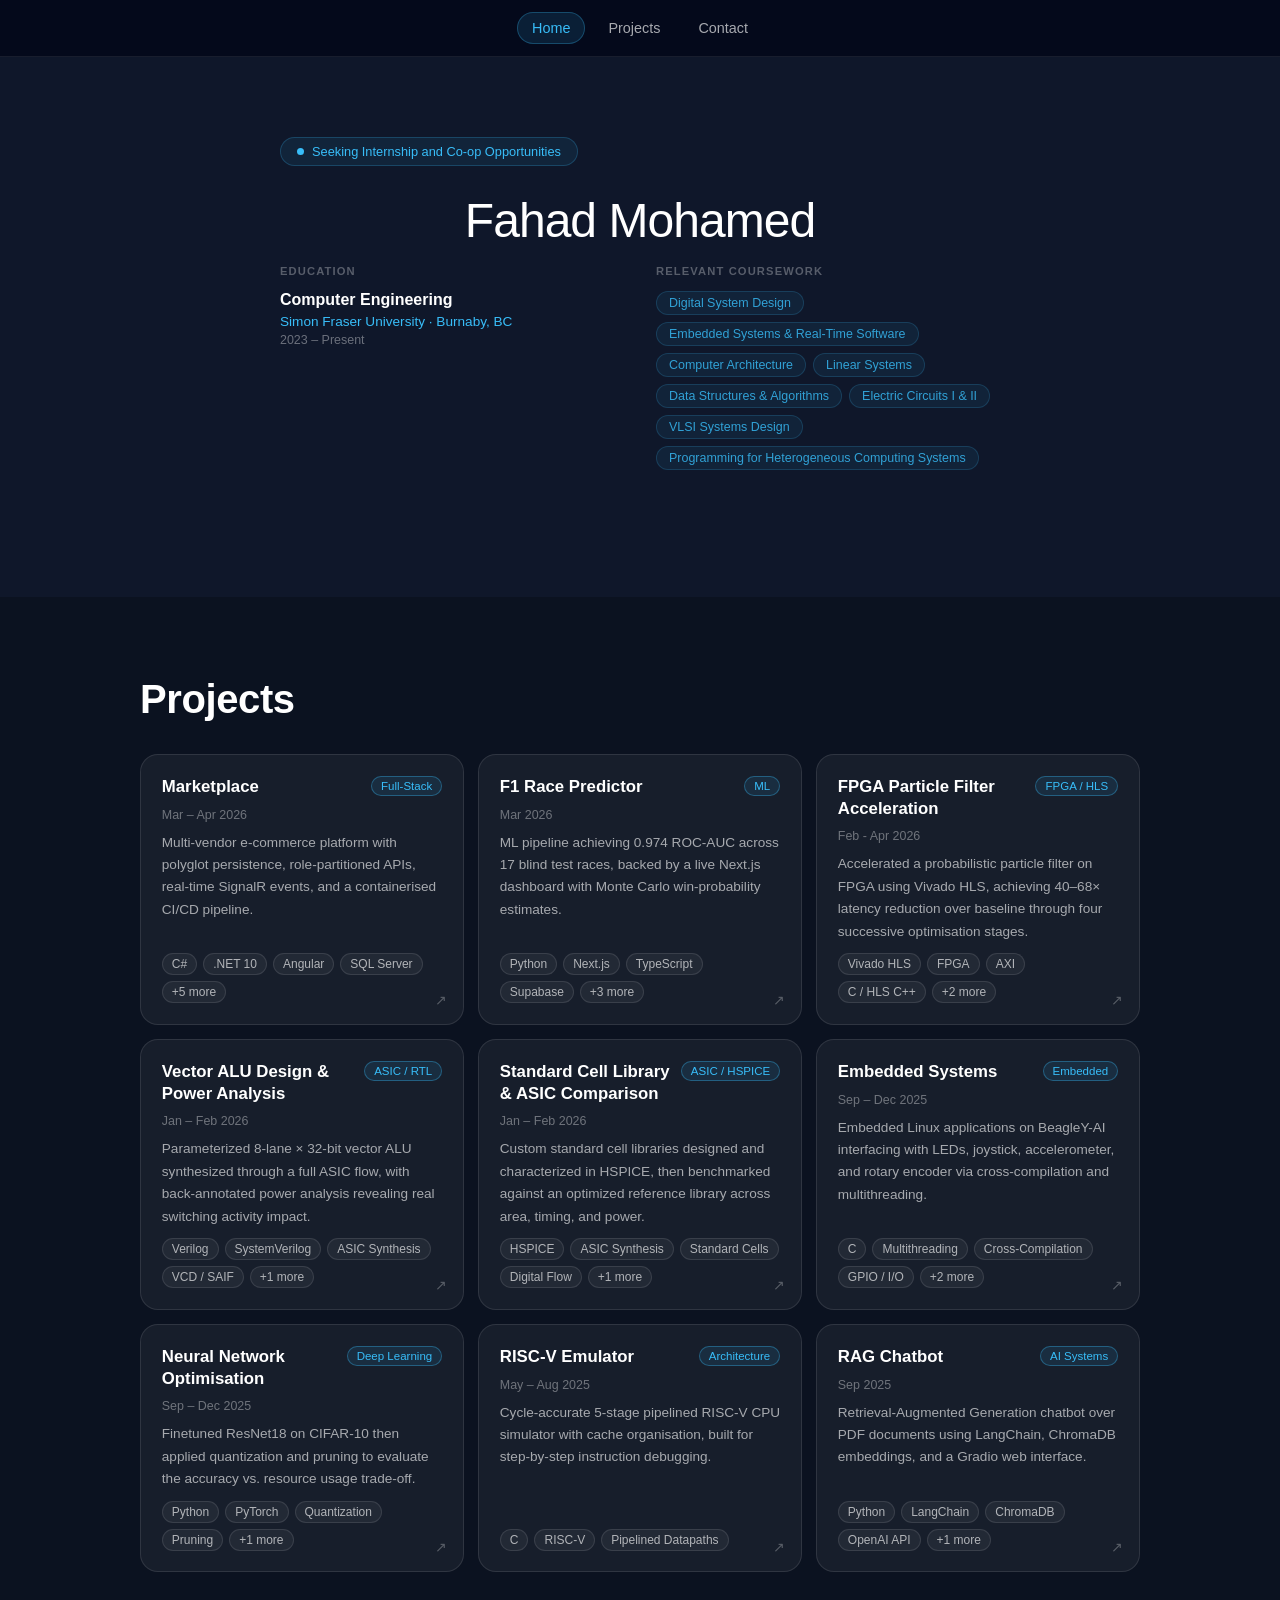
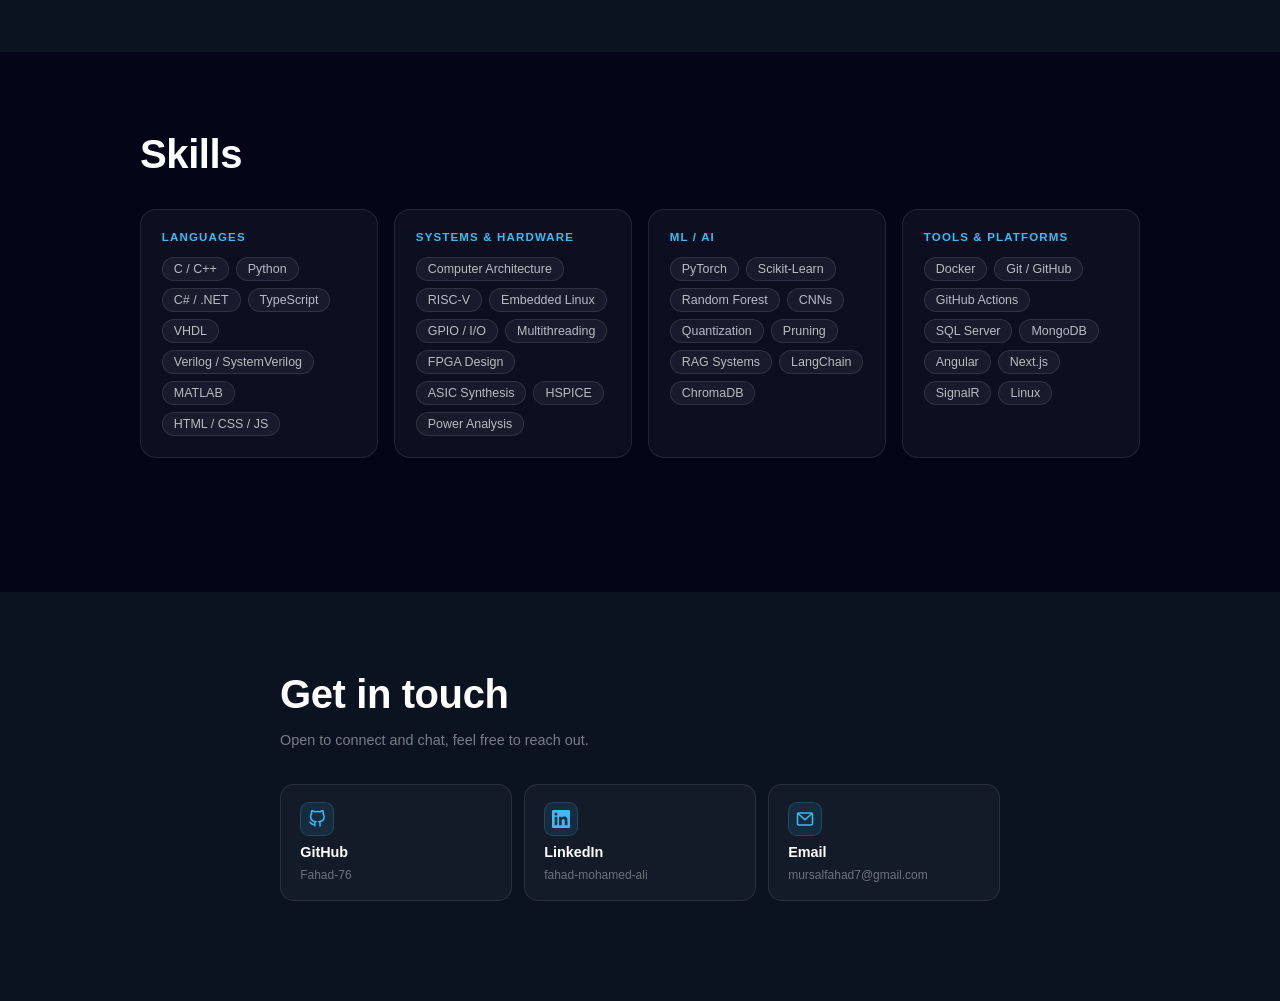
==== commit f5a4cc13: "Fixed a layout issue with the dot" ====
--- a/index.html
+++ b/index.html
@@ -22,6 +22,10 @@
   <!-- Intro + Education -->
   <section id="intro">
     <div class="intro-content">
+        <div class="status-banner">
+        <span class="status-dot"></span>
+        Seeking Internship and Co-op Opportunities
+      </div>
       <h1><span>Fahad Mohamed</span></h1>
       <div class="edu-skills-row">
         <div class="edu-block">
@@ -43,10 +47,6 @@
             <span class="course-tag">Programming for Heterogeneous Computing Systems</span>
           </div>
         </div>
-      </div>
-       <div class="status-banner">
-        <span class="status-dot"></span>
-        Seeking Internship and Co-op Opportunities
       </div>
     </div>
   </section>
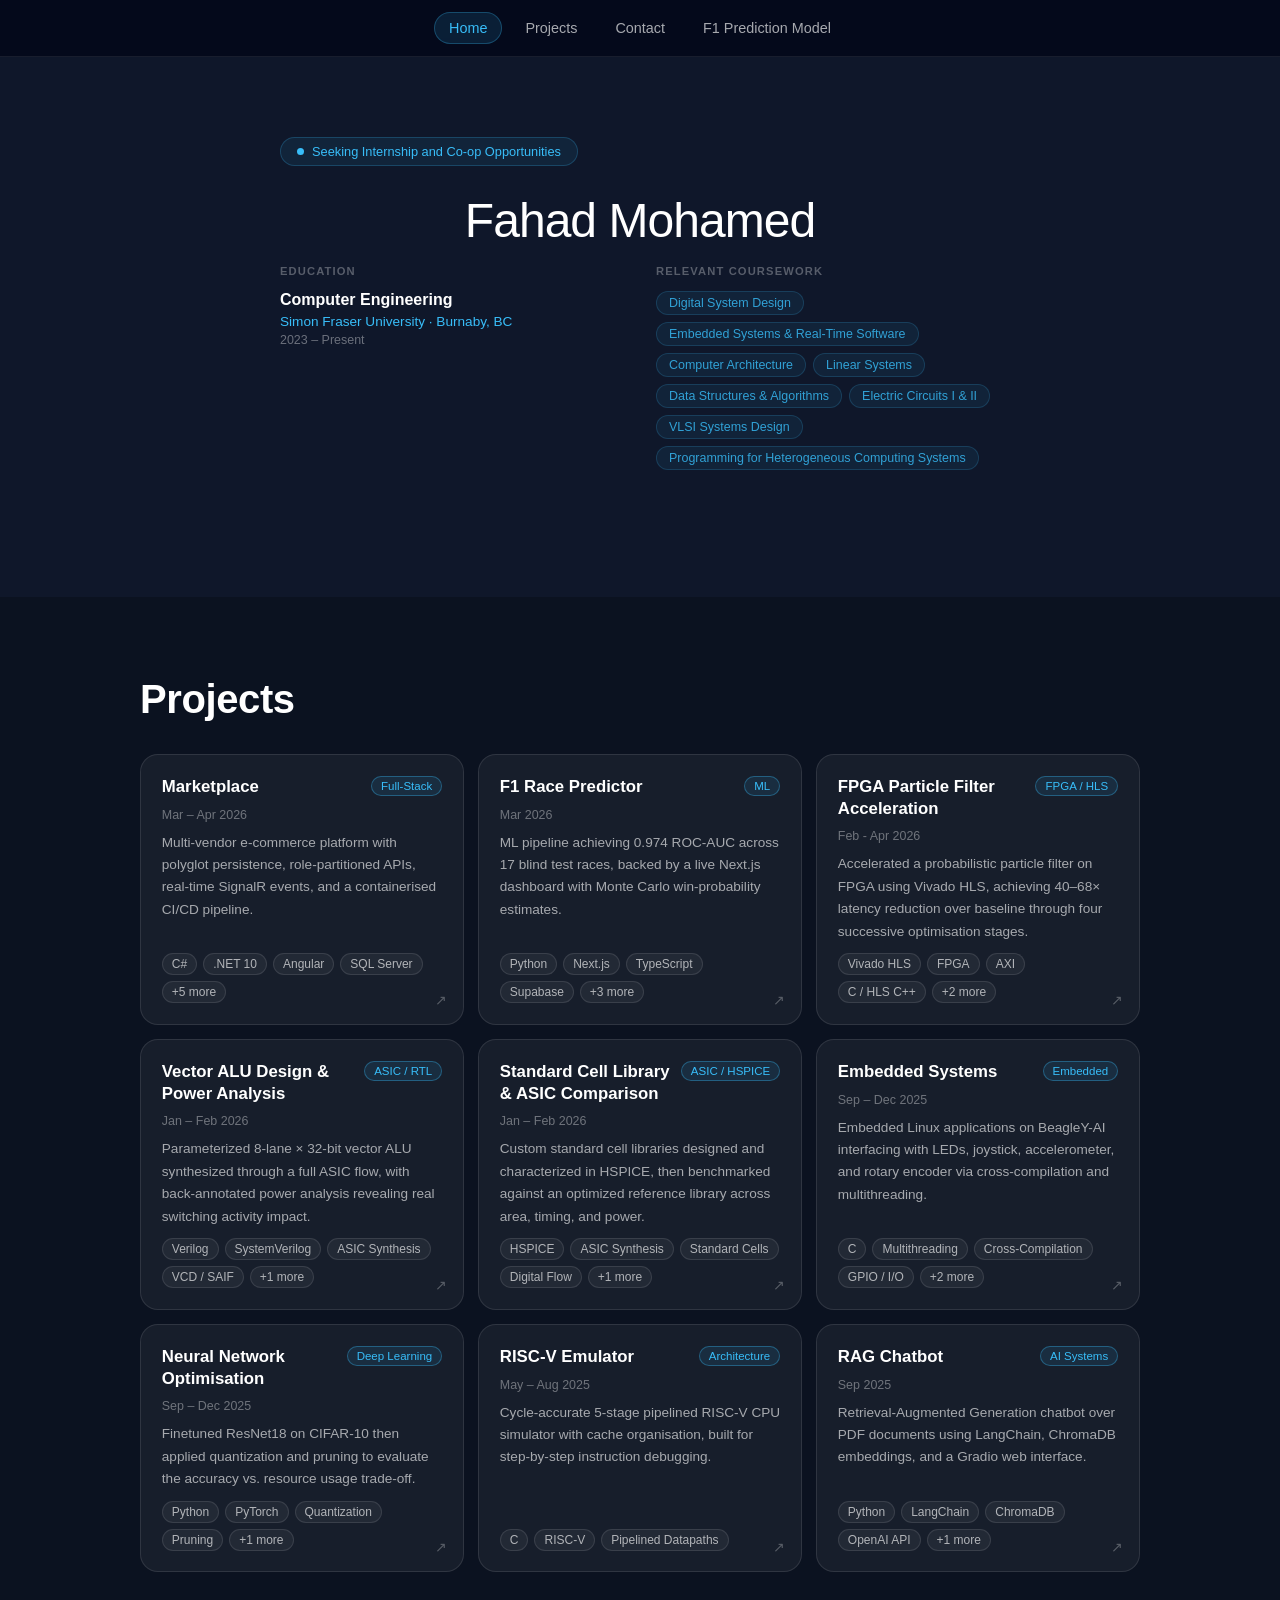
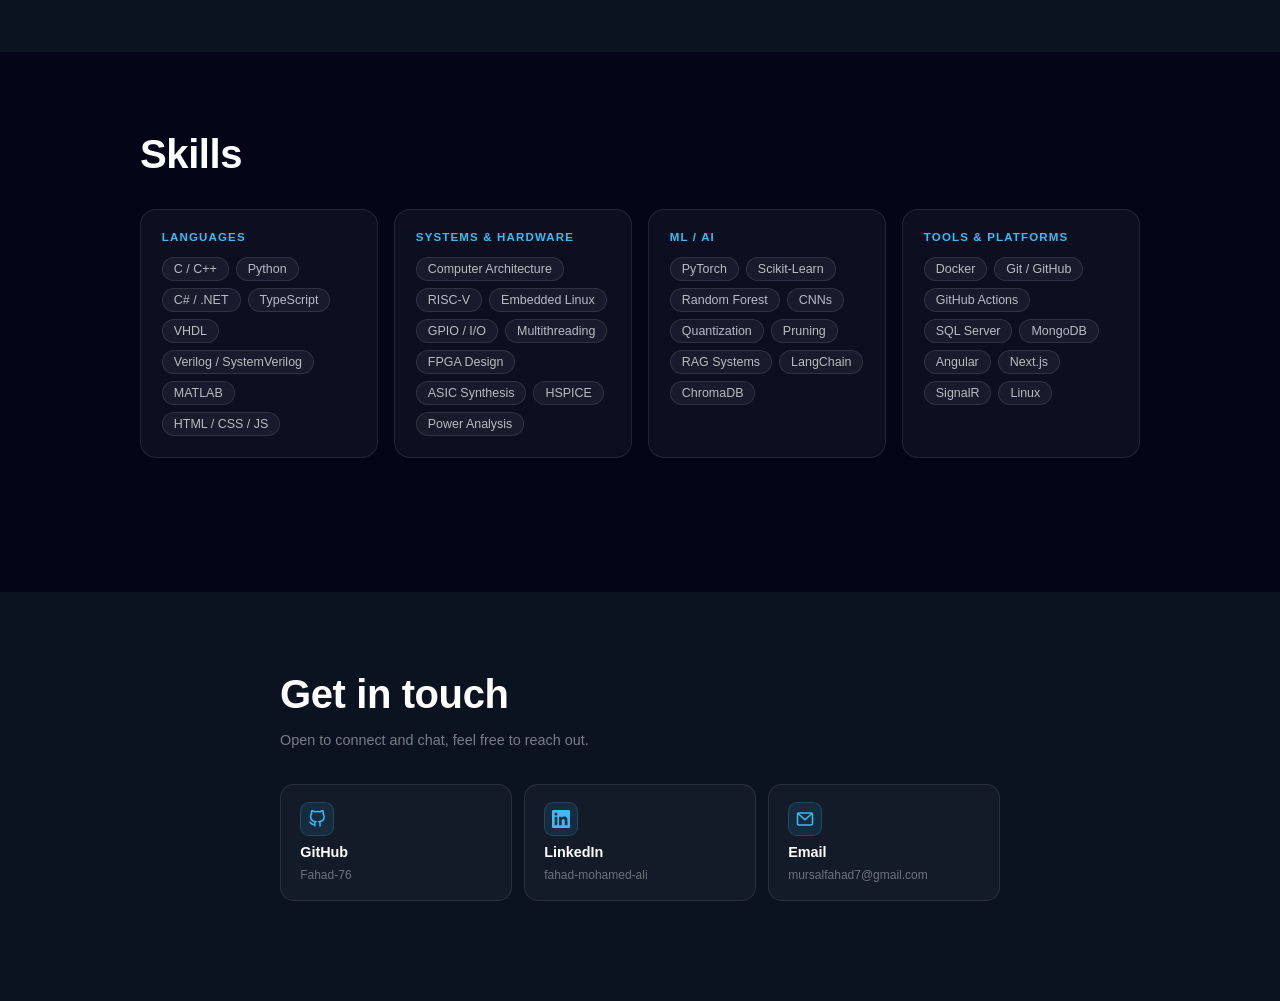
==== commit 326f2d78: "Added F1 predcition model comparison page" ====
--- a/index.html
+++ b/index.html
@@ -15,6 +15,7 @@
         <a class="nav-link" href="#projects">Projects</a>
       <!--  <a class="nav-link" href="#skills">Tech Stack</a>-->
         <a class="nav-link" href="#contact">Contact</a>
+        <a class="nav-link" href="f1/index.html">F1 Prediction Model</a>
       </div>
     </div>
   </nav>
